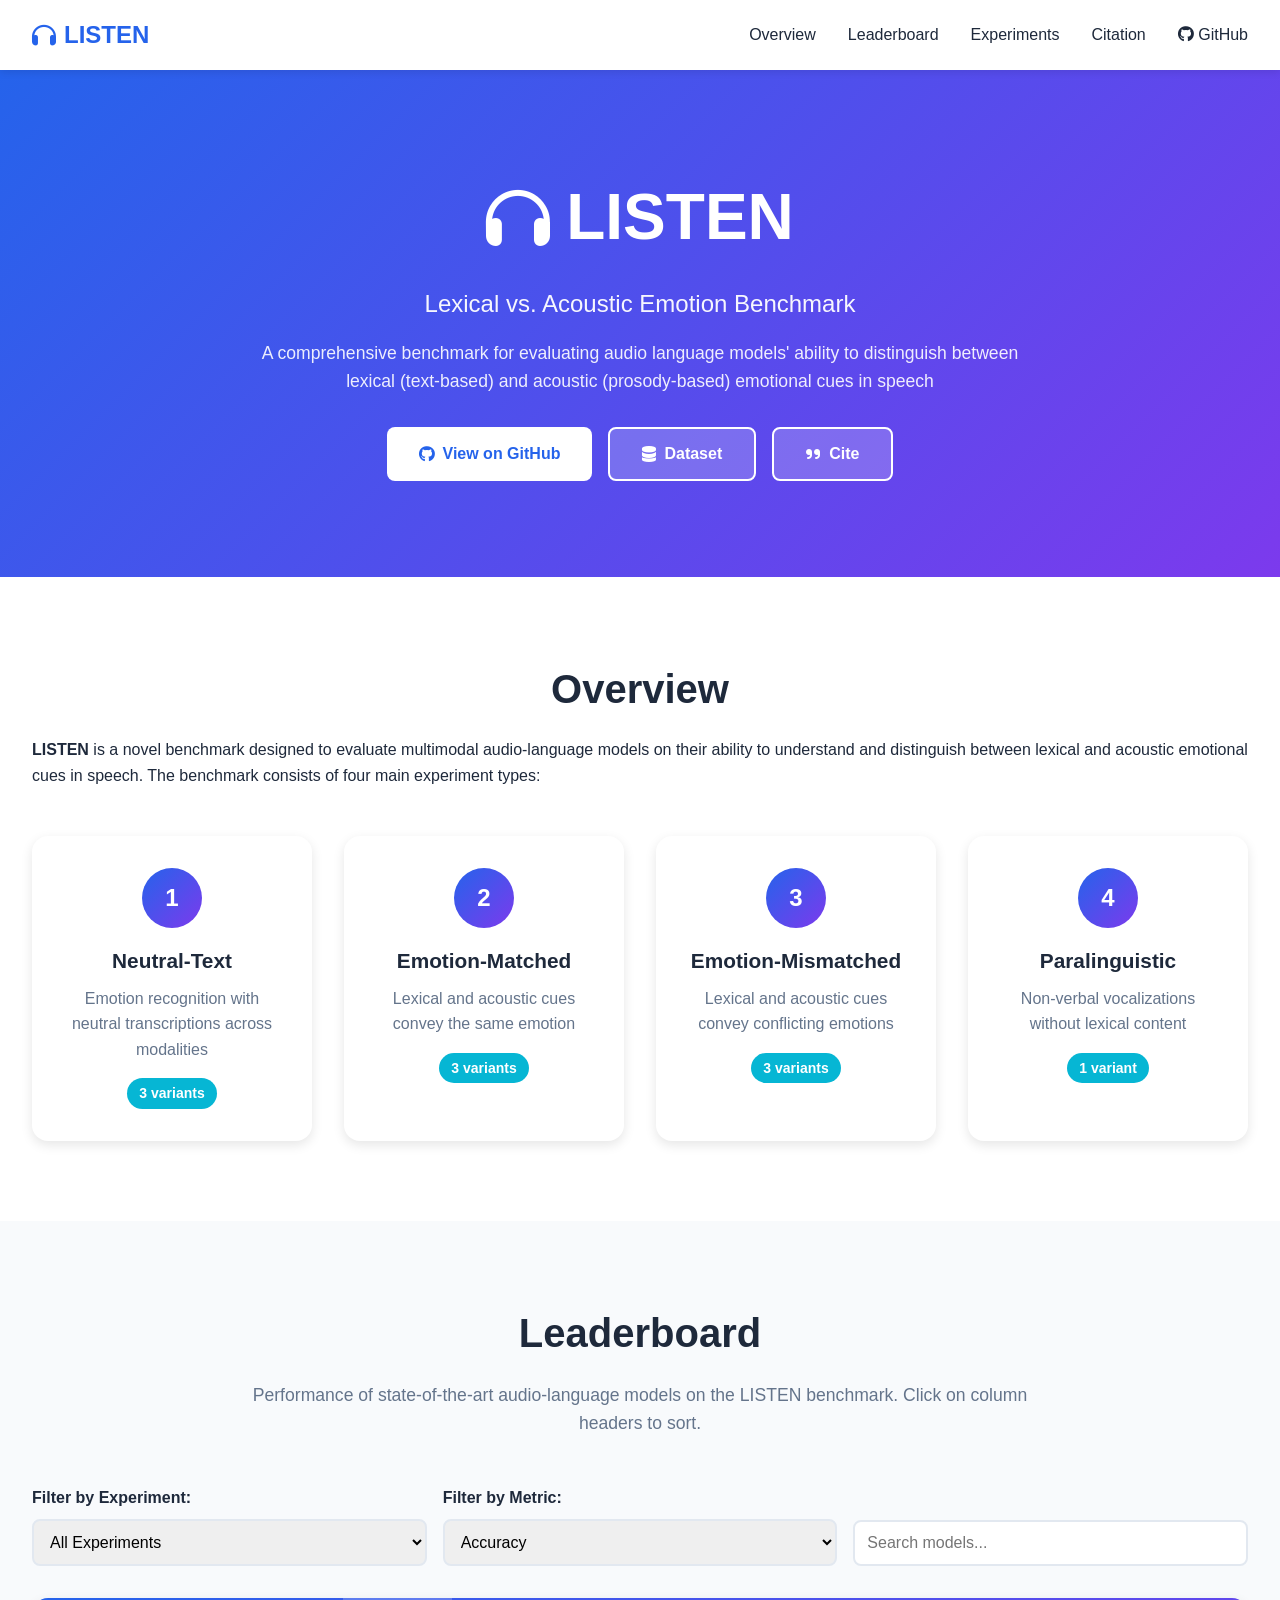
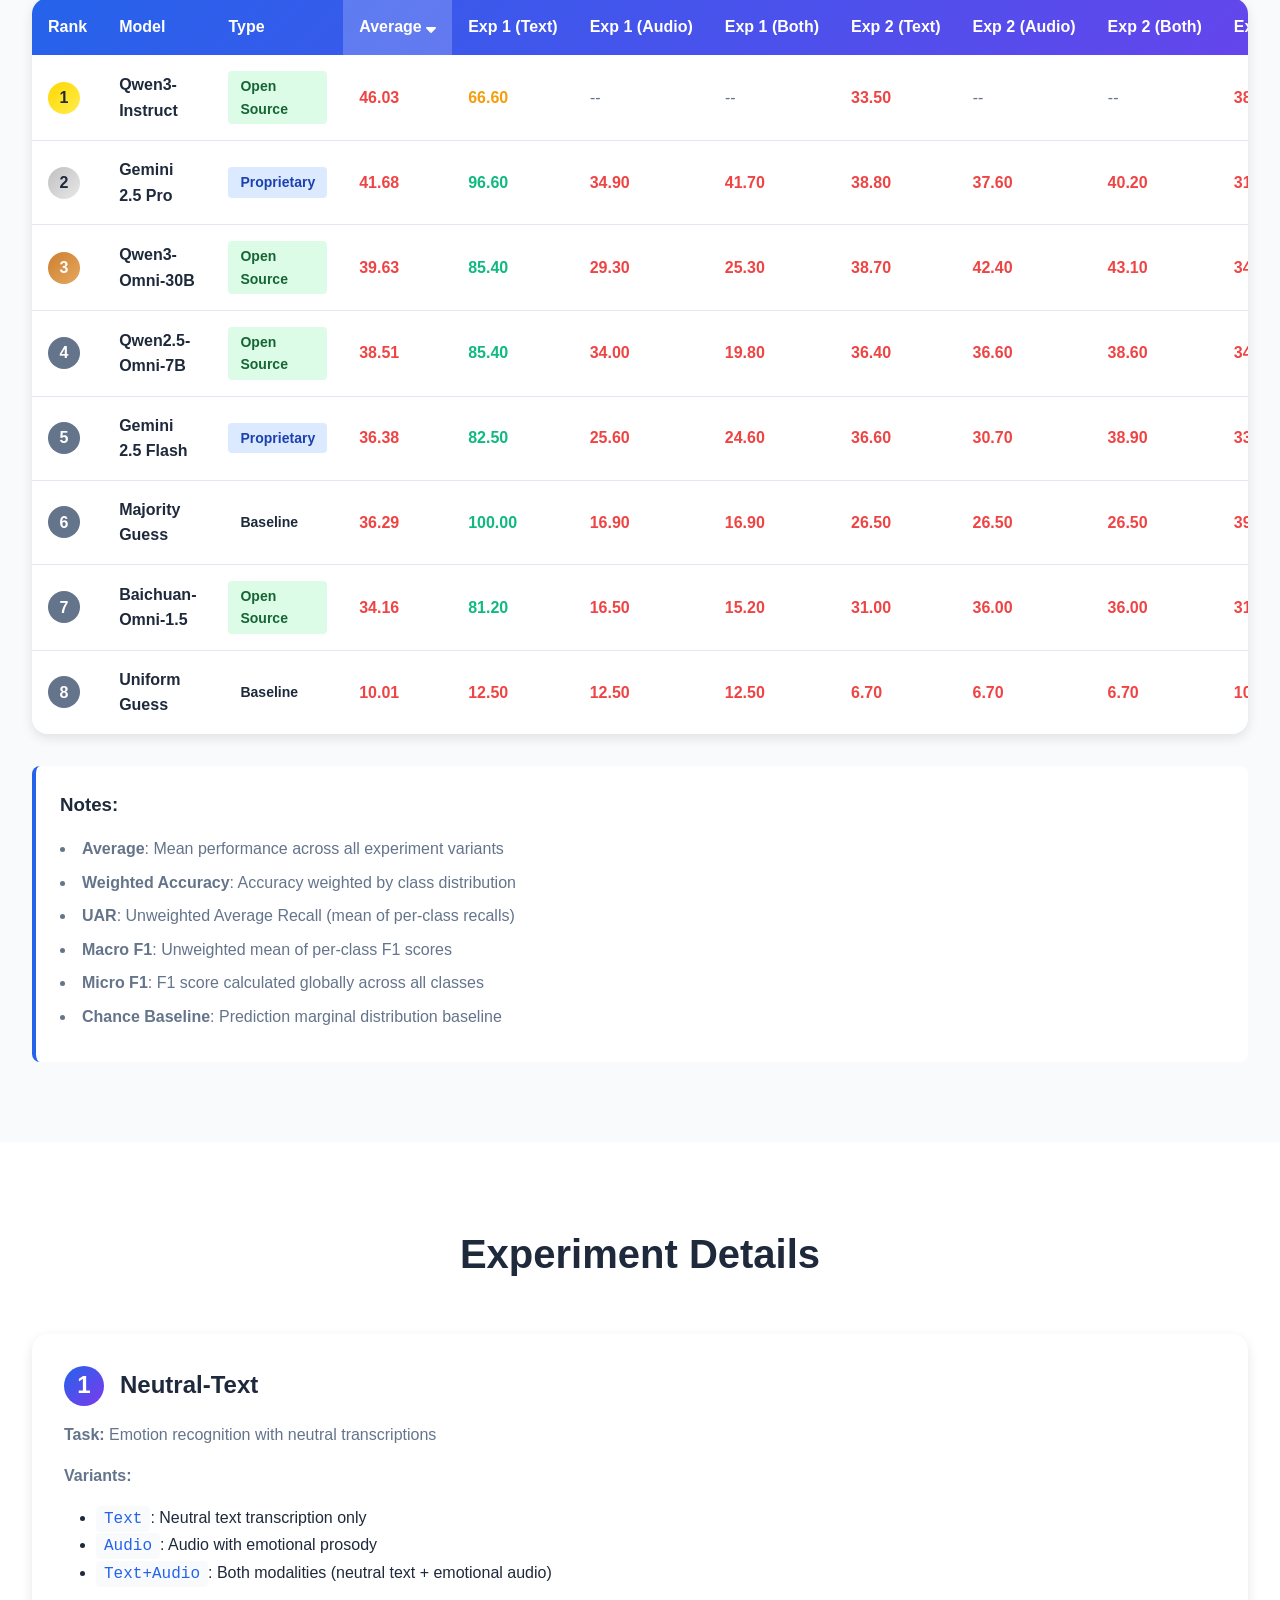
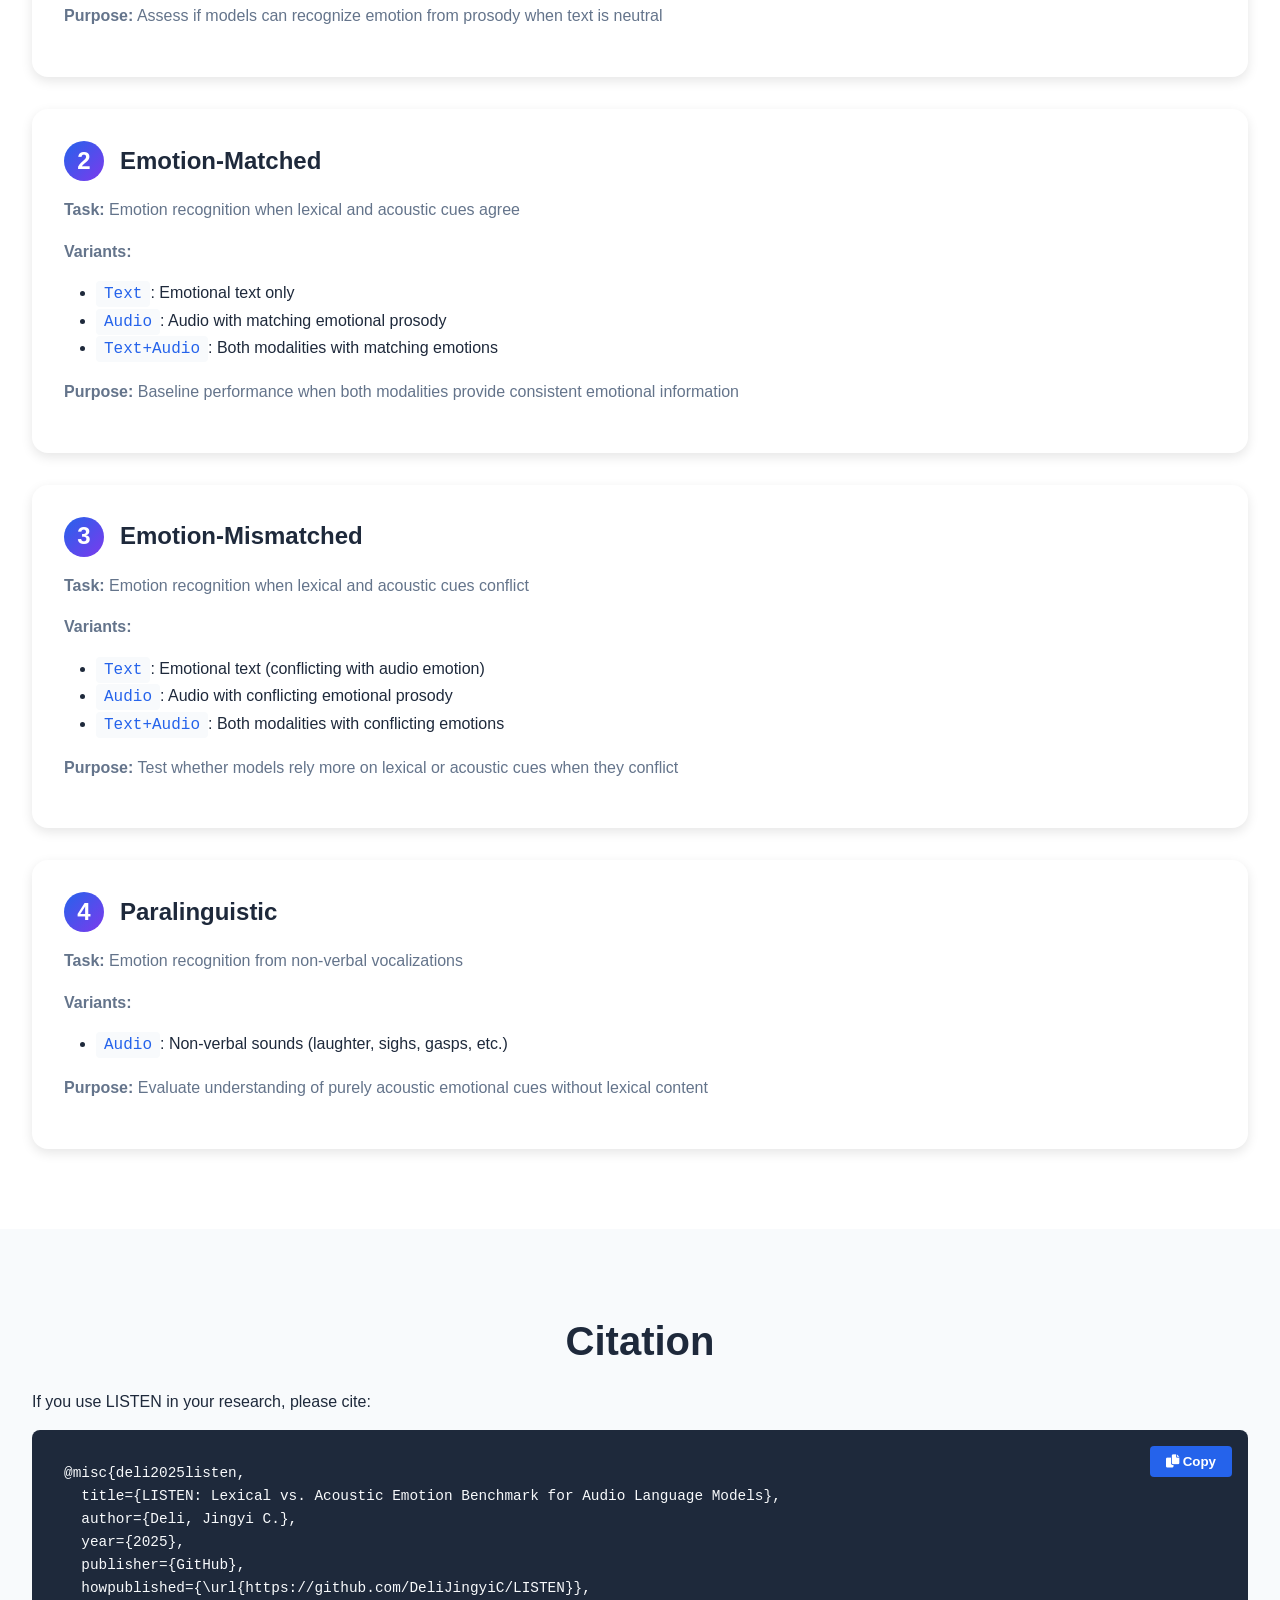
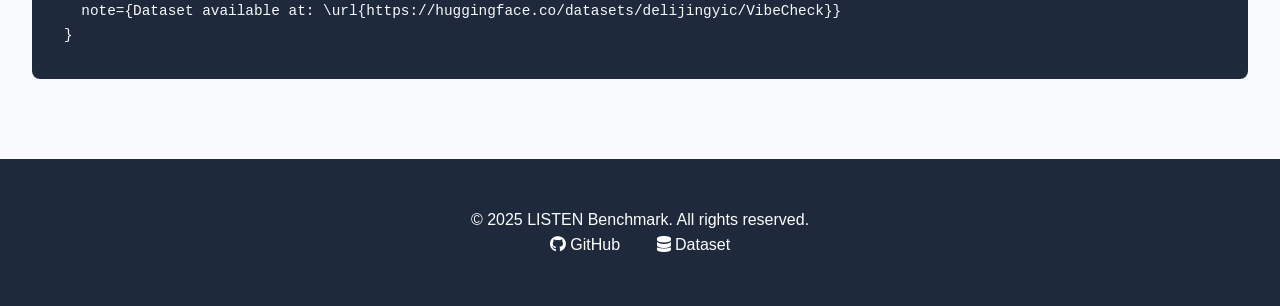
==== docs/index.html @ c9c8efd9 "Add GitHub Pages website with interactive leaderboard - Create professional website with sortable le" ====
<!DOCTYPE html>
<html lang="en">

<head>
    <meta charset="UTF-8">
    <meta name="viewport" content="width=device-width, initial-scale=1.0">
    <title>LISTEN: Lexical vs. Acoustic Emotion Benchmark</title>
    <link rel="stylesheet" href="styles.css">
    <link rel="stylesheet" href="https://cdnjs.cloudflare.com/ajax/libs/font-awesome/6.0.0/css/all.min.css">
</head>

<body>
    <nav class="navbar">
        <div class="container">
            <div class="nav-brand">
                <i class="fas fa-headphones"></i> LISTEN
            </div>
            <div class="nav-links">
                <a href="#overview">Overview</a>
                <a href="#leaderboard">Leaderboard</a>
                <a href="#experiments">Experiments</a>
                <a href="#citation">Citation</a>
                <a href="https://github.com/DeliJingyiC/LISTEN" target="_blank">
                    <i class="fab fa-github"></i> GitHub
                </a>
            </div>
        </div>
    </nav>

    <header class="hero">
        <div class="container">
            <h1><i class="fas fa-headphones"></i> LISTEN</h1>
            <p class="subtitle">Lexical vs. Acoustic Emotion Benchmark</p>
            <p class="description">
                A comprehensive benchmark for evaluating audio language models' ability to distinguish
                between lexical (text-based) and acoustic (prosody-based) emotional cues in speech
            </p>
            <div class="hero-buttons">
                <a href="https://github.com/DeliJingyiC/LISTEN" class="btn btn-primary" target="_blank">
                    <i class="fab fa-github"></i> View on GitHub
                </a>
                <a href="https://huggingface.co/datasets/delijingyic/VibeCheck" class="btn btn-secondary"
                    target="_blank">
                    <i class="fas fa-database"></i> Dataset
                </a>
                <a href="#citation" class="btn btn-secondary">
                    <i class="fas fa-quote-right"></i> Cite
                </a>
            </div>
        </div>
    </header>

    <section id="overview" class="section">
        <div class="container">
            <h2>Overview</h2>
            <div class="overview-content">
                <p>
                    <strong>LISTEN</strong> is a novel benchmark designed to evaluate multimodal audio-language models
                    on their ability to understand and distinguish between lexical and acoustic emotional cues in
                    speech.
                    The benchmark consists of four main experiment types:
                </p>
                <div class="experiment-cards">
                    <div class="card">
                        <div class="card-icon">1</div>
                        <h3>Neutral-Text</h3>
                        <p>Emotion recognition with neutral transcriptions across modalities</p>
                        <span class="badge">3 variants</span>
                    </div>
                    <div class="card">
                        <div class="card-icon">2</div>
                        <h3>Emotion-Matched</h3>
                        <p>Lexical and acoustic cues convey the same emotion</p>
                        <span class="badge">3 variants</span>
                    </div>
                    <div class="card">
                        <div class="card-icon">3</div>
                        <h3>Emotion-Mismatched</h3>
                        <p>Lexical and acoustic cues convey conflicting emotions</p>
                        <span class="badge">3 variants</span>
                    </div>
                    <div class="card">
                        <div class="card-icon">4</div>
                        <h3>Paralinguistic</h3>
                        <p>Non-verbal vocalizations without lexical content</p>
                        <span class="badge">1 variant</span>
                    </div>
                </div>
            </div>
        </div>
    </section>

    <section id="leaderboard" class="section section-gray">
        <div class="container">
            <h2>Leaderboard</h2>
            <p class="section-description">
                Performance of state-of-the-art audio-language models on the LISTEN benchmark.
                Click on column headers to sort.
            </p>

            <div class="leaderboard-controls">
                <div class="filter-group">
                    <label>Filter by Experiment:</label>
                    <select id="experimentFilter">
                        <option value="all">All Experiments</option>
                        <option value="exp1">Experiment 1 (Neutral-Text)</option>
                        <option value="exp2">Experiment 2 (Emotion-Matched)</option>
                        <option value="exp3">Experiment 3 (Emotion-Mismatched)</option>
                        <option value="exp4">Experiment 4 (Paralinguistic)</option>
                    </select>
                </div>
                <div class="filter-group">
                    <label>Filter by Metric:</label>
                    <select id="metricFilter">
                        <option value="accuracy">Accuracy</option>
                        <option value="weighted_accuracy">Weighted Accuracy</option>
                        <option value="uar">UAR</option>
                        <option value="macro_f1">Macro F1</option>
                        <option value="micro_f1">Micro F1</option>
                    </select>
                </div>
                <div class="search-group">
                    <input type="text" id="modelSearch" placeholder="Search models...">
                </div>
            </div>

            <div class="table-container">
                <table id="leaderboardTable" class="leaderboard-table">
                    <thead>
                        <tr>
                            <th data-sort="rank">Rank</th>
                            <th data-sort="model">Model</th>
                            <th data-sort="type">Type</th>
                            <th data-sort="avg" class="sortable active">Average <i class="fas fa-sort-down"></i></th>
                            <th data-sort="exp1_text">Exp 1 (Text)</th>
                            <th data-sort="exp1_audio">Exp 1 (Audio)</th>
                            <th data-sort="exp1_both">Exp 1 (Both)</th>
                            <th data-sort="exp2_text">Exp 2 (Text)</th>
                            <th data-sort="exp2_audio">Exp 2 (Audio)</th>
                            <th data-sort="exp2_both">Exp 2 (Both)</th>
                            <th data-sort="exp3_text">Exp 3 (Text)</th>
                            <th data-sort="exp3_audio">Exp 3 (Audio)</th>
                            <th data-sort="exp3_both">Exp 3 (Both)</th>
                            <th data-sort="exp4_audio">Exp 4 (Audio)</th>
                        </tr>
                    </thead>
                    <tbody id="leaderboardBody">
                        <!-- Data will be populated by JavaScript -->
                    </tbody>
                </table>
            </div>

            <div class="leaderboard-notes">
                <h3>Notes:</h3>
                <ul>
                    <li><strong>Average</strong>: Mean performance across all experiment variants</li>
                    <li><strong>Weighted Accuracy</strong>: Accuracy weighted by class distribution</li>
                    <li><strong>UAR</strong>: Unweighted Average Recall (mean of per-class recalls)</li>
                    <li><strong>Macro F1</strong>: Unweighted mean of per-class F1 scores</li>
                    <li><strong>Micro F1</strong>: F1 score calculated globally across all classes</li>
                    <li><strong>Chance Baseline</strong>: Prediction marginal distribution baseline</li>
                </ul>
            </div>
        </div>
    </section>

    <section id="experiments" class="section">
        <div class="container">
            <h2>Experiment Details</h2>
            <div class="experiment-details">
                <div class="detail-card">
                    <h3><span class="exp-number">1</span> Neutral-Text</h3>
                    <p><strong>Task:</strong> Emotion recognition with neutral transcriptions</p>
                    <p><strong>Variants:</strong></p>
                    <ul>
                        <li><code>Text</code>: Neutral text transcription only</li>
                        <li><code>Audio</code>: Audio with emotional prosody</li>
                        <li><code>Text+Audio</code>: Both modalities (neutral text + emotional audio)</li>
                    </ul>
                    <p><strong>Purpose:</strong> Assess if models can recognize emotion from prosody when text is
                        neutral</p>
                </div>

                <div class="detail-card">
                    <h3><span class="exp-number">2</span> Emotion-Matched</h3>
                    <p><strong>Task:</strong> Emotion recognition when lexical and acoustic cues agree</p>
                    <p><strong>Variants:</strong></p>
                    <ul>
                        <li><code>Text</code>: Emotional text only</li>
                        <li><code>Audio</code>: Audio with matching emotional prosody</li>
                        <li><code>Text+Audio</code>: Both modalities with matching emotions</li>
                    </ul>
                    <p><strong>Purpose:</strong> Baseline performance when both modalities provide consistent emotional
                        information</p>
                </div>

                <div class="detail-card">
                    <h3><span class="exp-number">3</span> Emotion-Mismatched</h3>
                    <p><strong>Task:</strong> Emotion recognition when lexical and acoustic cues conflict</p>
                    <p><strong>Variants:</strong></p>
                    <ul>
                        <li><code>Text</code>: Emotional text (conflicting with audio emotion)</li>
                        <li><code>Audio</code>: Audio with conflicting emotional prosody</li>
                        <li><code>Text+Audio</code>: Both modalities with conflicting emotions</li>
                    </ul>
                    <p><strong>Purpose:</strong> Test whether models rely more on lexical or acoustic cues when they
                        conflict</p>
                </div>

                <div class="detail-card">
                    <h3><span class="exp-number">4</span> Paralinguistic</h3>
                    <p><strong>Task:</strong> Emotion recognition from non-verbal vocalizations</p>
                    <p><strong>Variants:</strong></p>
                    <ul>
                        <li><code>Audio</code>: Non-verbal sounds (laughter, sighs, gasps, etc.)</li>
                    </ul>
                    <p><strong>Purpose:</strong> Evaluate understanding of purely acoustic emotional cues without
                        lexical content</p>
                </div>
            </div>
        </div>
    </section>

    <section id="citation" class="section section-gray">
        <div class="container">
            <h2>Citation</h2>
            <p>If you use LISTEN in your research, please cite:</p>
            <div class="citation-box">
                <pre><code>@misc{deli2025listen,
  title={LISTEN: Lexical vs. Acoustic Emotion Benchmark for Audio Language Models},
  author={Deli, Jingyi C.},
  year={2025},
  publisher={GitHub},
  howpublished={\url{https://github.com/DeliJingyiC/LISTEN}},
  note={Dataset available at: \url{https://huggingface.co/datasets/delijingyic/VibeCheck}}
}</code></pre>
                <button class="copy-btn" onclick="copyBibtex()">
                    <i class="fas fa-copy"></i> Copy
                </button>
            </div>
        </div>
    </section>

    <footer>
        <div class="container">
            <p>&copy; 2025 LISTEN Benchmark. All rights reserved.</p>
            <p>
                <a href="https://github.com/DeliJingyiC/LISTEN" target="_blank">
                    <i class="fab fa-github"></i> GitHub
                </a>
                <a href="https://huggingface.co/datasets/delijingyic/VibeCheck" target="_blank">
                    <i class="fas fa-database"></i> Dataset
                </a>
            </p>
        </div>
    </footer>

    <script src="script.js"></script>
</body>

</html>
---- docs/styles.css ----
/* Reset and Base Styles */
* {
    margin: 0;
    padding: 0;
    box-sizing: border-box;
}

:root {
    --primary-color: #2563eb;
    --secondary-color: #7c3aed;
    --accent-color: #06b6d4;
    --text-dark: #1e293b;
    --text-light: #64748b;
    --bg-light: #f8fafc;
    --bg-white: #ffffff;
    --border-color: #e2e8f0;
    --success-color: #10b981;
    --warning-color: #f59e0b;
    --danger-color: #ef4444;
}

body {
    font-family: -apple-system, BlinkMacSystemFont, 'Segoe UI', Roboto, 'Helvetica Neue', Arial, sans-serif;
    color: var(--text-dark);
    line-height: 1.6;
    overflow-x: hidden;
}

.container {
    max-width: 1400px;
    margin: 0 auto;
    padding: 0 2rem;
}

/* Navigation */
.navbar {
    background: var(--bg-white);
    box-shadow: 0 2px 8px rgba(0, 0, 0, 0.1);
    position: sticky;
    top: 0;
    z-index: 1000;
    padding: 1rem 0;
}

.navbar .container {
    display: flex;
    justify-content: space-between;
    align-items: center;
}

.nav-brand {
    font-size: 1.5rem;
    font-weight: 700;
    color: var(--primary-color);
    display: flex;
    align-items: center;
    gap: 0.5rem;
}

.nav-links {
    display: flex;
    gap: 2rem;
    align-items: center;
}

.nav-links a {
    color: var(--text-dark);
    text-decoration: none;
    font-weight: 500;
    transition: color 0.3s;
}

.nav-links a:hover {
    color: var(--primary-color);
}

/* Hero Section */
.hero {
    background: linear-gradient(135deg, var(--primary-color), var(--secondary-color));
    color: white;
    padding: 6rem 0;
    text-align: center;
}

.hero h1 {
    font-size: 4rem;
    margin-bottom: 1rem;
    display: flex;
    align-items: center;
    justify-content: center;
    gap: 1rem;
}

.subtitle {
    font-size: 1.5rem;
    margin-bottom: 1rem;
    opacity: 0.95;
}

.description {
    font-size: 1.1rem;
    max-width: 800px;
    margin: 0 auto 2rem;
    opacity: 0.9;
}

.hero-buttons {
    display: flex;
    gap: 1rem;
    justify-content: center;
    flex-wrap: wrap;
}

.btn {
    padding: 0.75rem 2rem;
    border-radius: 0.5rem;
    text-decoration: none;
    font-weight: 600;
    transition: all 0.3s;
    display: inline-flex;
    align-items: center;
    gap: 0.5rem;
}

.btn-primary {
    background: white;
    color: var(--primary-color);
}

.btn-primary:hover {
    transform: translateY(-2px);
    box-shadow: 0 4px 12px rgba(0, 0, 0, 0.2);
}

.btn-secondary {
    background: rgba(255, 255, 255, 0.2);
    color: white;
    border: 2px solid white;
}

.btn-secondary:hover {
    background: white;
    color: var(--primary-color);
}

/* Sections */
.section {
    padding: 5rem 0;
}

.section-gray {
    background: var(--bg-light);
}

.section h2 {
    font-size: 2.5rem;
    margin-bottom: 1rem;
    text-align: center;
    color: var(--text-dark);
}

.section-description {
    text-align: center;
    color: var(--text-light);
    font-size: 1.1rem;
    margin-bottom: 3rem;
    max-width: 800px;
    margin-left: auto;
    margin-right: auto;
}

/* Cards */
.experiment-cards {
    display: grid;
    grid-template-columns: repeat(auto-fit, minmax(280px, 1fr));
    gap: 2rem;
    margin-top: 3rem;
}

.card {
    background: white;
    padding: 2rem;
    border-radius: 1rem;
    box-shadow: 0 4px 12px rgba(0, 0, 0, 0.1);
    transition: transform 0.3s, box-shadow 0.3s;
    text-align: center;
}

.card:hover {
    transform: translateY(-5px);
    box-shadow: 0 8px 24px rgba(0, 0, 0, 0.15);
}

.card-icon {
    width: 60px;
    height: 60px;
    background: linear-gradient(135deg, var(--primary-color), var(--secondary-color));
    color: white;
    border-radius: 50%;
    display: flex;
    align-items: center;
    justify-content: center;
    font-size: 1.5rem;
    font-weight: 700;
    margin: 0 auto 1rem;
}

.card h3 {
    font-size: 1.3rem;
    margin-bottom: 0.5rem;
    color: var(--text-dark);
}

.card p {
    color: var(--text-light);
    margin-bottom: 1rem;
}

.badge {
    display: inline-block;
    padding: 0.25rem 0.75rem;
    background: var(--accent-color);
    color: white;
    border-radius: 1rem;
    font-size: 0.875rem;
    font-weight: 600;
}

/* Leaderboard */
.leaderboard-controls {
    display: flex;
    gap: 1rem;
    margin-bottom: 2rem;
    flex-wrap: wrap;
    align-items: flex-end;
}

.filter-group,
.search-group {
    flex: 1;
    min-width: 200px;
}

.filter-group label {
    display: block;
    margin-bottom: 0.5rem;
    font-weight: 600;
    color: var(--text-dark);
}

.filter-group select,
.search-group input {
    width: 100%;
    padding: 0.75rem;
    border: 2px solid var(--border-color);
    border-radius: 0.5rem;
    font-size: 1rem;
    transition: border-color 0.3s;
}

.filter-group select:focus,
.search-group input:focus {
    outline: none;
    border-color: var(--primary-color);
}

.table-container {
    overflow-x: auto;
    background: white;
    border-radius: 1rem;
    box-shadow: 0 4px 12px rgba(0, 0, 0, 0.1);
}

.leaderboard-table {
    width: 100%;
    border-collapse: collapse;
    min-width: 1200px;
}

.leaderboard-table thead {
    background: linear-gradient(135deg, var(--primary-color), var(--secondary-color));
    color: white;
}

.leaderboard-table th {
    padding: 1rem;
    text-align: left;
    font-weight: 600;
    cursor: pointer;
    user-select: none;
    white-space: nowrap;
}

.leaderboard-table th.sortable:hover {
    background: rgba(255, 255, 255, 0.1);
}

.leaderboard-table th.active {
    background: rgba(255, 255, 255, 0.2);
}

.leaderboard-table td {
    padding: 1rem;
    border-bottom: 1px solid var(--border-color);
}

.leaderboard-table tbody tr:hover {
    background: var(--bg-light);
}

.leaderboard-table tbody tr:last-child td {
    border-bottom: none;
}

.rank-badge {
    display: inline-flex;
    align-items: center;
    justify-content: center;
    width: 32px;
    height: 32px;
    border-radius: 50%;
    font-weight: 700;
    color: white;
}

.rank-1 {
    background: linear-gradient(135deg, #ffd700, #ffed4e);
    color: var(--text-dark);
}

.rank-2 {
    background: linear-gradient(135deg, #c0c0c0, #e8e8e8);
    color: var(--text-dark);
}

.rank-3 {
    background: linear-gradient(135deg, #cd7f32, #e6a85c);
    color: white;
}

.rank-other {
    background: var(--text-light);
}

.model-name {
    font-weight: 600;
    color: var(--text-dark);
}

.model-type {
    display: inline-block;
    padding: 0.25rem 0.75rem;
    border-radius: 0.25rem;
    font-size: 0.875rem;
    font-weight: 600;
}

.type-proprietary {
    background: #dbeafe;
    color: #1e40af;
}

.type-opensource {
    background: #dcfce7;
    color: #166534;
}

.score {
    font-weight: 600;
}

.score-high {
    color: var(--success-color);
}

.score-medium {
    color: var(--warning-color);
}

.score-low {
    color: var(--danger-color);
}

.score-na {
    color: var(--text-light);
    font-style: italic;
}

.leaderboard-notes {
    margin-top: 2rem;
    padding: 1.5rem;
    background: white;
    border-radius: 0.5rem;
    border-left: 4px solid var(--primary-color);
}

.leaderboard-notes h3 {
    margin-bottom: 1rem;
    color: var(--text-dark);
}

.leaderboard-notes ul {
    list-style-position: inside;
    color: var(--text-light);
}

.leaderboard-notes li {
    margin-bottom: 0.5rem;
}

/* Experiment Details */
.experiment-details {
    display: grid;
    gap: 2rem;
    margin-top: 3rem;
}

.detail-card {
    background: white;
    padding: 2rem;
    border-radius: 1rem;
    box-shadow: 0 4px 12px rgba(0, 0, 0, 0.1);
}

.detail-card h3 {
    font-size: 1.5rem;
    margin-bottom: 1rem;
    color: var(--text-dark);
    display: flex;
    align-items: center;
    gap: 1rem;
}

.exp-number {
    display: inline-flex;
    align-items: center;
    justify-content: center;
    width: 40px;
    height: 40px;
    background: linear-gradient(135deg, var(--primary-color), var(--secondary-color));
    color: white;
    border-radius: 50%;
    font-weight: 700;
}

.detail-card p {
    margin-bottom: 1rem;
    color: var(--text-light);
}

.detail-card ul {
    margin-left: 2rem;
    margin-bottom: 1rem;
}

.detail-card code {
    background: var(--bg-light);
    padding: 0.25rem 0.5rem;
    border-radius: 0.25rem;
    font-family: 'Courier New', monospace;
    color: var(--primary-color);
}

/* Citation */
.citation-box {
    position: relative;
    background: var(--text-dark);
    color: #f8fafc;
    padding: 2rem;
    border-radius: 0.5rem;
    margin-top: 1rem;
}

.citation-box pre {
    overflow-x: auto;
    margin: 0;
}

.citation-box code {
    font-family: 'Courier New', monospace;
    font-size: 0.9rem;
    line-height: 1.6;
}

.copy-btn {
    position: absolute;
    top: 1rem;
    right: 1rem;
    padding: 0.5rem 1rem;
    background: var(--primary-color);
    color: white;
    border: none;
    border-radius: 0.25rem;
    cursor: pointer;
    font-weight: 600;
    transition: background 0.3s;
}

.copy-btn:hover {
    background: var(--secondary-color);
}

/* Footer */
footer {
    background: var(--text-dark);
    color: white;
    padding: 3rem 0;
    text-align: center;
}

footer a {
    color: white;
    text-decoration: none;
    margin: 0 1rem;
    transition: opacity 0.3s;
}

footer a:hover {
    opacity: 0.8;
}

/* Responsive Design */
@media (max-width: 768px) {
    .hero h1 {
        font-size: 2.5rem;
    }

    .subtitle {
        font-size: 1.2rem;
    }

    .nav-links {
        flex-wrap: wrap;
        gap: 1rem;
    }

    .leaderboard-controls {
        flex-direction: column;
    }

    .experiment-cards {
        grid-template-columns: 1fr;
    }
}

/* Loading Animation */
.loading {
    text-align: center;
    padding: 3rem;
    color: var(--text-light);
}

.loading::after {
    content: '...';
    animation: dots 1.5s steps(4, end) infinite;
}

@keyframes dots {

    0%,
    20% {
        content: '.';
    }

    40% {
        content: '..';
    }

    60%,
    100% {
        content: '...';
    }
}
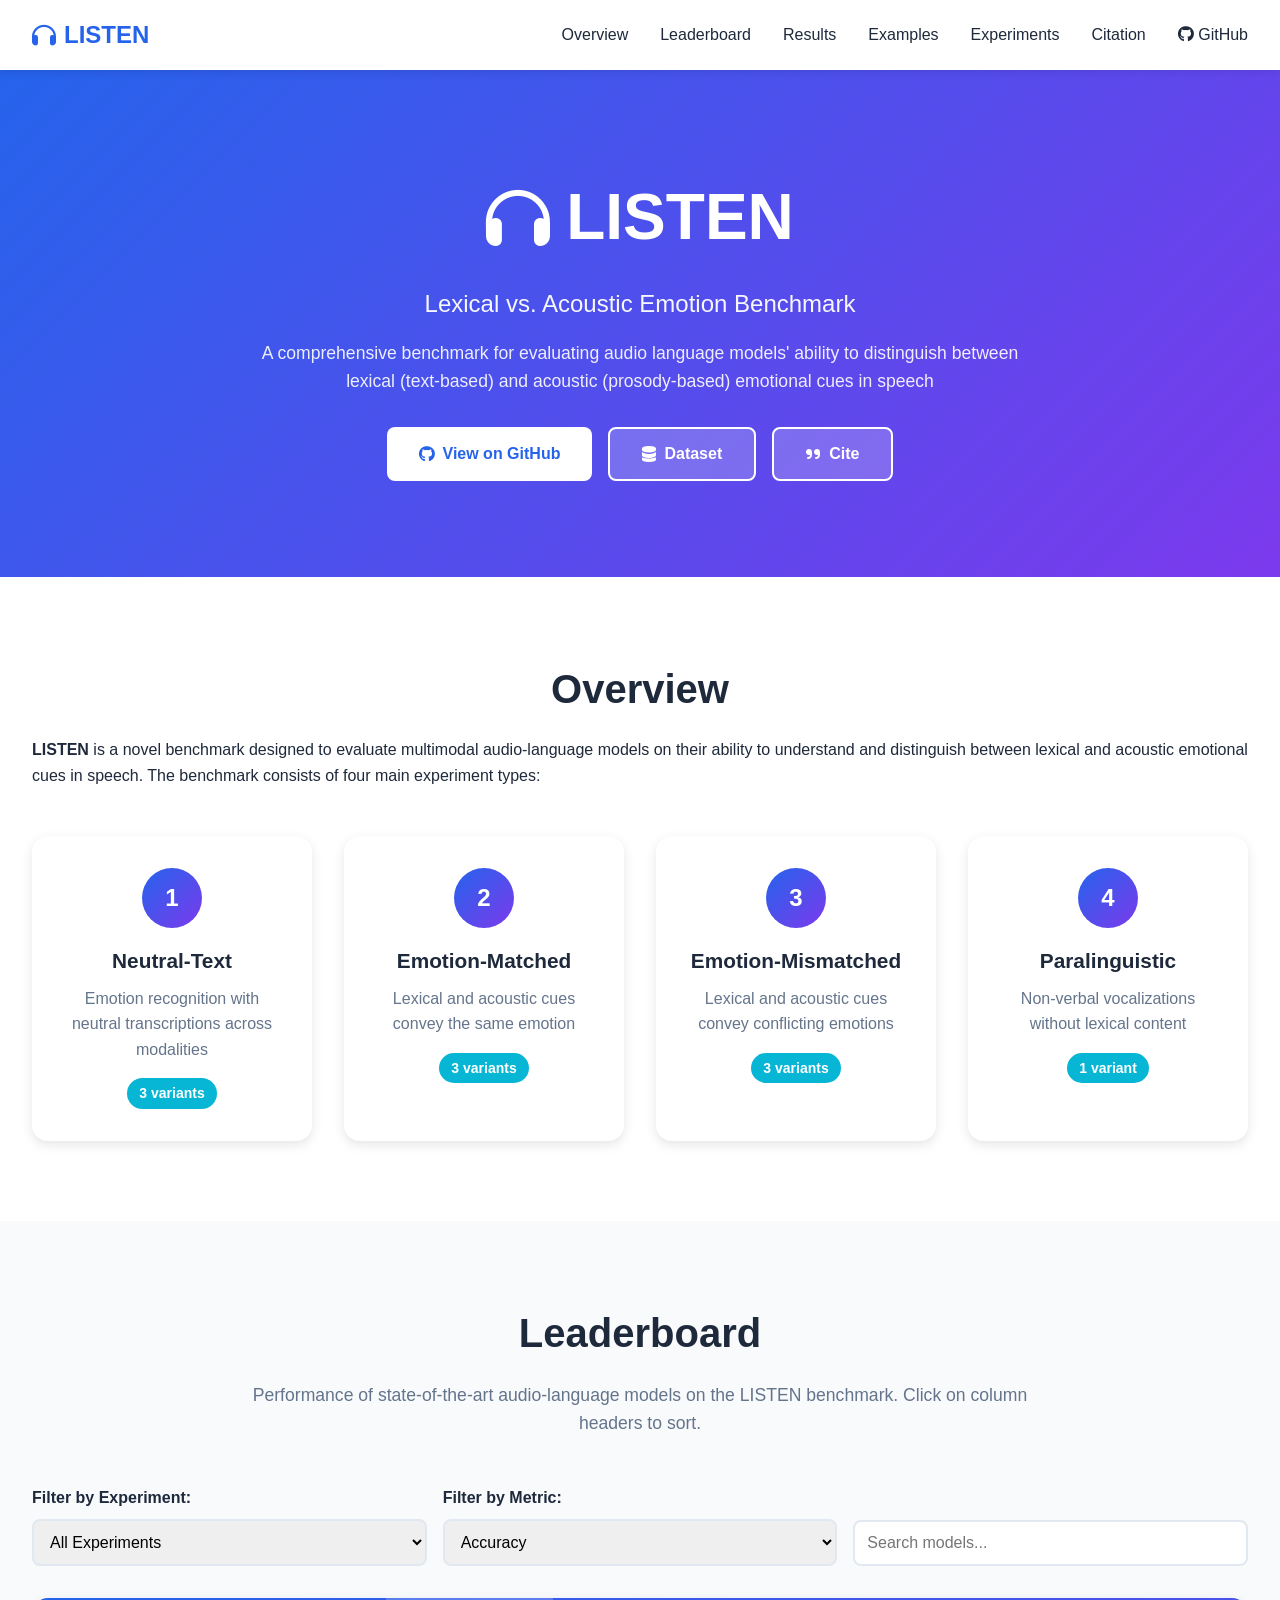
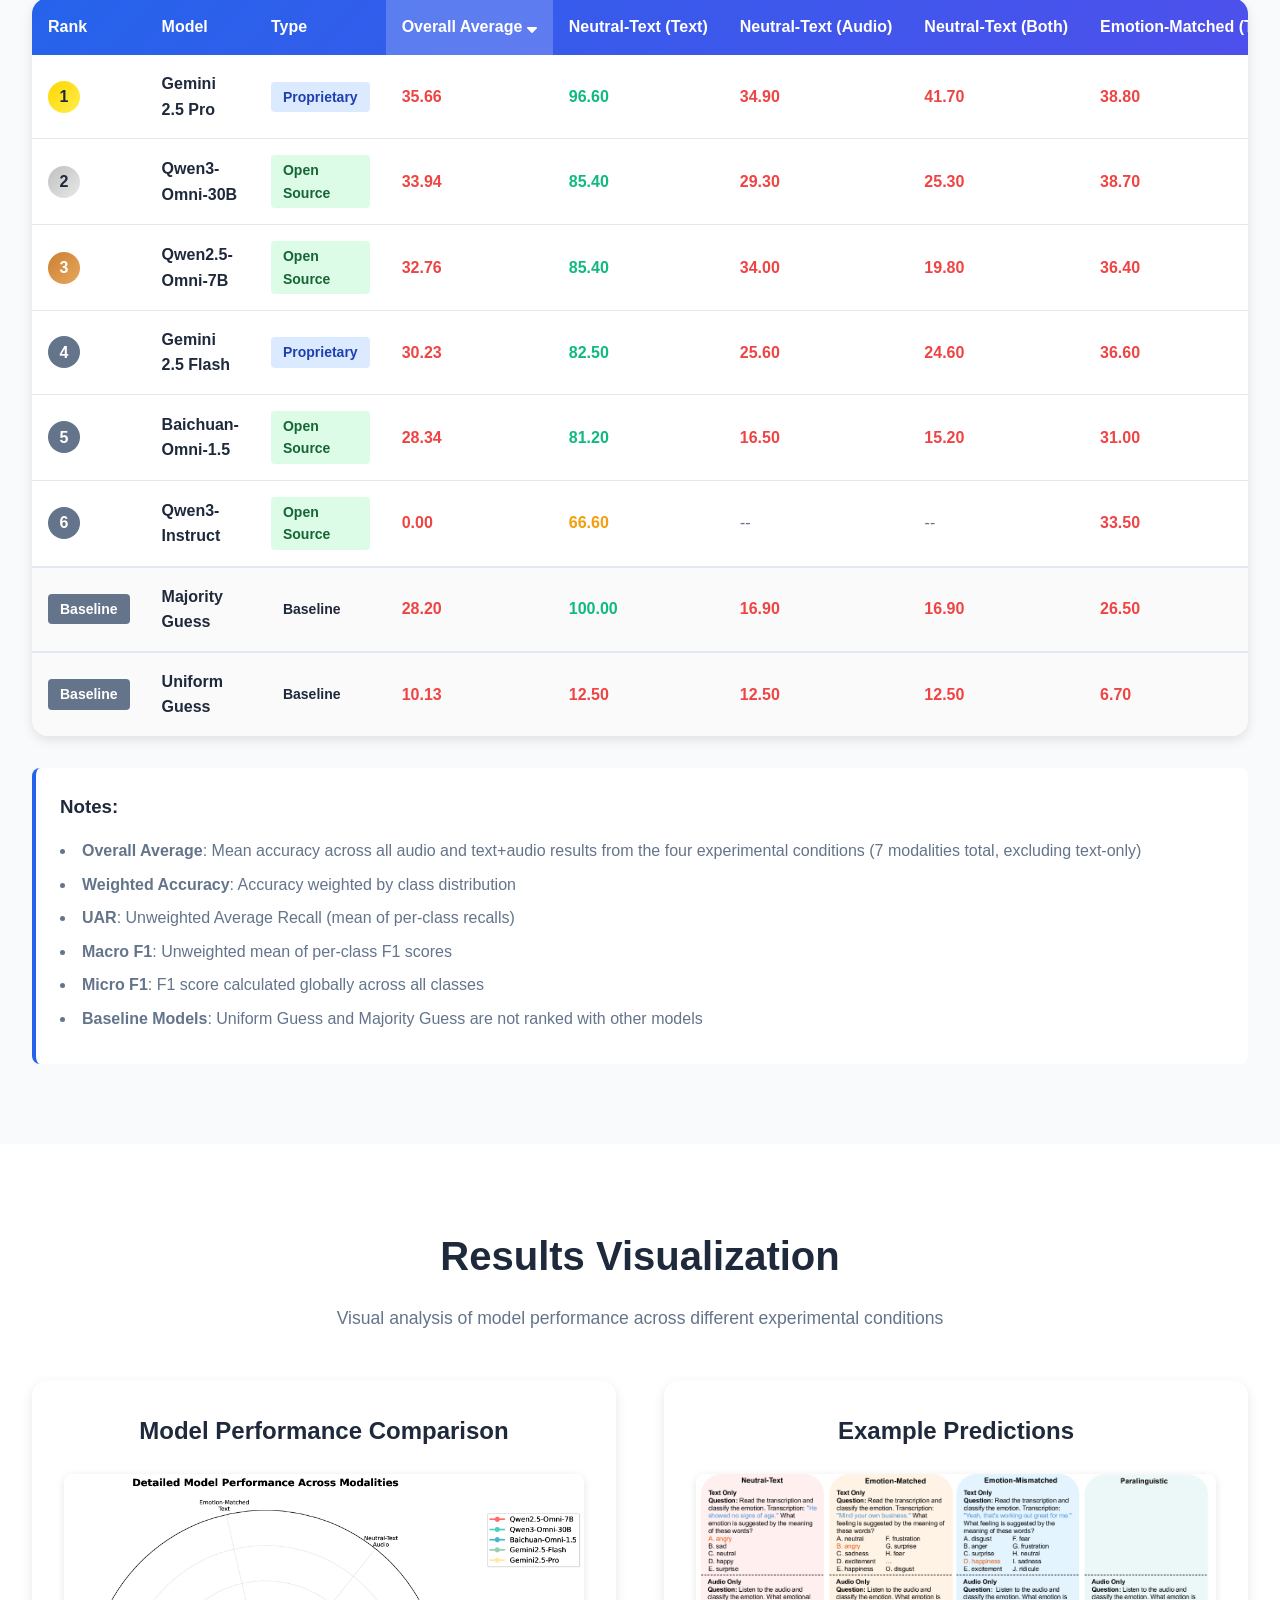
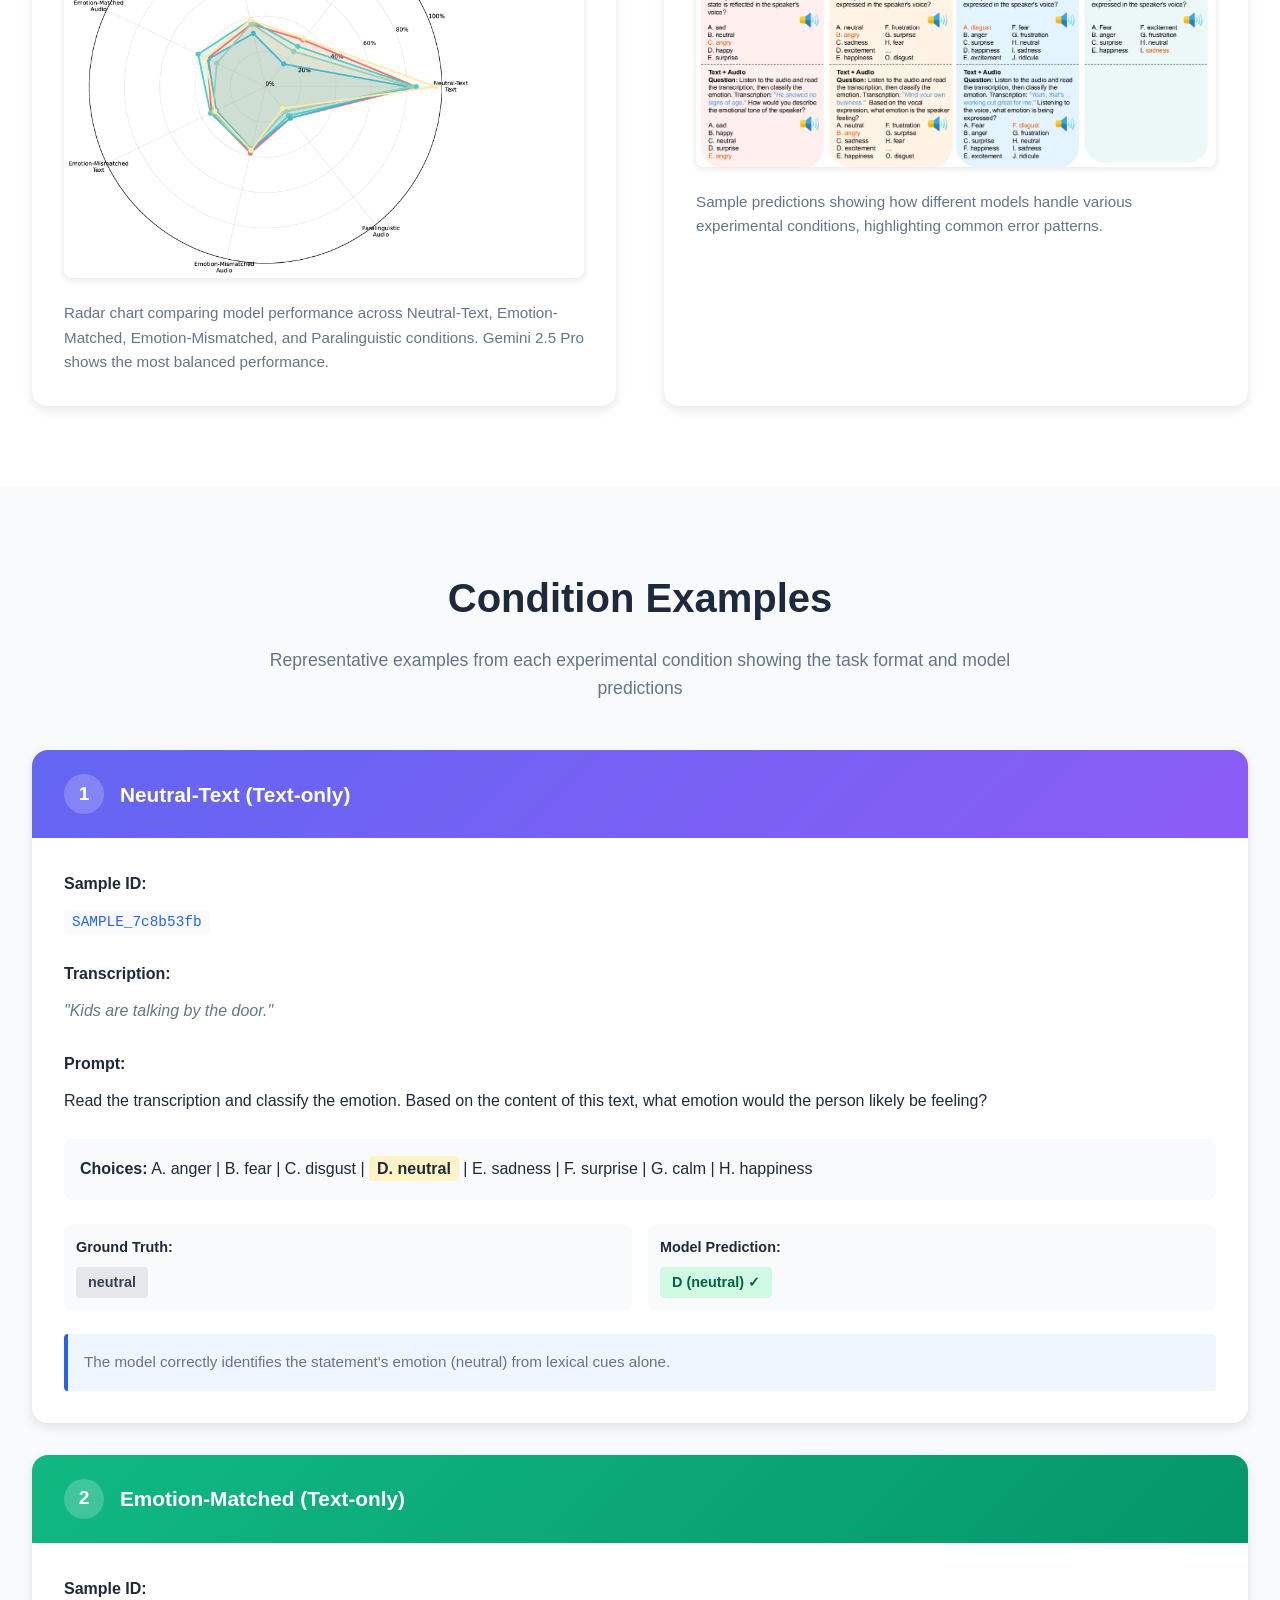
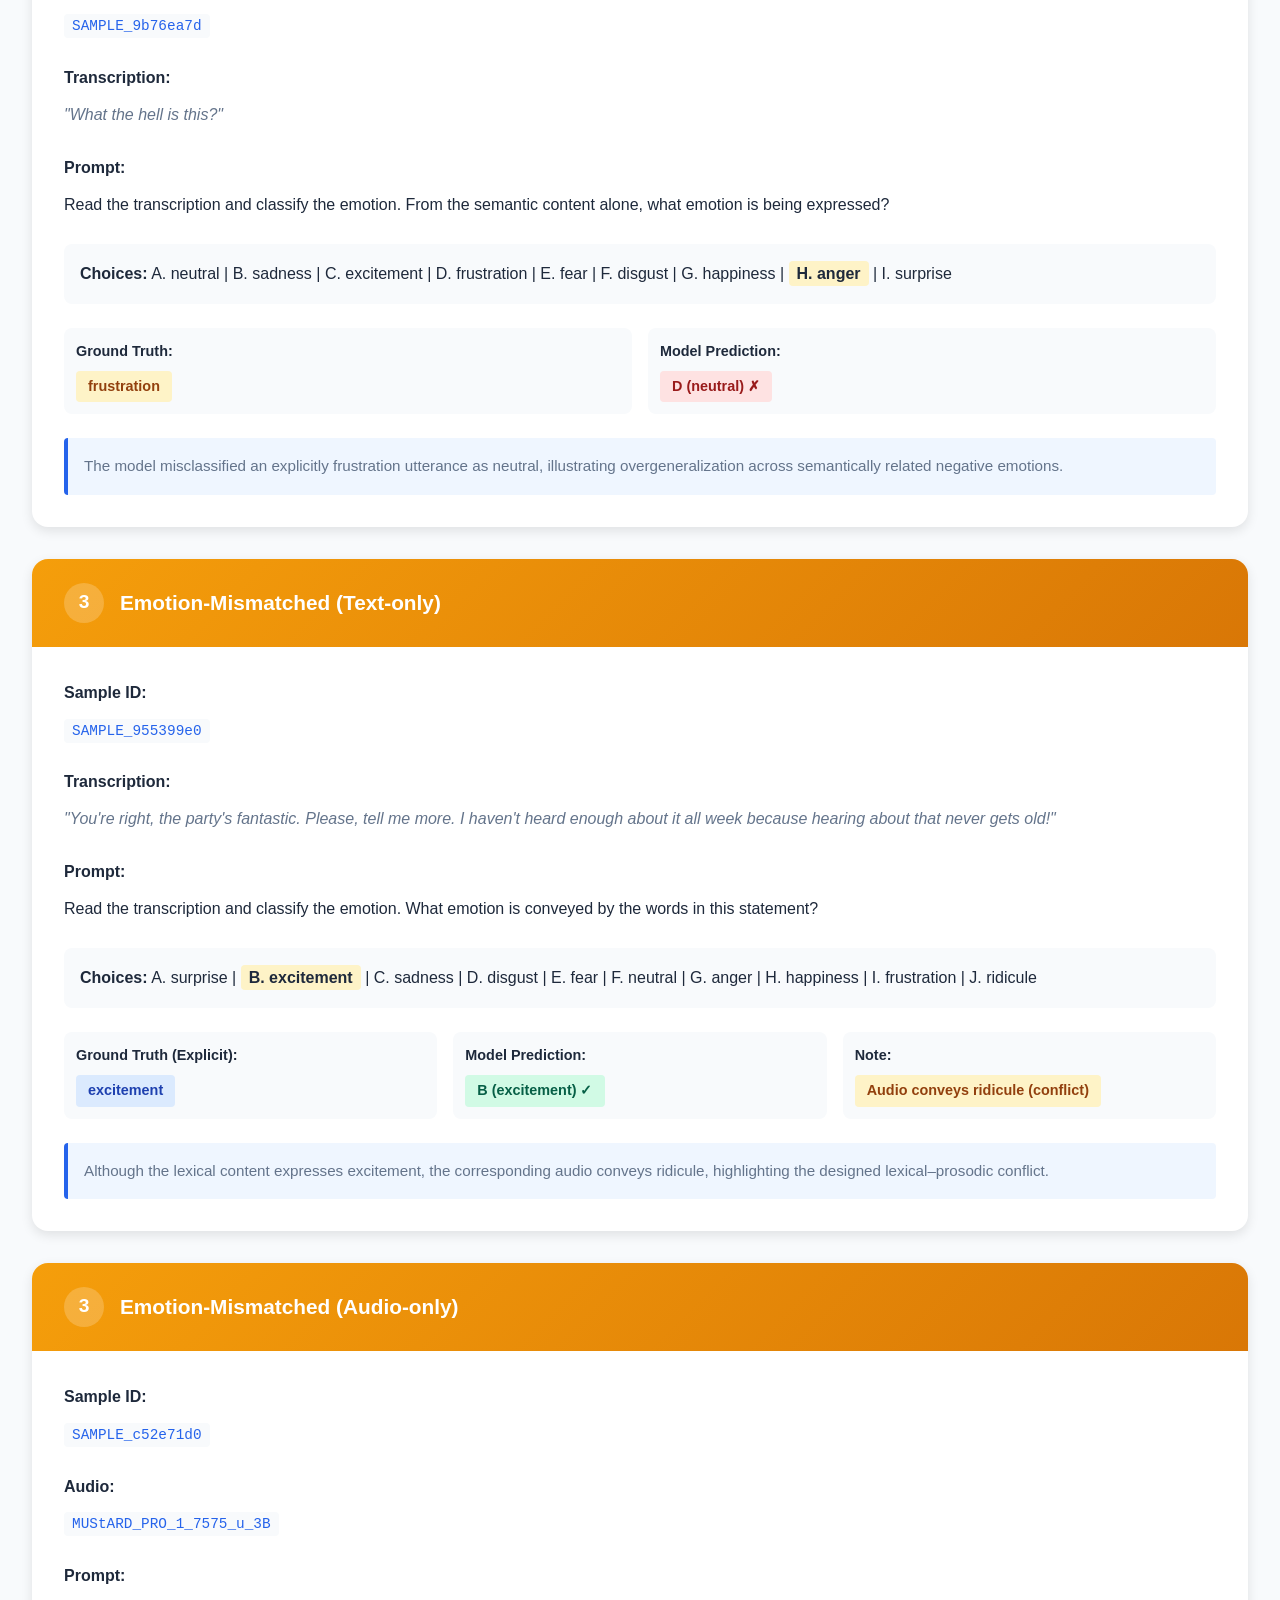
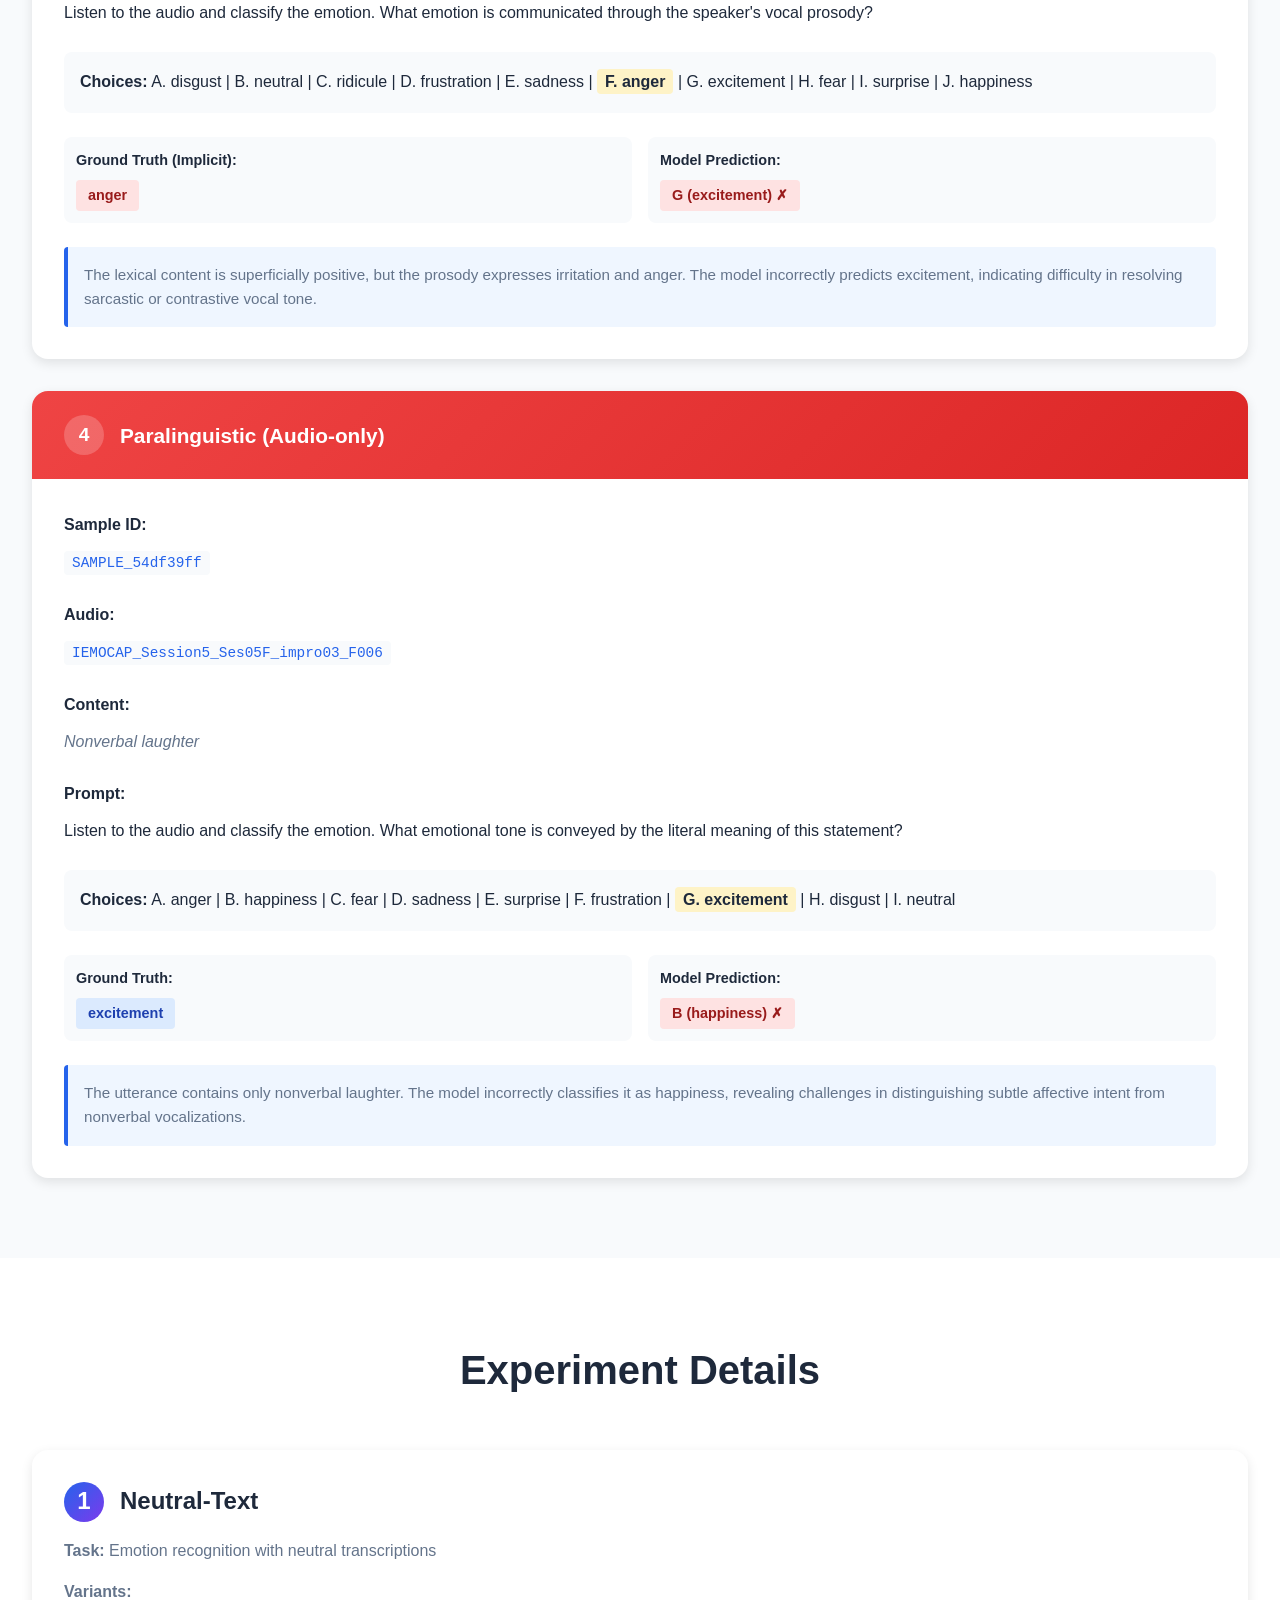
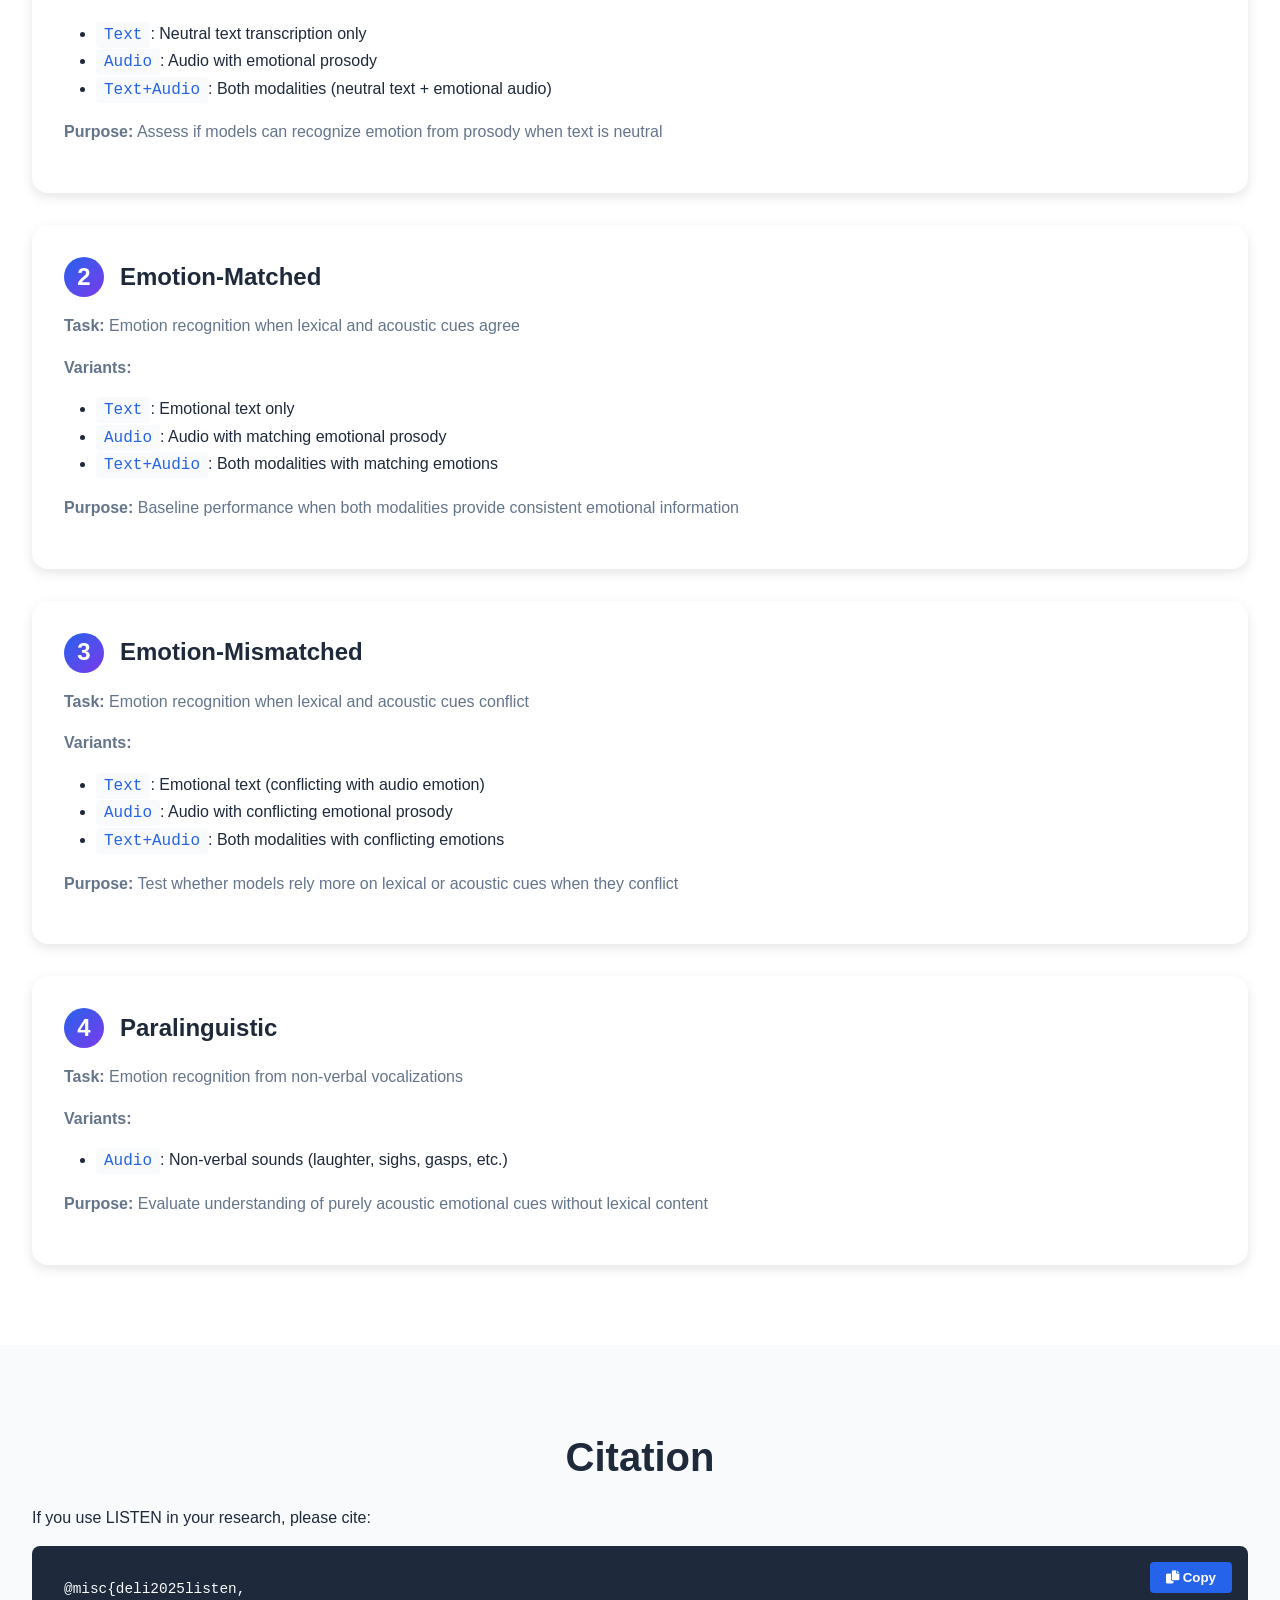
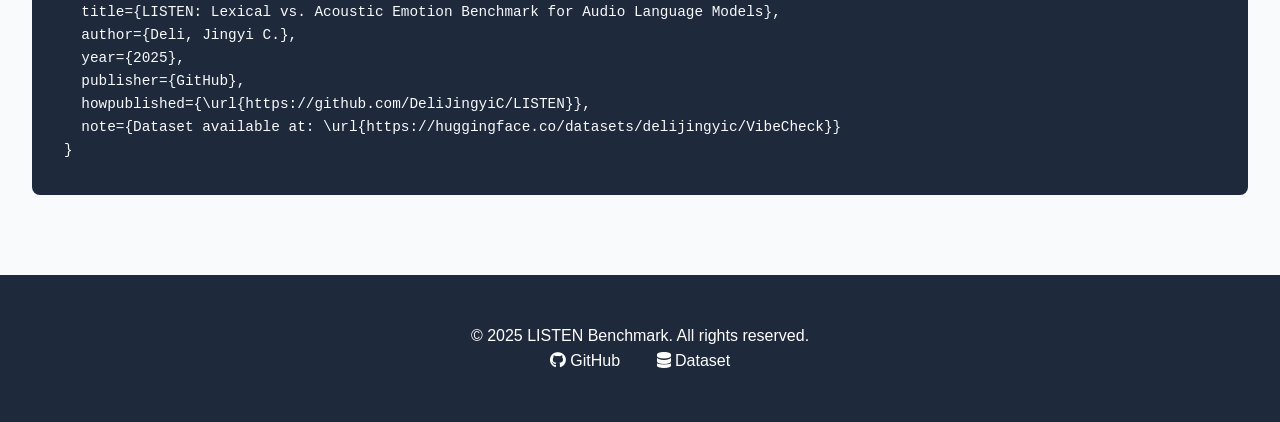
==== commit b3a6dc84: "Add visualizations and examples section to website - Add model performance radar chart and example p" ====
--- a/docs/index.html
+++ b/docs/index.html
@@ -18,6 +18,8 @@
             <div class="nav-links">
                 <a href="#overview">Overview</a>
                 <a href="#leaderboard">Leaderboard</a>
+                <a href="#visualizations">Results</a>
+                <a href="#examples">Examples</a>
                 <a href="#experiments">Experiments</a>
                 <a href="#citation">Citation</a>
                 <a href="https://github.com/DeliJingyiC/LISTEN" target="_blank">
@@ -131,17 +133,17 @@
                             <th data-sort="rank">Rank</th>
                             <th data-sort="model">Model</th>
                             <th data-sort="type">Type</th>
-                            <th data-sort="avg" class="sortable active">Average <i class="fas fa-sort-down"></i></th>
-                            <th data-sort="exp1_text">Exp 1 (Text)</th>
-                            <th data-sort="exp1_audio">Exp 1 (Audio)</th>
-                            <th data-sort="exp1_both">Exp 1 (Both)</th>
-                            <th data-sort="exp2_text">Exp 2 (Text)</th>
-                            <th data-sort="exp2_audio">Exp 2 (Audio)</th>
-                            <th data-sort="exp2_both">Exp 2 (Both)</th>
-                            <th data-sort="exp3_text">Exp 3 (Text)</th>
-                            <th data-sort="exp3_audio">Exp 3 (Audio)</th>
-                            <th data-sort="exp3_both">Exp 3 (Both)</th>
-                            <th data-sort="exp4_audio">Exp 4 (Audio)</th>
+                            <th data-sort="avg" class="sortable active">Overall Average <i class="fas fa-sort-down"></i></th>
+                            <th data-sort="exp1_text">Neutral-Text (Text)</th>
+                            <th data-sort="exp1_audio">Neutral-Text (Audio)</th>
+                            <th data-sort="exp1_both">Neutral-Text (Both)</th>
+                            <th data-sort="exp2_text">Emotion-Matched (Text)</th>
+                            <th data-sort="exp2_audio">Emotion-Matched (Audio)</th>
+                            <th data-sort="exp2_both">Emotion-Matched (Both)</th>
+                            <th data-sort="exp3_text">Emotion-Mismatched (Text)</th>
+                            <th data-sort="exp3_audio">Emotion-Mismatched (Audio)</th>
+                            <th data-sort="exp3_both">Emotion-Mismatched (Both)</th>
+                            <th data-sort="exp4_audio">Paralinguistic (Audio)</th>
                         </tr>
                     </thead>
                     <tbody id="leaderboardBody">
@@ -153,13 +155,245 @@
             <div class="leaderboard-notes">
                 <h3>Notes:</h3>
                 <ul>
-                    <li><strong>Average</strong>: Mean performance across all experiment variants</li>
+                    <li><strong>Overall Average</strong>: Mean accuracy across all audio and text+audio results from the four experimental conditions (7 modalities total, excluding text-only)</li>
                     <li><strong>Weighted Accuracy</strong>: Accuracy weighted by class distribution</li>
                     <li><strong>UAR</strong>: Unweighted Average Recall (mean of per-class recalls)</li>
                     <li><strong>Macro F1</strong>: Unweighted mean of per-class F1 scores</li>
                     <li><strong>Micro F1</strong>: F1 score calculated globally across all classes</li>
-                    <li><strong>Chance Baseline</strong>: Prediction marginal distribution baseline</li>
+                    <li><strong>Baseline Models</strong>: Uniform Guess and Majority Guess are not ranked with other models</li>
                 </ul>
+            </div>
+        </div>
+    </section>
+
+    <section id="visualizations" class="section">
+        <div class="container">
+            <h2>Results Visualization</h2>
+            <p class="section-description">
+                Visual analysis of model performance across different experimental conditions
+            </p>
+
+            <div class="visualization-grid">
+                <div class="viz-card">
+                    <h3>Model Performance Comparison</h3>
+                    <img src="model_performance_radar.png"
+                        alt="Radar chart showing model performance across different conditions" class="viz-image">
+                    <p class="viz-caption">Radar chart comparing model performance across Neutral-Text, Emotion-Matched,
+                        Emotion-Mismatched, and Paralinguistic conditions. Gemini 2.5 Pro shows the most balanced
+                        performance.</p>
+                </div>
+
+                <div class="viz-card">
+                    <h3>Example Predictions</h3>
+                    <img src="LISTEN_example-2.png" alt="Example predictions from different models" class="viz-image">
+                    <p class="viz-caption">Sample predictions showing how different models handle various experimental
+                        conditions, highlighting common error patterns.</p>
+                </div>
+            </div>
+        </div>
+    </section>
+
+    <section id="examples" class="section section-gray">
+        <div class="container">
+            <h2>Condition Examples</h2>
+            <p class="section-description">
+                Representative examples from each experimental condition showing the task format and model predictions
+            </p>
+
+            <div class="examples-container">
+                <!-- Neutral-Text Examples -->
+                <div class="example-card">
+                    <div class="example-header neutral-text">
+                        <span class="example-icon">1</span>
+                        <h3>Neutral-Text (Text-only)</h3>
+                    </div>
+                    <div class="example-content">
+                        <div class="example-field">
+                            <strong>Sample ID:</strong> <code>SAMPLE_7c8b53fb</code>
+                        </div>
+                        <div class="example-field">
+                            <strong>Transcription:</strong> <em>"Kids are talking by the door."</em>
+                        </div>
+                        <div class="example-field">
+                            <strong>Prompt:</strong> Read the transcription and classify the emotion. Based on the
+                            content of this text, what emotion would the person likely be feeling?
+                        </div>
+                        <div class="example-choices">
+                            <strong>Choices:</strong> A. anger | B. fear | C. disgust | <span
+                                class="highlight-answer">D. neutral</span> | E. sadness | F. surprise | G. calm | H.
+                            happiness
+                        </div>
+                        <div class="example-results">
+                            <div class="result-item">
+                                <strong>Ground Truth:</strong> <span class="badge-neutral">neutral</span>
+                            </div>
+                            <div class="result-item">
+                                <strong>Model Prediction:</strong> <span class="badge-correct">D (neutral) ✓</span>
+                            </div>
+                        </div>
+                        <div class="example-note">
+                            The model correctly identifies the statement's emotion (neutral) from lexical cues alone.
+                        </div>
+                    </div>
+                </div>
+
+                <!-- Emotion-Matched Example -->
+                <div class="example-card">
+                    <div class="example-header emotion-matched">
+                        <span class="example-icon">2</span>
+                        <h3>Emotion-Matched (Text-only)</h3>
+                    </div>
+                    <div class="example-content">
+                        <div class="example-field">
+                            <strong>Sample ID:</strong> <code>SAMPLE_9b76ea7d</code>
+                        </div>
+                        <div class="example-field">
+                            <strong>Transcription:</strong> <em>"What the hell is this?"</em>
+                        </div>
+                        <div class="example-field">
+                            <strong>Prompt:</strong> Read the transcription and classify the emotion. From the semantic
+                            content alone, what emotion is being expressed?
+                        </div>
+                        <div class="example-choices">
+                            <strong>Choices:</strong> A. neutral | B. sadness | C. excitement | D. frustration | E. fear
+                            | F. disgust | G. happiness | <span class="highlight-answer">H. anger</span> | I. surprise
+                        </div>
+                        <div class="example-results">
+                            <div class="result-item">
+                                <strong>Ground Truth:</strong> <span class="badge-frustration">frustration</span>
+                            </div>
+                            <div class="result-item">
+                                <strong>Model Prediction:</strong> <span class="badge-incorrect">D (neutral) ✗</span>
+                            </div>
+                        </div>
+                        <div class="example-note">
+                            The model misclassified an explicitly frustration utterance as neutral, illustrating
+                            overgeneralization across semantically related negative emotions.
+                        </div>
+                    </div>
+                </div>
+
+                <!-- Emotion-Mismatched Text Example -->
+                <div class="example-card">
+                    <div class="example-header emotion-mismatched">
+                        <span class="example-icon">3</span>
+                        <h3>Emotion-Mismatched (Text-only)</h3>
+                    </div>
+                    <div class="example-content">
+                        <div class="example-field">
+                            <strong>Sample ID:</strong> <code>SAMPLE_955399e0</code>
+                        </div>
+                        <div class="example-field">
+                            <strong>Transcription:</strong> <em>"You're right, the party's fantastic. Please, tell me
+                                more. I haven't heard enough about it all week because hearing about that never gets
+                                old!"</em>
+                        </div>
+                        <div class="example-field">
+                            <strong>Prompt:</strong> Read the transcription and classify the emotion. What emotion is
+                            conveyed by the words in this statement?
+                        </div>
+                        <div class="example-choices">
+                            <strong>Choices:</strong> A. surprise | <span class="highlight-answer">B. excitement</span>
+                            | C. sadness | D. disgust | E. fear | F. neutral | G. anger | H. happiness | I. frustration
+                            | J. ridicule
+                        </div>
+                        <div class="example-results">
+                            <div class="result-item">
+                                <strong>Ground Truth (Explicit):</strong> <span
+                                    class="badge-excitement">excitement</span>
+                            </div>
+                            <div class="result-item">
+                                <strong>Model Prediction:</strong> <span class="badge-correct">B (excitement) ✓</span>
+                            </div>
+                            <div class="result-item">
+                                <strong>Note:</strong> <span class="badge-warning">Audio conveys ridicule
+                                    (conflict)</span>
+                            </div>
+                        </div>
+                        <div class="example-note">
+                            Although the lexical content expresses excitement, the corresponding audio conveys ridicule,
+                            highlighting the designed lexical–prosodic conflict.
+                        </div>
+                    </div>
+                </div>
+
+                <!-- Emotion-Mismatched Audio Example -->
+                <div class="example-card">
+                    <div class="example-header emotion-mismatched">
+                        <span class="example-icon">3</span>
+                        <h3>Emotion-Mismatched (Audio-only)</h3>
+                    </div>
+                    <div class="example-content">
+                        <div class="example-field">
+                            <strong>Sample ID:</strong> <code>SAMPLE_c52e71d0</code>
+                        </div>
+                        <div class="example-field">
+                            <strong>Audio:</strong> <code>MUStARD_PRO_1_7575_u_3B</code>
+                        </div>
+                        <div class="example-field">
+                            <strong>Prompt:</strong> Listen to the audio and classify the emotion. What emotion is
+                            communicated through the speaker's vocal prosody?
+                        </div>
+                        <div class="example-choices">
+                            <strong>Choices:</strong> A. disgust | B. neutral | C. ridicule | D. frustration | E.
+                            sadness | <span class="highlight-answer">F. anger</span> | G. excitement | H. fear | I.
+                            surprise | J. happiness
+                        </div>
+                        <div class="example-results">
+                            <div class="result-item">
+                                <strong>Ground Truth (Implicit):</strong> <span class="badge-anger">anger</span>
+                            </div>
+                            <div class="result-item">
+                                <strong>Model Prediction:</strong> <span class="badge-incorrect">G (excitement) ✗</span>
+                            </div>
+                        </div>
+                        <div class="example-note">
+                            The lexical content is superficially positive, but the prosody expresses irritation and
+                            anger. The model incorrectly predicts excitement, indicating difficulty in resolving
+                            sarcastic or contrastive vocal tone.
+                        </div>
+                    </div>
+                </div>
+
+                <!-- Paralinguistic Example -->
+                <div class="example-card">
+                    <div class="example-header paralinguistic">
+                        <span class="example-icon">4</span>
+                        <h3>Paralinguistic (Audio-only)</h3>
+                    </div>
+                    <div class="example-content">
+                        <div class="example-field">
+                            <strong>Sample ID:</strong> <code>SAMPLE_54df39ff</code>
+                        </div>
+                        <div class="example-field">
+                            <strong>Audio:</strong> <code>IEMOCAP_Session5_Ses05F_impro03_F006</code>
+                        </div>
+                        <div class="example-field">
+                            <strong>Content:</strong> <em>Nonverbal laughter</em>
+                        </div>
+                        <div class="example-field">
+                            <strong>Prompt:</strong> Listen to the audio and classify the emotion. What emotional tone
+                            is conveyed by the literal meaning of this statement?
+                        </div>
+                        <div class="example-choices">
+                            <strong>Choices:</strong> A. anger | B. happiness | C. fear | D. sadness | E. surprise | F.
+                            frustration | <span class="highlight-answer">G. excitement</span> | H. disgust | I. neutral
+                        </div>
+                        <div class="example-results">
+                            <div class="result-item">
+                                <strong>Ground Truth:</strong> <span class="badge-excitement">excitement</span>
+                            </div>
+                            <div class="result-item">
+                                <strong>Model Prediction:</strong> <span class="badge-incorrect">B (happiness) ✗</span>
+                            </div>
+                        </div>
+                        <div class="example-note">
+                            The utterance contains only nonverbal laughter. The model incorrectly classifies it as
+                            happiness, revealing challenges in distinguishing subtle affective intent from nonverbal
+                            vocalizations.
+                        </div>
+                    </div>
+                </div>
             </div>
         </div>
     </section>
--- a/docs/styles.css
+++ b/docs/styles.css
@@ -312,6 +312,21 @@
     border-bottom: none;
 }
 
+.baseline-row {
+    background: #fafafa;
+    border-top: 2px solid var(--border-color);
+}
+
+.baseline-label {
+    display: inline-block;
+    padding: 0.25rem 0.75rem;
+    background: var(--text-light);
+    color: white;
+    border-radius: 0.25rem;
+    font-size: 0.875rem;
+    font-weight: 600;
+}
+
 .rank-badge {
     display: inline-flex;
     align-items: center;
@@ -406,6 +421,227 @@
 
 .leaderboard-notes li {
     margin-bottom: 0.5rem;
+}
+
+/* Visualizations */
+.visualization-grid {
+    display: grid;
+    grid-template-columns: repeat(auto-fit, minmax(500px, 1fr));
+    gap: 3rem;
+    margin-top: 3rem;
+}
+
+.viz-card {
+    background: white;
+    padding: 2rem;
+    border-radius: 1rem;
+    box-shadow: 0 4px 12px rgba(0, 0, 0, 0.1);
+    text-align: center;
+}
+
+.viz-card h3 {
+    font-size: 1.5rem;
+    margin-bottom: 1.5rem;
+    color: var(--text-dark);
+}
+
+.viz-image {
+    width: 100%;
+    height: auto;
+    border-radius: 0.5rem;
+    margin-bottom: 1rem;
+    box-shadow: 0 2px 8px rgba(0, 0, 0, 0.1);
+}
+
+.viz-caption {
+    color: var(--text-light);
+    font-size: 0.95rem;
+    line-height: 1.6;
+    text-align: left;
+}
+
+/* Examples */
+.examples-container {
+    display: grid;
+    gap: 2rem;
+    margin-top: 3rem;
+}
+
+.example-card {
+    background: white;
+    border-radius: 1rem;
+    box-shadow: 0 4px 12px rgba(0, 0, 0, 0.1);
+    overflow: hidden;
+    transition: transform 0.3s, box-shadow 0.3s;
+}
+
+.example-card:hover {
+    transform: translateY(-3px);
+    box-shadow: 0 8px 24px rgba(0, 0, 0, 0.15);
+}
+
+.example-header {
+    padding: 1.5rem 2rem;
+    color: white;
+    display: flex;
+    align-items: center;
+    gap: 1rem;
+}
+
+.example-header.neutral-text {
+    background: linear-gradient(135deg, #6366f1, #8b5cf6);
+}
+
+.example-header.emotion-matched {
+    background: linear-gradient(135deg, #10b981, #059669);
+}
+
+.example-header.emotion-mismatched {
+    background: linear-gradient(135deg, #f59e0b, #d97706);
+}
+
+.example-header.paralinguistic {
+    background: linear-gradient(135deg, #ef4444, #dc2626);
+}
+
+.example-icon {
+    display: inline-flex;
+    align-items: center;
+    justify-content: center;
+    width: 40px;
+    height: 40px;
+    background: rgba(255, 255, 255, 0.2);
+    border-radius: 50%;
+    font-weight: 700;
+    font-size: 1.2rem;
+}
+
+.example-header h3 {
+    margin: 0;
+    font-size: 1.3rem;
+}
+
+.example-content {
+    padding: 2rem;
+}
+
+.example-field {
+    margin-bottom: 1.5rem;
+    line-height: 1.8;
+}
+
+.example-field strong {
+    color: var(--text-dark);
+    display: block;
+    margin-bottom: 0.5rem;
+}
+
+.example-field em {
+    color: var(--text-light);
+    font-style: italic;
+}
+
+.example-field code {
+    background: var(--bg-light);
+    padding: 0.25rem 0.5rem;
+    border-radius: 0.25rem;
+    font-family: 'Courier New', monospace;
+    color: var(--primary-color);
+    font-size: 0.9rem;
+}
+
+.example-choices {
+    background: var(--bg-light);
+    padding: 1rem;
+    border-radius: 0.5rem;
+    margin-bottom: 1.5rem;
+    line-height: 1.8;
+}
+
+.highlight-answer {
+    background: #fef3c7;
+    padding: 0.25rem 0.5rem;
+    border-radius: 0.25rem;
+    font-weight: 600;
+}
+
+.example-results {
+    display: grid;
+    grid-template-columns: repeat(auto-fit, minmax(200px, 1fr));
+    gap: 1rem;
+    margin-bottom: 1.5rem;
+}
+
+.result-item {
+    padding: 0.75rem;
+    background: var(--bg-light);
+    border-radius: 0.5rem;
+}
+
+.result-item strong {
+    display: block;
+    margin-bottom: 0.5rem;
+    color: var(--text-dark);
+    font-size: 0.9rem;
+}
+
+.badge-neutral,
+.badge-frustration,
+.badge-excitement,
+.badge-anger,
+.badge-correct,
+.badge-incorrect,
+.badge-warning {
+    display: inline-block;
+    padding: 0.25rem 0.75rem;
+    border-radius: 0.25rem;
+    font-weight: 600;
+    font-size: 0.9rem;
+}
+
+.badge-neutral {
+    background: #e5e7eb;
+    color: #374151;
+}
+
+.badge-frustration {
+    background: #fef3c7;
+    color: #92400e;
+}
+
+.badge-excitement {
+    background: #dbeafe;
+    color: #1e40af;
+}
+
+.badge-anger {
+    background: #fee2e2;
+    color: #991b1b;
+}
+
+.badge-correct {
+    background: #d1fae5;
+    color: #065f46;
+}
+
+.badge-incorrect {
+    background: #fee2e2;
+    color: #991b1b;
+}
+
+.badge-warning {
+    background: #fef3c7;
+    color: #92400e;
+}
+
+.example-note {
+    padding: 1rem;
+    background: #eff6ff;
+    border-left: 4px solid var(--primary-color);
+    border-radius: 0.25rem;
+    color: var(--text-light);
+    font-size: 0.95rem;
+    line-height: 1.6;
 }
 
 /* Experiment Details */
@@ -570,4 +806,4 @@
     100% {
         content: '...';
     }
-}+}
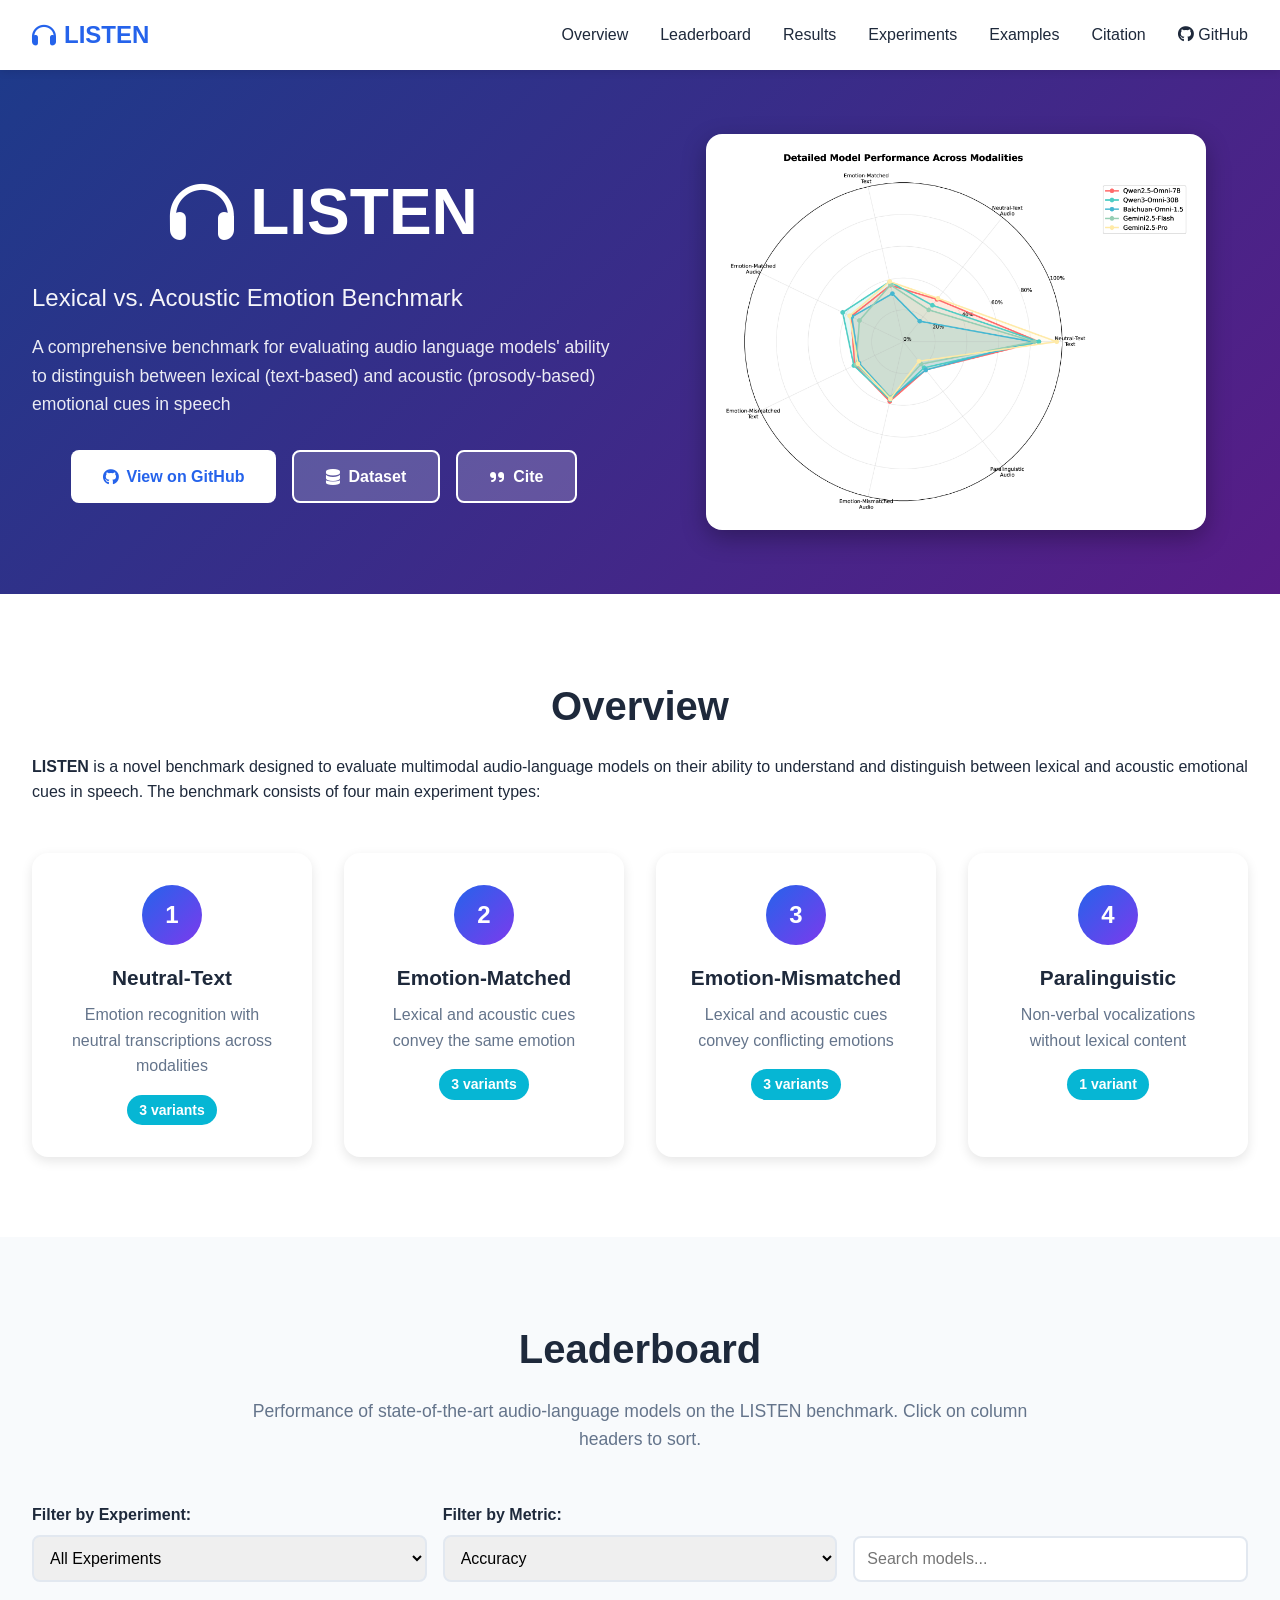
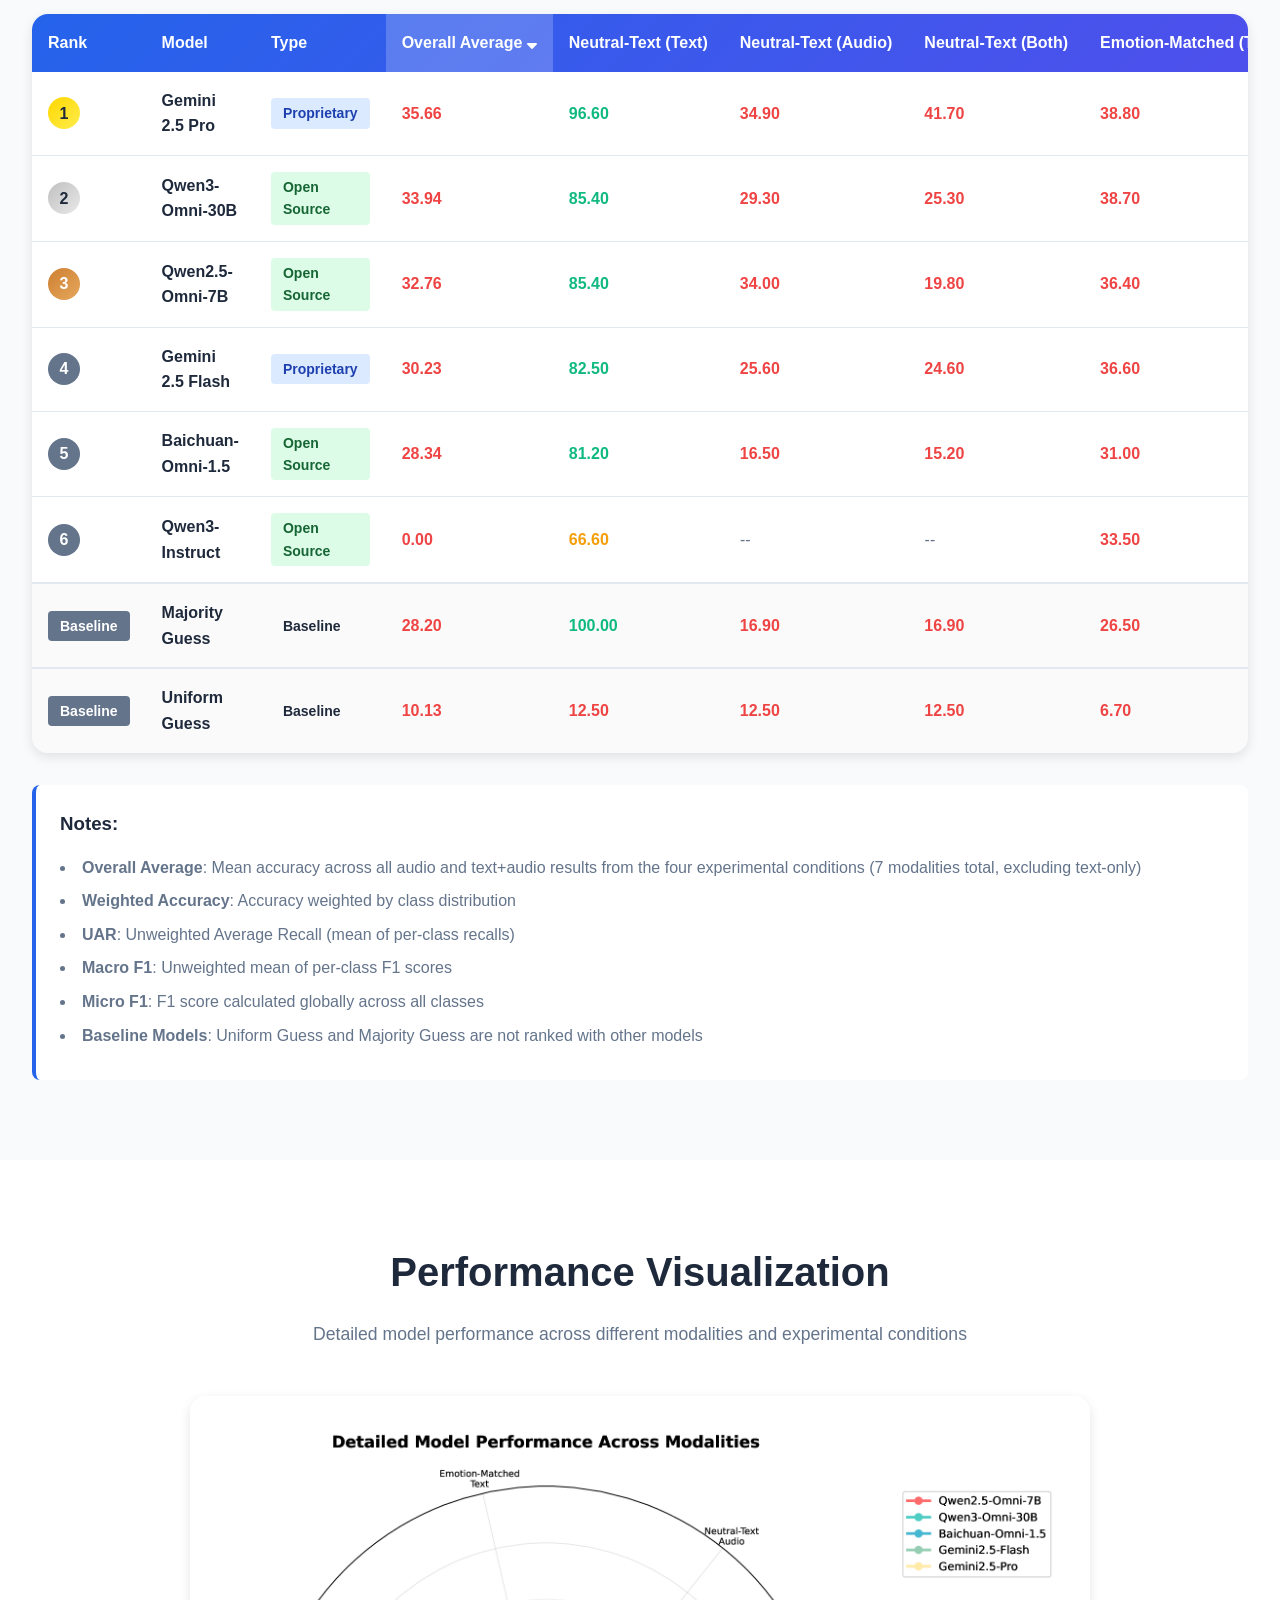
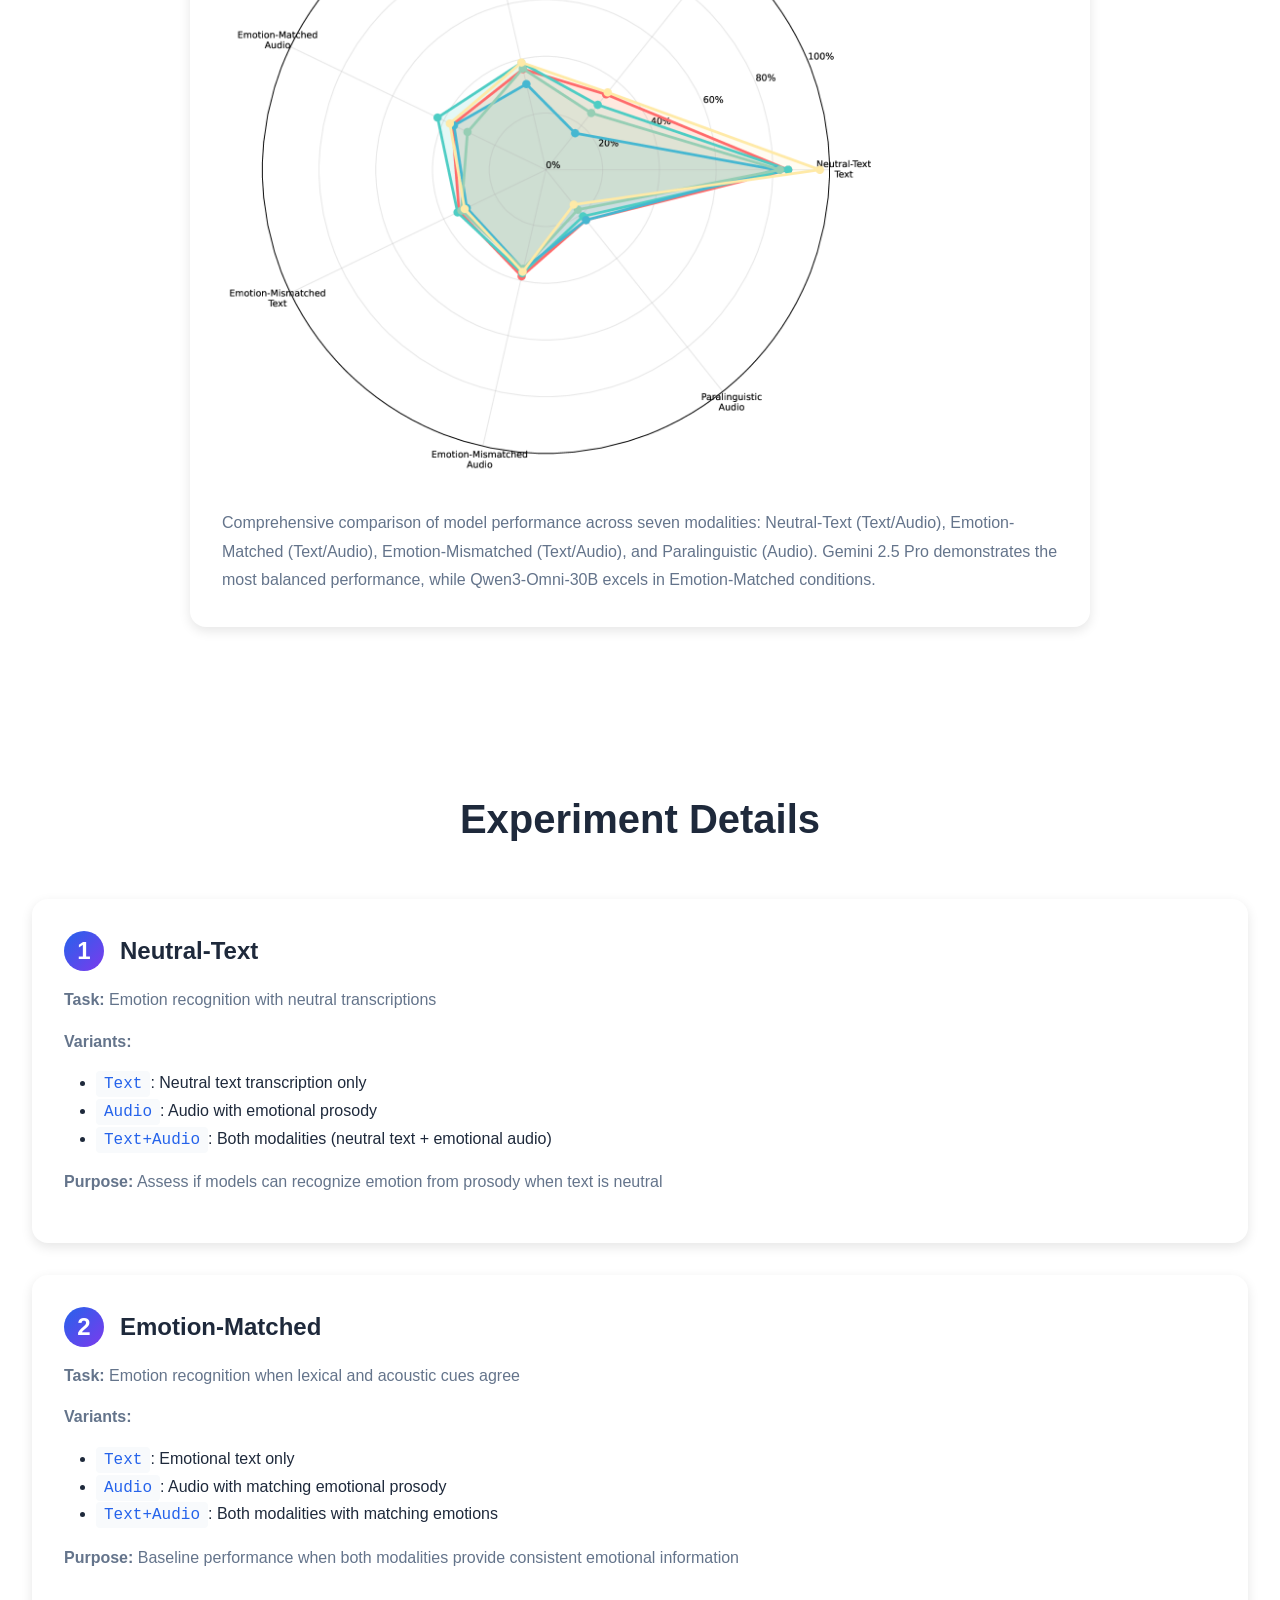
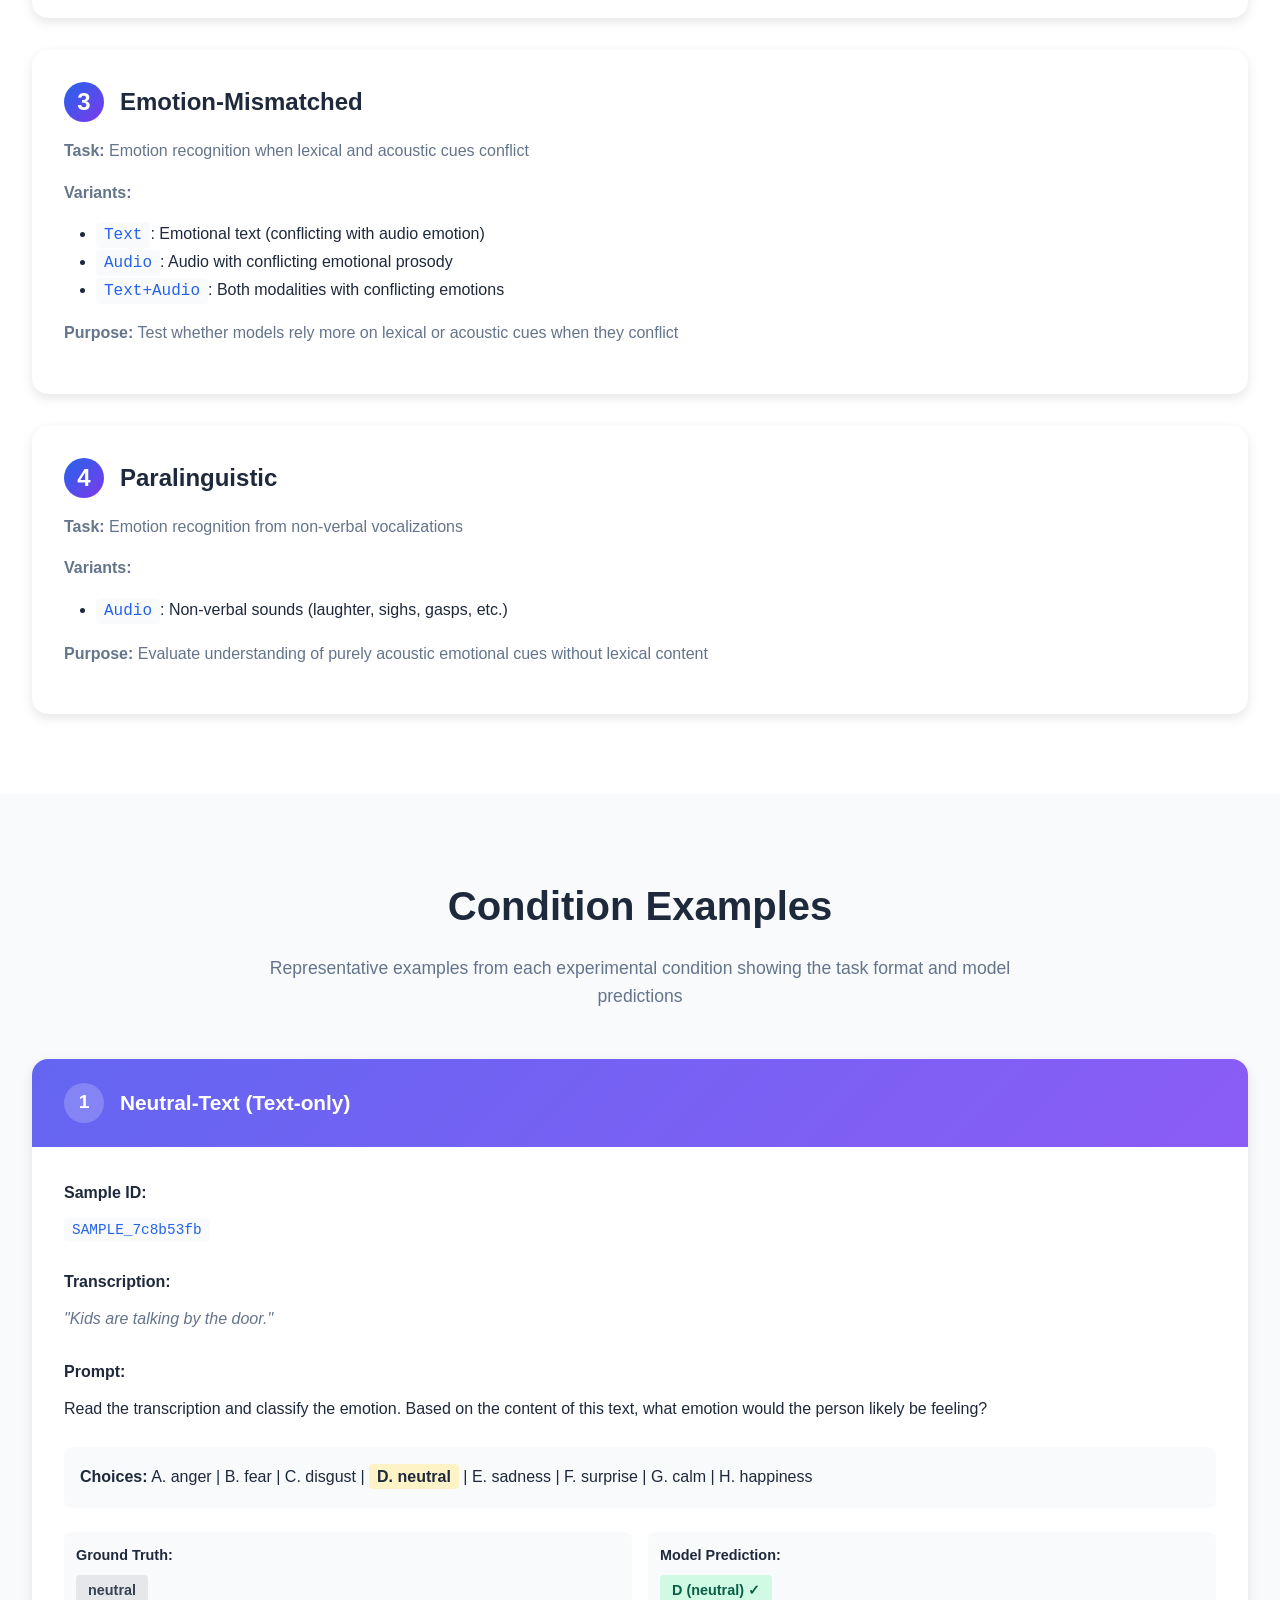
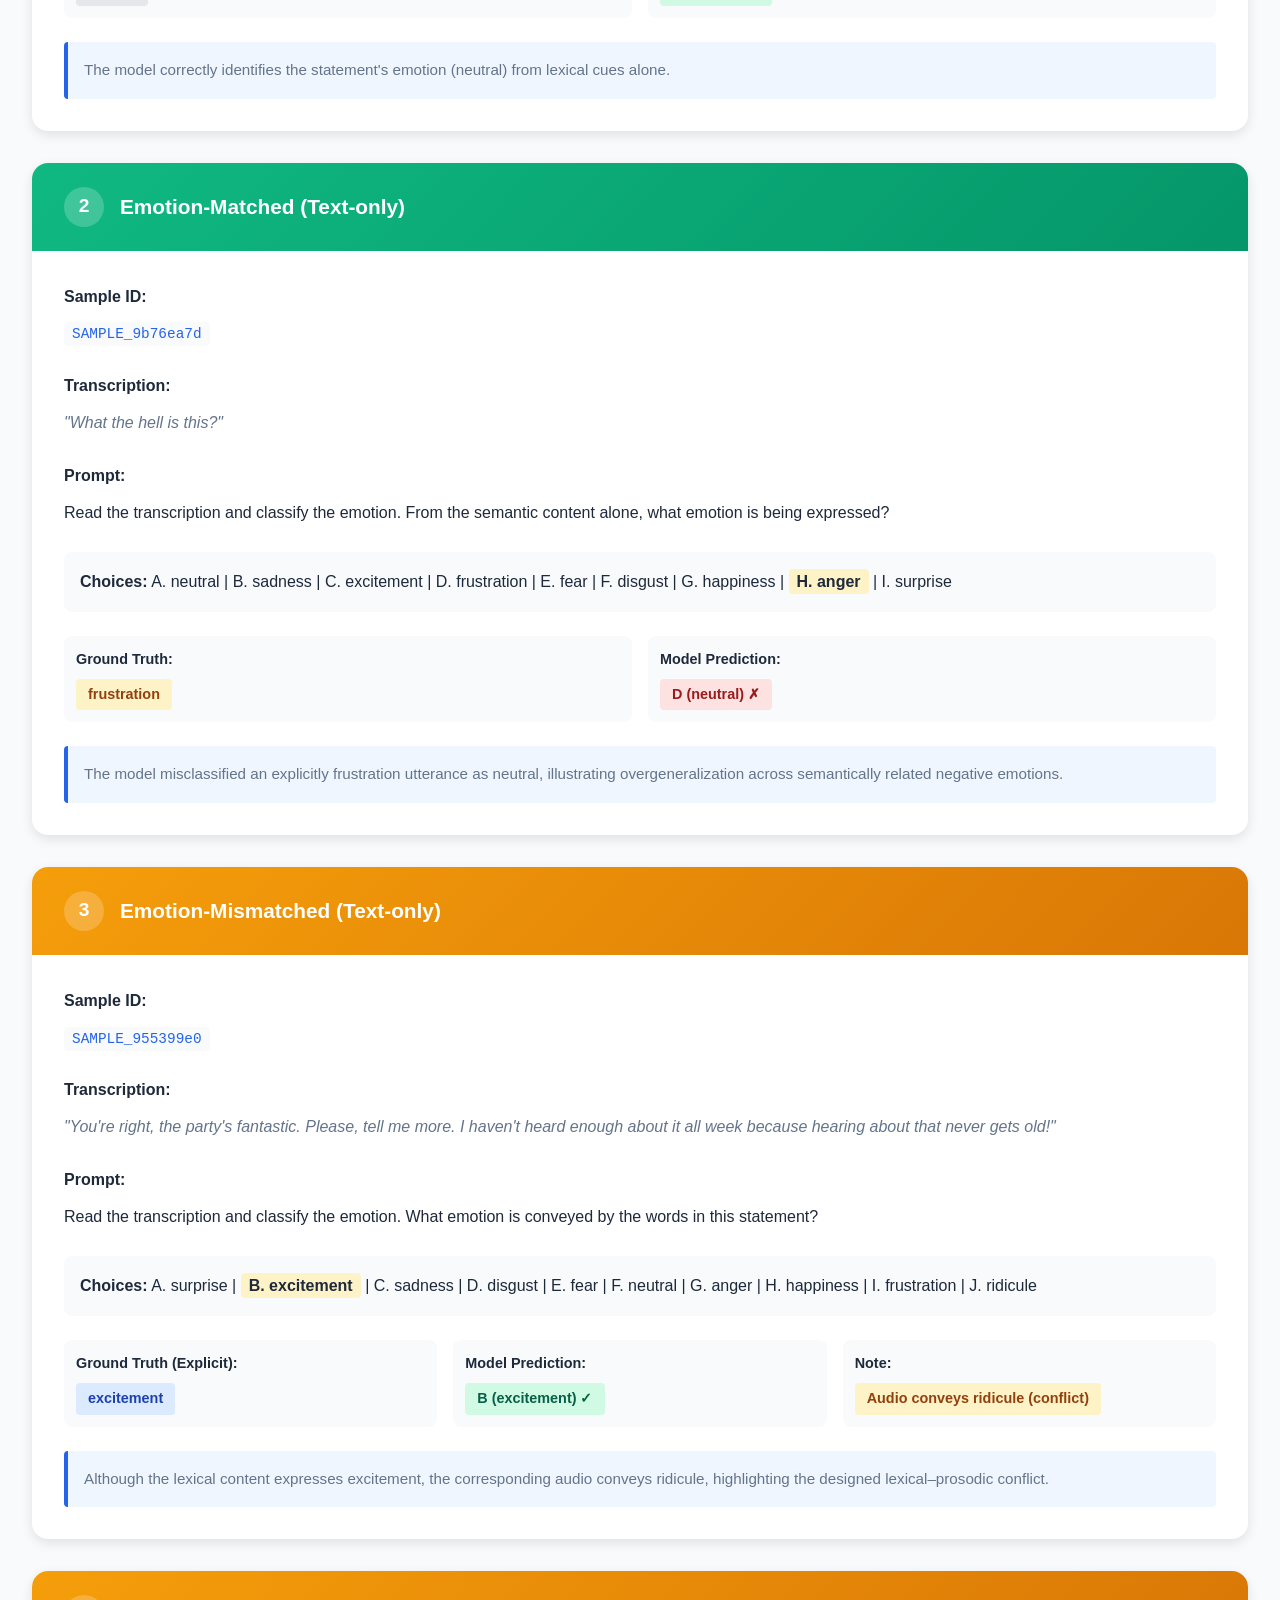
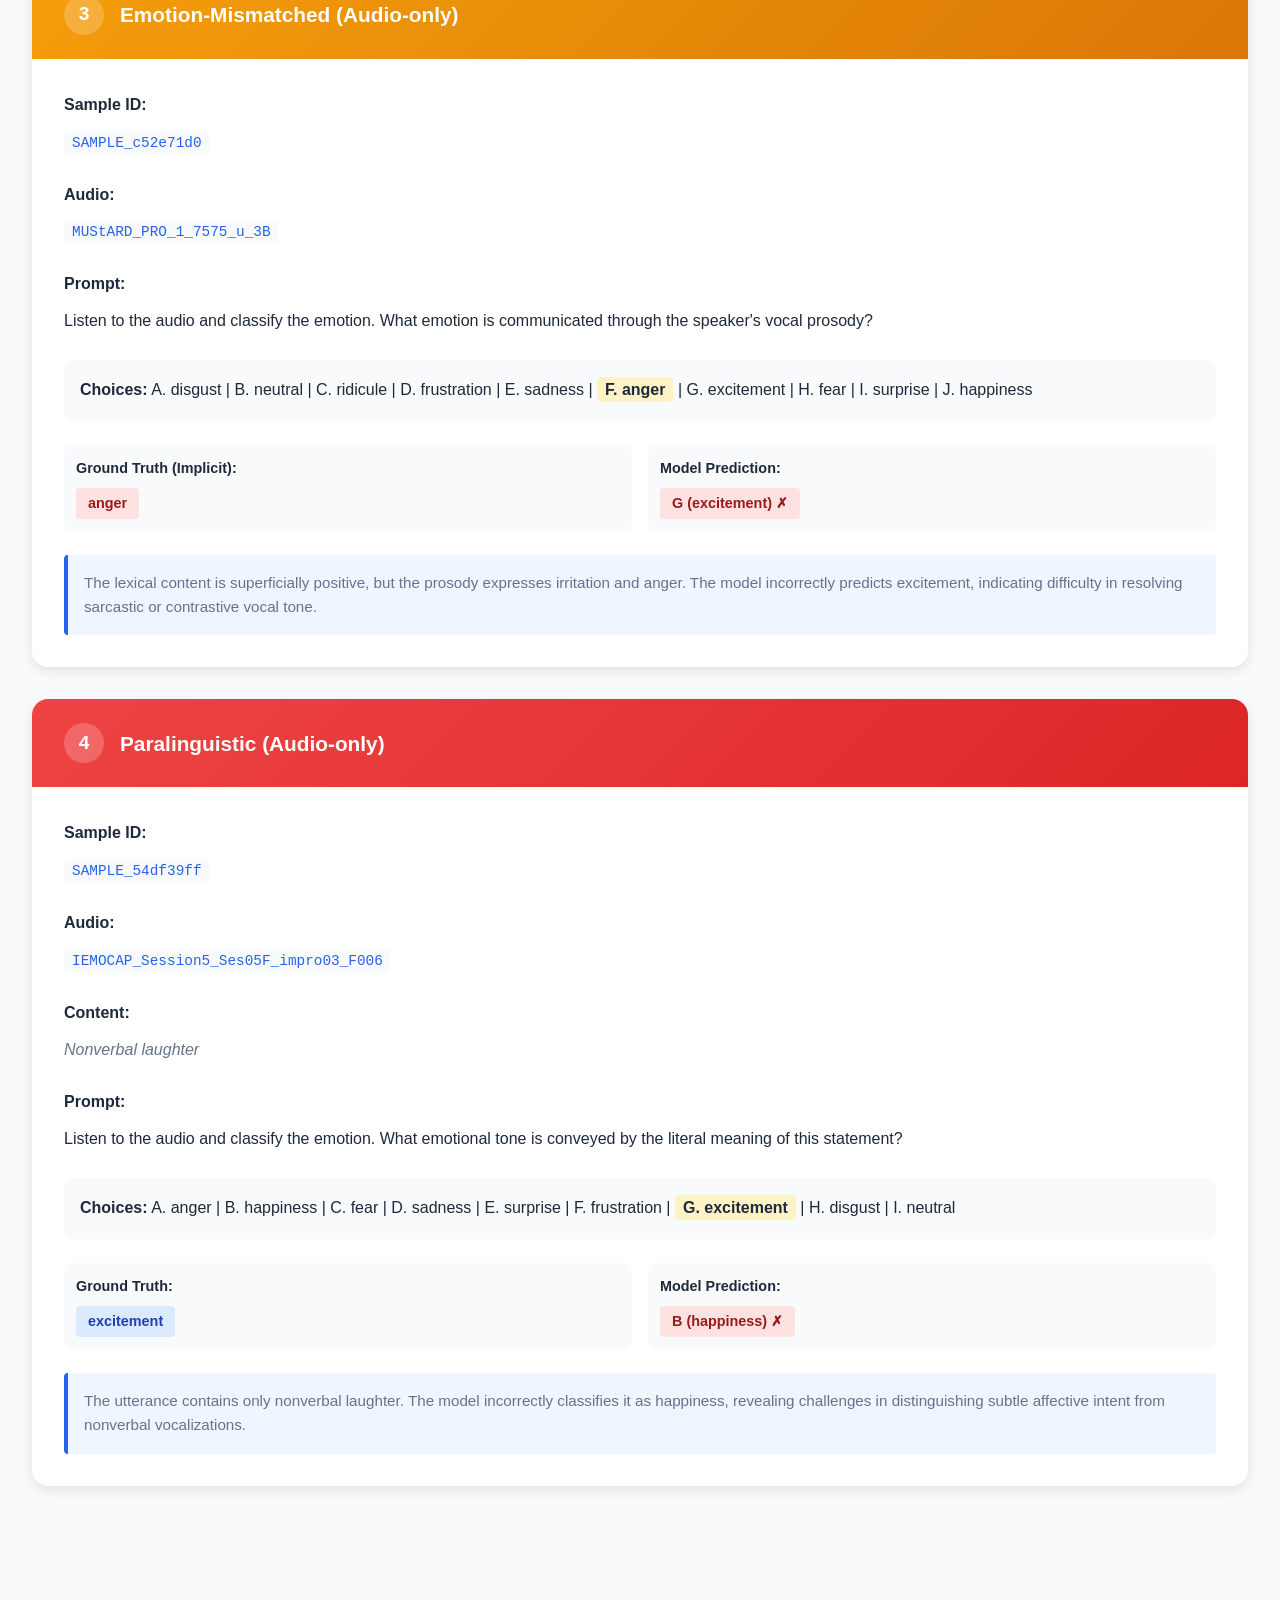
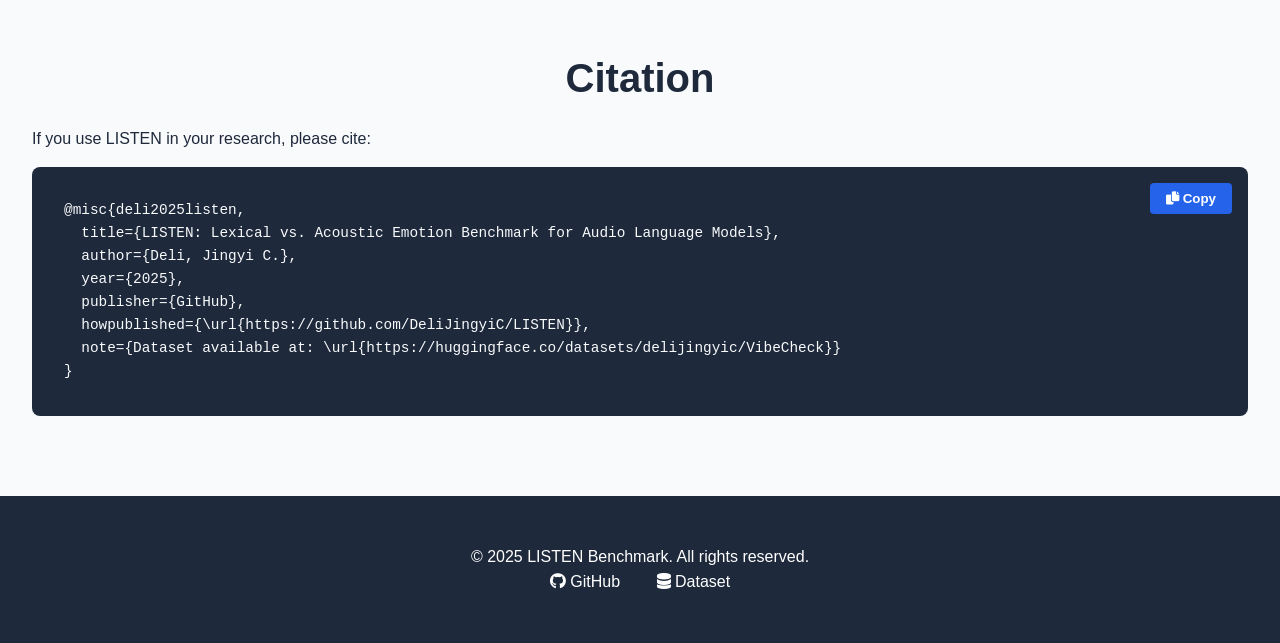
==== commit 1b75dfa9: "Redesign website with new hero section and reorganized layout - Add radar chart to hero section show" ====
--- a/docs/index.html
+++ b/docs/index.html
@@ -19,8 +19,8 @@
                 <a href="#overview">Overview</a>
                 <a href="#leaderboard">Leaderboard</a>
                 <a href="#visualizations">Results</a>
+                <a href="#experiments">Experiments</a>
                 <a href="#examples">Examples</a>
-                <a href="#experiments">Experiments</a>
                 <a href="#citation">Citation</a>
                 <a href="https://github.com/DeliJingyiC/LISTEN" target="_blank">
                     <i class="fab fa-github"></i> GitHub
@@ -30,24 +30,29 @@
     </nav>
 
     <header class="hero">
-        <div class="container">
-            <h1><i class="fas fa-headphones"></i> LISTEN</h1>
-            <p class="subtitle">Lexical vs. Acoustic Emotion Benchmark</p>
-            <p class="description">
-                A comprehensive benchmark for evaluating audio language models' ability to distinguish
-                between lexical (text-based) and acoustic (prosody-based) emotional cues in speech
-            </p>
-            <div class="hero-buttons">
-                <a href="https://github.com/DeliJingyiC/LISTEN" class="btn btn-primary" target="_blank">
-                    <i class="fab fa-github"></i> View on GitHub
-                </a>
-                <a href="https://huggingface.co/datasets/delijingyic/VibeCheck" class="btn btn-secondary"
-                    target="_blank">
-                    <i class="fas fa-database"></i> Dataset
-                </a>
-                <a href="#citation" class="btn btn-secondary">
-                    <i class="fas fa-quote-right"></i> Cite
-                </a>
+        <div class="container hero-container">
+            <div class="hero-content">
+                <h1><i class="fas fa-headphones"></i> LISTEN</h1>
+                <p class="subtitle">Lexical vs. Acoustic Emotion Benchmark</p>
+                <p class="description">
+                    A comprehensive benchmark for evaluating audio language models' ability to distinguish
+                    between lexical (text-based) and acoustic (prosody-based) emotional cues in speech
+                </p>
+                <div class="hero-buttons">
+                    <a href="https://github.com/DeliJingyiC/LISTEN" class="btn btn-primary" target="_blank">
+                        <i class="fab fa-github"></i> View on GitHub
+                    </a>
+                    <a href="https://huggingface.co/datasets/delijingyic/VibeCheck" class="btn btn-secondary"
+                        target="_blank">
+                        <i class="fas fa-database"></i> Dataset
+                    </a>
+                    <a href="#citation" class="btn btn-secondary">
+                        <i class="fas fa-quote-right"></i> Cite
+                    </a>
+                </div>
+            </div>
+            <div class="hero-visual">
+                <img src="hero_radar.png" alt="Model Performance Across Modalities" class="hero-chart">
             </div>
         </div>
     </header>
@@ -133,7 +138,8 @@
                             <th data-sort="rank">Rank</th>
                             <th data-sort="model">Model</th>
                             <th data-sort="type">Type</th>
-                            <th data-sort="avg" class="sortable active">Overall Average <i class="fas fa-sort-down"></i></th>
+                            <th data-sort="avg" class="sortable active">Overall Average <i class="fas fa-sort-down"></i>
+                            </th>
                             <th data-sort="exp1_text">Neutral-Text (Text)</th>
                             <th data-sort="exp1_audio">Neutral-Text (Audio)</th>
                             <th data-sort="exp1_both">Neutral-Text (Both)</th>
@@ -155,12 +161,14 @@
             <div class="leaderboard-notes">
                 <h3>Notes:</h3>
                 <ul>
-                    <li><strong>Overall Average</strong>: Mean accuracy across all audio and text+audio results from the four experimental conditions (7 modalities total, excluding text-only)</li>
+                    <li><strong>Overall Average</strong>: Mean accuracy across all audio and text+audio results from the
+                        four experimental conditions (7 modalities total, excluding text-only)</li>
                     <li><strong>Weighted Accuracy</strong>: Accuracy weighted by class distribution</li>
                     <li><strong>UAR</strong>: Unweighted Average Recall (mean of per-class recalls)</li>
                     <li><strong>Macro F1</strong>: Unweighted mean of per-class F1 scores</li>
                     <li><strong>Micro F1</strong>: F1 score calculated globally across all classes</li>
-                    <li><strong>Baseline Models</strong>: Uniform Guess and Majority Guess are not ranked with other models</li>
+                    <li><strong>Baseline Models</strong>: Uniform Guess and Majority Guess are not ranked with other
+                        models</li>
                 </ul>
             </div>
         </div>
@@ -168,235 +176,22 @@
 
     <section id="visualizations" class="section">
         <div class="container">
-            <h2>Results Visualization</h2>
+            <h2>Performance Visualization</h2>
             <p class="section-description">
-                Visual analysis of model performance across different experimental conditions
+                Detailed model performance across different modalities and experimental conditions
             </p>
 
-            <div class="visualization-grid">
-                <div class="viz-card">
-                    <h3>Model Performance Comparison</h3>
-                    <img src="model_performance_radar.png"
-                        alt="Radar chart showing model performance across different conditions" class="viz-image">
-                    <p class="viz-caption">Radar chart comparing model performance across Neutral-Text, Emotion-Matched,
-                        Emotion-Mismatched, and Paralinguistic conditions. Gemini 2.5 Pro shows the most balanced
-                        performance.</p>
-                </div>
-
-                <div class="viz-card">
-                    <h3>Example Predictions</h3>
-                    <img src="LISTEN_example-2.png" alt="Example predictions from different models" class="viz-image">
-                    <p class="viz-caption">Sample predictions showing how different models handle various experimental
-                        conditions, highlighting common error patterns.</p>
-                </div>
-            </div>
-        </div>
-    </section>
-
-    <section id="examples" class="section section-gray">
-        <div class="container">
-            <h2>Condition Examples</h2>
-            <p class="section-description">
-                Representative examples from each experimental condition showing the task format and model predictions
-            </p>
-
-            <div class="examples-container">
-                <!-- Neutral-Text Examples -->
-                <div class="example-card">
-                    <div class="example-header neutral-text">
-                        <span class="example-icon">1</span>
-                        <h3>Neutral-Text (Text-only)</h3>
-                    </div>
-                    <div class="example-content">
-                        <div class="example-field">
-                            <strong>Sample ID:</strong> <code>SAMPLE_7c8b53fb</code>
-                        </div>
-                        <div class="example-field">
-                            <strong>Transcription:</strong> <em>"Kids are talking by the door."</em>
-                        </div>
-                        <div class="example-field">
-                            <strong>Prompt:</strong> Read the transcription and classify the emotion. Based on the
-                            content of this text, what emotion would the person likely be feeling?
-                        </div>
-                        <div class="example-choices">
-                            <strong>Choices:</strong> A. anger | B. fear | C. disgust | <span
-                                class="highlight-answer">D. neutral</span> | E. sadness | F. surprise | G. calm | H.
-                            happiness
-                        </div>
-                        <div class="example-results">
-                            <div class="result-item">
-                                <strong>Ground Truth:</strong> <span class="badge-neutral">neutral</span>
-                            </div>
-                            <div class="result-item">
-                                <strong>Model Prediction:</strong> <span class="badge-correct">D (neutral) ✓</span>
-                            </div>
-                        </div>
-                        <div class="example-note">
-                            The model correctly identifies the statement's emotion (neutral) from lexical cues alone.
-                        </div>
-                    </div>
-                </div>
-
-                <!-- Emotion-Matched Example -->
-                <div class="example-card">
-                    <div class="example-header emotion-matched">
-                        <span class="example-icon">2</span>
-                        <h3>Emotion-Matched (Text-only)</h3>
-                    </div>
-                    <div class="example-content">
-                        <div class="example-field">
-                            <strong>Sample ID:</strong> <code>SAMPLE_9b76ea7d</code>
-                        </div>
-                        <div class="example-field">
-                            <strong>Transcription:</strong> <em>"What the hell is this?"</em>
-                        </div>
-                        <div class="example-field">
-                            <strong>Prompt:</strong> Read the transcription and classify the emotion. From the semantic
-                            content alone, what emotion is being expressed?
-                        </div>
-                        <div class="example-choices">
-                            <strong>Choices:</strong> A. neutral | B. sadness | C. excitement | D. frustration | E. fear
-                            | F. disgust | G. happiness | <span class="highlight-answer">H. anger</span> | I. surprise
-                        </div>
-                        <div class="example-results">
-                            <div class="result-item">
-                                <strong>Ground Truth:</strong> <span class="badge-frustration">frustration</span>
-                            </div>
-                            <div class="result-item">
-                                <strong>Model Prediction:</strong> <span class="badge-incorrect">D (neutral) ✗</span>
-                            </div>
-                        </div>
-                        <div class="example-note">
-                            The model misclassified an explicitly frustration utterance as neutral, illustrating
-                            overgeneralization across semantically related negative emotions.
-                        </div>
-                    </div>
-                </div>
-
-                <!-- Emotion-Mismatched Text Example -->
-                <div class="example-card">
-                    <div class="example-header emotion-mismatched">
-                        <span class="example-icon">3</span>
-                        <h3>Emotion-Mismatched (Text-only)</h3>
-                    </div>
-                    <div class="example-content">
-                        <div class="example-field">
-                            <strong>Sample ID:</strong> <code>SAMPLE_955399e0</code>
-                        </div>
-                        <div class="example-field">
-                            <strong>Transcription:</strong> <em>"You're right, the party's fantastic. Please, tell me
-                                more. I haven't heard enough about it all week because hearing about that never gets
-                                old!"</em>
-                        </div>
-                        <div class="example-field">
-                            <strong>Prompt:</strong> Read the transcription and classify the emotion. What emotion is
-                            conveyed by the words in this statement?
-                        </div>
-                        <div class="example-choices">
-                            <strong>Choices:</strong> A. surprise | <span class="highlight-answer">B. excitement</span>
-                            | C. sadness | D. disgust | E. fear | F. neutral | G. anger | H. happiness | I. frustration
-                            | J. ridicule
-                        </div>
-                        <div class="example-results">
-                            <div class="result-item">
-                                <strong>Ground Truth (Explicit):</strong> <span
-                                    class="badge-excitement">excitement</span>
-                            </div>
-                            <div class="result-item">
-                                <strong>Model Prediction:</strong> <span class="badge-correct">B (excitement) ✓</span>
-                            </div>
-                            <div class="result-item">
-                                <strong>Note:</strong> <span class="badge-warning">Audio conveys ridicule
-                                    (conflict)</span>
-                            </div>
-                        </div>
-                        <div class="example-note">
-                            Although the lexical content expresses excitement, the corresponding audio conveys ridicule,
-                            highlighting the designed lexical–prosodic conflict.
-                        </div>
-                    </div>
-                </div>
-
-                <!-- Emotion-Mismatched Audio Example -->
-                <div class="example-card">
-                    <div class="example-header emotion-mismatched">
-                        <span class="example-icon">3</span>
-                        <h3>Emotion-Mismatched (Audio-only)</h3>
-                    </div>
-                    <div class="example-content">
-                        <div class="example-field">
-                            <strong>Sample ID:</strong> <code>SAMPLE_c52e71d0</code>
-                        </div>
-                        <div class="example-field">
-                            <strong>Audio:</strong> <code>MUStARD_PRO_1_7575_u_3B</code>
-                        </div>
-                        <div class="example-field">
-                            <strong>Prompt:</strong> Listen to the audio and classify the emotion. What emotion is
-                            communicated through the speaker's vocal prosody?
-                        </div>
-                        <div class="example-choices">
-                            <strong>Choices:</strong> A. disgust | B. neutral | C. ridicule | D. frustration | E.
-                            sadness | <span class="highlight-answer">F. anger</span> | G. excitement | H. fear | I.
-                            surprise | J. happiness
-                        </div>
-                        <div class="example-results">
-                            <div class="result-item">
-                                <strong>Ground Truth (Implicit):</strong> <span class="badge-anger">anger</span>
-                            </div>
-                            <div class="result-item">
-                                <strong>Model Prediction:</strong> <span class="badge-incorrect">G (excitement) ✗</span>
-                            </div>
-                        </div>
-                        <div class="example-note">
-                            The lexical content is superficially positive, but the prosody expresses irritation and
-                            anger. The model incorrectly predicts excitement, indicating difficulty in resolving
-                            sarcastic or contrastive vocal tone.
-                        </div>
-                    </div>
-                </div>
-
-                <!-- Paralinguistic Example -->
-                <div class="example-card">
-                    <div class="example-header paralinguistic">
-                        <span class="example-icon">4</span>
-                        <h3>Paralinguistic (Audio-only)</h3>
-                    </div>
-                    <div class="example-content">
-                        <div class="example-field">
-                            <strong>Sample ID:</strong> <code>SAMPLE_54df39ff</code>
-                        </div>
-                        <div class="example-field">
-                            <strong>Audio:</strong> <code>IEMOCAP_Session5_Ses05F_impro03_F006</code>
-                        </div>
-                        <div class="example-field">
-                            <strong>Content:</strong> <em>Nonverbal laughter</em>
-                        </div>
-                        <div class="example-field">
-                            <strong>Prompt:</strong> Listen to the audio and classify the emotion. What emotional tone
-                            is conveyed by the literal meaning of this statement?
-                        </div>
-                        <div class="example-choices">
-                            <strong>Choices:</strong> A. anger | B. happiness | C. fear | D. sadness | E. surprise | F.
-                            frustration | <span class="highlight-answer">G. excitement</span> | H. disgust | I. neutral
-                        </div>
-                        <div class="example-results">
-                            <div class="result-item">
-                                <strong>Ground Truth:</strong> <span class="badge-excitement">excitement</span>
-                            </div>
-                            <div class="result-item">
-                                <strong>Model Prediction:</strong> <span class="badge-incorrect">B (happiness) ✗</span>
-                            </div>
-                        </div>
-                        <div class="example-note">
-                            The utterance contains only nonverbal laughter. The model incorrectly classifies it as
-                            happiness, revealing challenges in distinguishing subtle affective intent from nonverbal
-                            vocalizations.
-                        </div>
-                    </div>
-                </div>
-            </div>
-        </div>
-    </section>
+            <div class="visualization-single">
+                <div class="viz-card-large">
+                    <img src="hero_radar.png"
+                        alt="Detailed radar chart showing model performance across all modalities" class="viz-image-large">
+                    <p class="viz-caption">Comprehensive comparison of model performance across seven modalities: Neutral-Text (Text/Audio), Emotion-Matched (Text/Audio), Emotion-Mismatched (Text/Audio), and Paralinguistic (Audio). Gemini 2.5 Pro demonstrates the most balanced performance, while Qwen3-Omni-30B excels in Emotion-Matched conditions.</p>
+                </div>
+            </div>
+        </div>
+    </section>
+
+    
 
     <section id="experiments" class="section">
         <div class="container">
@@ -450,6 +245,211 @@
                     </ul>
                     <p><strong>Purpose:</strong> Evaluate understanding of purely acoustic emotional cues without
                         lexical content</p>
+                </div>
+            </div>
+        </div>
+    </section>
+
+    <section id="examples" class="section section-gray">
+        <div class="container">
+            <h2>Condition Examples</h2>
+            <p class="section-description">
+                Representative examples from each experimental condition showing the task format and model predictions
+            </p>
+
+            <div class="examples-container">
+                <!-- Neutral-Text Examples -->
+                <div class="example-card">
+                    <div class="example-header neutral-text">
+                        <span class="example-icon">1</span>
+                        <h3>Neutral-Text (Text-only)</h3>
+                    </div>
+                    <div class="example-content">
+                        <div class="example-field">
+                            <strong>Sample ID:</strong> <code>SAMPLE_7c8b53fb</code>
+                        </div>
+                        <div class="example-field">
+                            <strong>Transcription:</strong> <em>"Kids are talking by the door."</em>
+                        </div>
+                        <div class="example-field">
+                            <strong>Prompt:</strong> Read the transcription and classify the emotion. Based on the
+                            content of this text, what emotion would the person likely be feeling?
+                        </div>
+                        <div class="example-choices">
+                            <strong>Choices:</strong> A. anger | B. fear | C. disgust | <span
+                                class="highlight-answer">D. neutral</span> | E. sadness | F. surprise | G. calm | H.
+                            happiness
+                        </div>
+                        <div class="example-results">
+                            <div class="result-item">
+                                <strong>Ground Truth:</strong> <span class="badge-neutral">neutral</span>
+                            </div>
+                            <div class="result-item">
+                                <strong>Model Prediction:</strong> <span class="badge-correct">D (neutral) ✓</span>
+                            </div>
+                        </div>
+                        <div class="example-note">
+                            The model correctly identifies the statement's emotion (neutral) from lexical cues alone.
+                        </div>
+                    </div>
+                </div>
+
+                <!-- Emotion-Matched Example -->
+                <div class="example-card">
+                    <div class="example-header emotion-matched">
+                        <span class="example-icon">2</span>
+                        <h3>Emotion-Matched (Text-only)</h3>
+                    </div>
+                    <div class="example-content">
+                        <div class="example-field">
+                            <strong>Sample ID:</strong> <code>SAMPLE_9b76ea7d</code>
+                        </div>
+                        <div class="example-field">
+                            <strong>Transcription:</strong> <em>"What the hell is this?"</em>
+                        </div>
+                        <div class="example-field">
+                            <strong>Prompt:</strong> Read the transcription and classify the emotion. From the semantic
+                            content alone, what emotion is being expressed?
+                        </div>
+                        <div class="example-choices">
+                            <strong>Choices:</strong> A. neutral | B. sadness | C. excitement | D. frustration | E. fear
+                            | F. disgust | G. happiness | <span class="highlight-answer">H. anger</span> | I. surprise
+                        </div>
+                        <div class="example-results">
+                            <div class="result-item">
+                                <strong>Ground Truth:</strong> <span class="badge-frustration">frustration</span>
+                            </div>
+                            <div class="result-item">
+                                <strong>Model Prediction:</strong> <span class="badge-incorrect">D (neutral) ✗</span>
+                            </div>
+                        </div>
+                        <div class="example-note">
+                            The model misclassified an explicitly frustration utterance as neutral, illustrating
+                            overgeneralization across semantically related negative emotions.
+                        </div>
+                    </div>
+                </div>
+
+                <!-- Emotion-Mismatched Text Example -->
+                <div class="example-card">
+                    <div class="example-header emotion-mismatched">
+                        <span class="example-icon">3</span>
+                        <h3>Emotion-Mismatched (Text-only)</h3>
+                    </div>
+                    <div class="example-content">
+                        <div class="example-field">
+                            <strong>Sample ID:</strong> <code>SAMPLE_955399e0</code>
+                        </div>
+                        <div class="example-field">
+                            <strong>Transcription:</strong> <em>"You're right, the party's fantastic. Please, tell me
+                                more. I haven't heard enough about it all week because hearing about that never gets
+                                old!"</em>
+                        </div>
+                        <div class="example-field">
+                            <strong>Prompt:</strong> Read the transcription and classify the emotion. What emotion is
+                            conveyed by the words in this statement?
+                        </div>
+                        <div class="example-choices">
+                            <strong>Choices:</strong> A. surprise | <span class="highlight-answer">B. excitement</span>
+                            | C. sadness | D. disgust | E. fear | F. neutral | G. anger | H. happiness | I. frustration
+                            | J. ridicule
+                        </div>
+                        <div class="example-results">
+                            <div class="result-item">
+                                <strong>Ground Truth (Explicit):</strong> <span
+                                    class="badge-excitement">excitement</span>
+                            </div>
+                            <div class="result-item">
+                                <strong>Model Prediction:</strong> <span class="badge-correct">B (excitement) ✓</span>
+                            </div>
+                            <div class="result-item">
+                                <strong>Note:</strong> <span class="badge-warning">Audio conveys ridicule
+                                    (conflict)</span>
+                            </div>
+                        </div>
+                        <div class="example-note">
+                            Although the lexical content expresses excitement, the corresponding audio conveys ridicule,
+                            highlighting the designed lexical–prosodic conflict.
+                        </div>
+                    </div>
+                </div>
+
+                <!-- Emotion-Mismatched Audio Example -->
+                <div class="example-card">
+                    <div class="example-header emotion-mismatched">
+                        <span class="example-icon">3</span>
+                        <h3>Emotion-Mismatched (Audio-only)</h3>
+                    </div>
+                    <div class="example-content">
+                        <div class="example-field">
+                            <strong>Sample ID:</strong> <code>SAMPLE_c52e71d0</code>
+                        </div>
+                        <div class="example-field">
+                            <strong>Audio:</strong> <code>MUStARD_PRO_1_7575_u_3B</code>
+                        </div>
+                        <div class="example-field">
+                            <strong>Prompt:</strong> Listen to the audio and classify the emotion. What emotion is
+                            communicated through the speaker's vocal prosody?
+                        </div>
+                        <div class="example-choices">
+                            <strong>Choices:</strong> A. disgust | B. neutral | C. ridicule | D. frustration | E.
+                            sadness | <span class="highlight-answer">F. anger</span> | G. excitement | H. fear | I.
+                            surprise | J. happiness
+                        </div>
+                        <div class="example-results">
+                            <div class="result-item">
+                                <strong>Ground Truth (Implicit):</strong> <span class="badge-anger">anger</span>
+                            </div>
+                            <div class="result-item">
+                                <strong>Model Prediction:</strong> <span class="badge-incorrect">G (excitement) ✗</span>
+                            </div>
+                        </div>
+                        <div class="example-note">
+                            The lexical content is superficially positive, but the prosody expresses irritation and
+                            anger. The model incorrectly predicts excitement, indicating difficulty in resolving
+                            sarcastic or contrastive vocal tone.
+                        </div>
+                    </div>
+                </div>
+
+                <!-- Paralinguistic Example -->
+                <div class="example-card">
+                    <div class="example-header paralinguistic">
+                        <span class="example-icon">4</span>
+                        <h3>Paralinguistic (Audio-only)</h3>
+                    </div>
+                    <div class="example-content">
+                        <div class="example-field">
+                            <strong>Sample ID:</strong> <code>SAMPLE_54df39ff</code>
+                        </div>
+                        <div class="example-field">
+                            <strong>Audio:</strong> <code>IEMOCAP_Session5_Ses05F_impro03_F006</code>
+                        </div>
+                        <div class="example-field">
+                            <strong>Content:</strong> <em>Nonverbal laughter</em>
+                        </div>
+                        <div class="example-field">
+                            <strong>Prompt:</strong> Listen to the audio and classify the emotion. What emotional tone
+                            is conveyed by the literal meaning of this statement?
+                        </div>
+                        <div class="example-choices">
+                            <strong>Choices:</strong> A. anger | B. happiness | C. fear | D. sadness | E. surprise | F.
+                            frustration | <span class="highlight-answer">G. excitement</span> | H. disgust | I. neutral
+                        </div>
+                        <div class="example-results">
+                            <div class="result-item">
+                                <strong>Ground Truth:</strong> <span class="badge-excitement">excitement</span>
+                            </div>
+                            <div class="result-item">
+                                <strong>Model Prediction:</strong> <span class="badge-incorrect">B (happiness) ✗</span>
+                            </div>
+                        </div>
+                        <div class="example-note">
+                            The utterance contains only nonverbal laughter. The model incorrectly classifies it as
+                            happiness, revealing challenges in distinguishing subtle affective intent from nonverbal
+                            vocalizations.
+                        </div>
+                    </div>
                 </div>
             </div>
         </div>
--- a/docs/styles.css
+++ b/docs/styles.css
@@ -76,10 +76,36 @@
 
 /* Hero Section */
 .hero {
-    background: linear-gradient(135deg, var(--primary-color), var(--secondary-color));
-    color: white;
-    padding: 6rem 0;
-    text-align: center;
+    background: linear-gradient(135deg, #1e3a8a, #581c87);
+    color: white;
+    padding: 4rem 0;
+}
+
+.hero-container {
+    display: grid;
+    grid-template-columns: 1fr 1fr;
+    gap: 3rem;
+    align-items: center;
+}
+
+.hero-content {
+    text-align: left;
+}
+
+.hero-visual {
+    display: flex;
+    justify-content: center;
+    align-items: center;
+}
+
+.hero-chart {
+    width: 100%;
+    max-width: 500px;
+    height: auto;
+    border-radius: 1rem;
+    box-shadow: 0 8px 24px rgba(0, 0, 0, 0.3);
+    background: white;
+    padding: 1rem;
 }
 
 .hero h1 {
@@ -424,39 +450,32 @@
 }
 
 /* Visualizations */
-.visualization-grid {
-    display: grid;
-    grid-template-columns: repeat(auto-fit, minmax(500px, 1fr));
-    gap: 3rem;
+.visualization-single {
+    display: flex;
+    justify-content: center;
     margin-top: 3rem;
 }
 
-.viz-card {
+.viz-card-large {
     background: white;
     padding: 2rem;
     border-radius: 1rem;
     box-shadow: 0 4px 12px rgba(0, 0, 0, 0.1);
     text-align: center;
-}
-
-.viz-card h3 {
-    font-size: 1.5rem;
-    margin-bottom: 1.5rem;
-    color: var(--text-dark);
-}
-
-.viz-image {
+    max-width: 900px;
+}
+
+.viz-image-large {
     width: 100%;
     height: auto;
     border-radius: 0.5rem;
-    margin-bottom: 1rem;
-    box-shadow: 0 2px 8px rgba(0, 0, 0, 0.1);
+    margin-bottom: 1.5rem;
 }
 
 .viz-caption {
     color: var(--text-light);
-    font-size: 0.95rem;
-    line-height: 1.6;
+    font-size: 1rem;
+    line-height: 1.8;
     text-align: left;
 }
 
@@ -757,12 +776,26 @@
 
 /* Responsive Design */
 @media (max-width: 768px) {
+    .hero-container {
+        grid-template-columns: 1fr;
+        gap: 2rem;
+    }
+
+    .hero-content {
+        text-align: center;
+    }
+
     .hero h1 {
         font-size: 2.5rem;
+        justify-content: center;
     }
 
     .subtitle {
         font-size: 1.2rem;
+    }
+
+    .hero-chart {
+        max-width: 100%;
     }
 
     .nav-links {
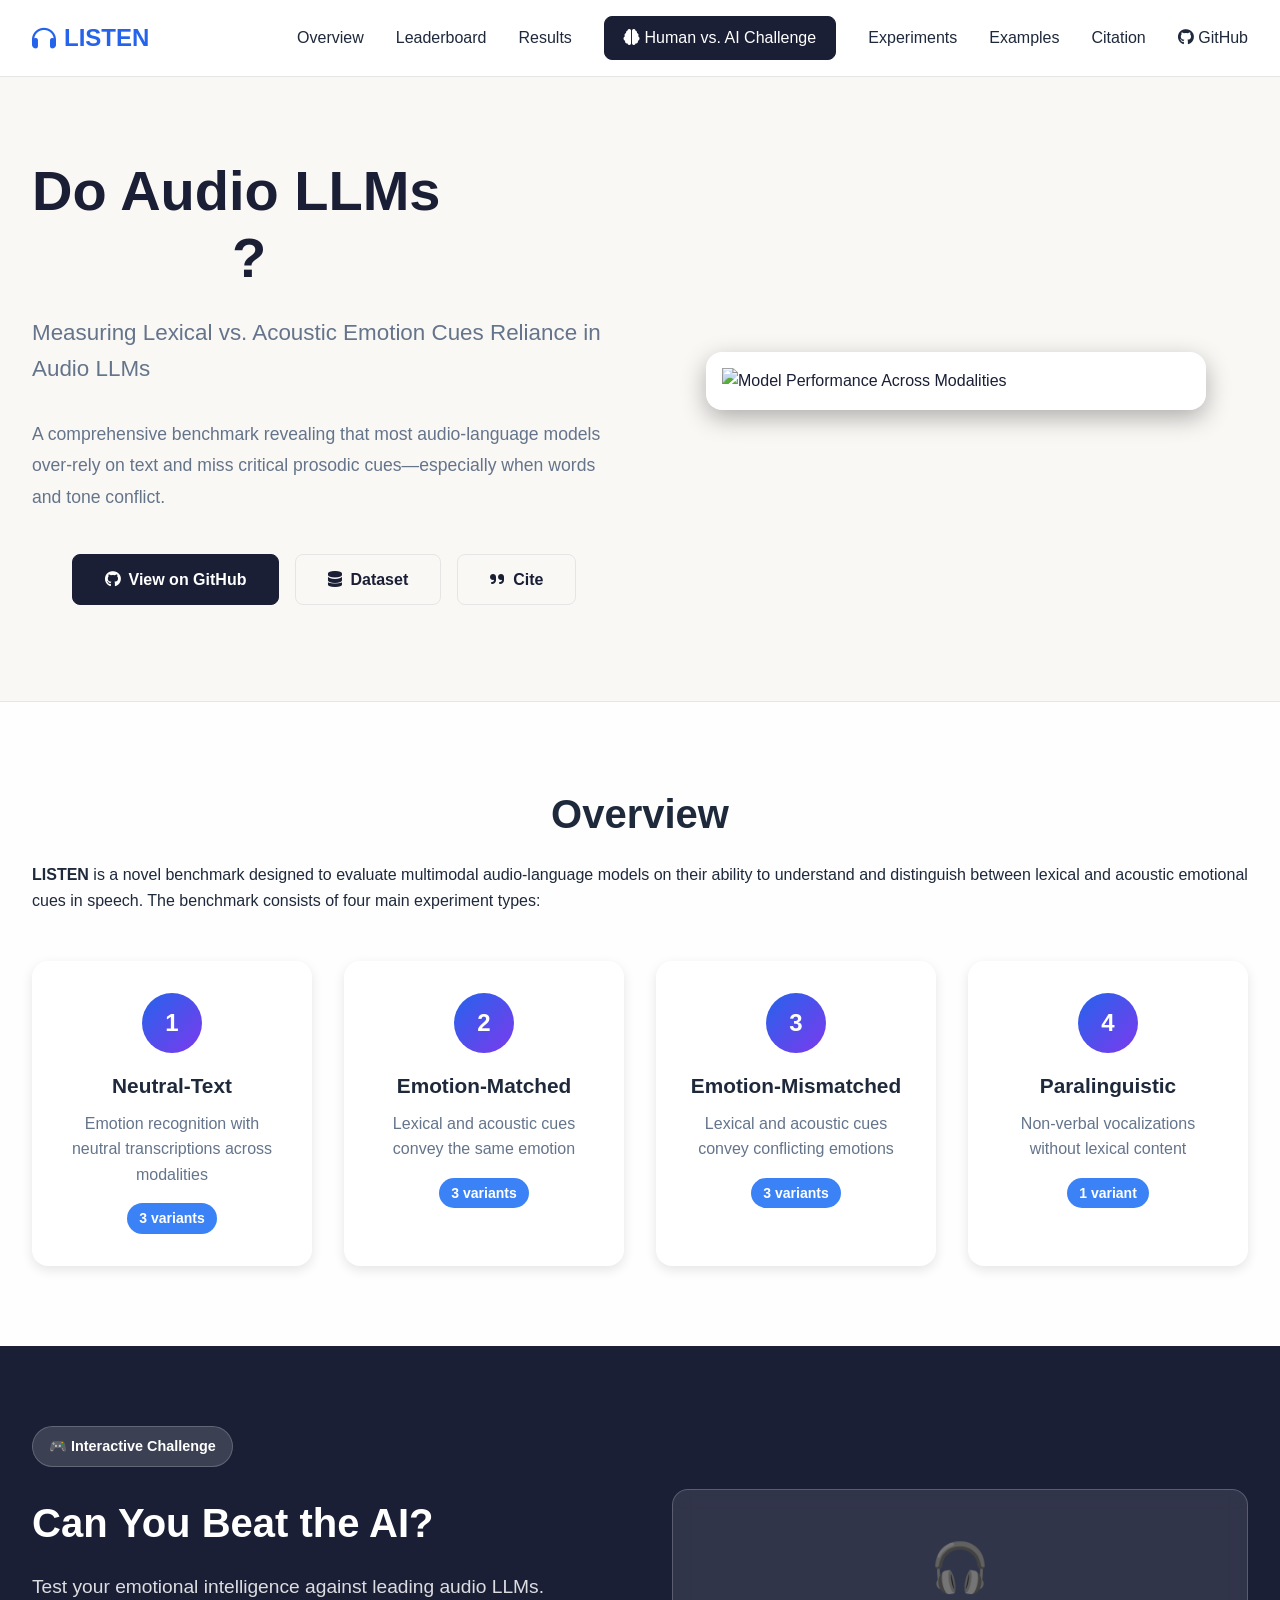
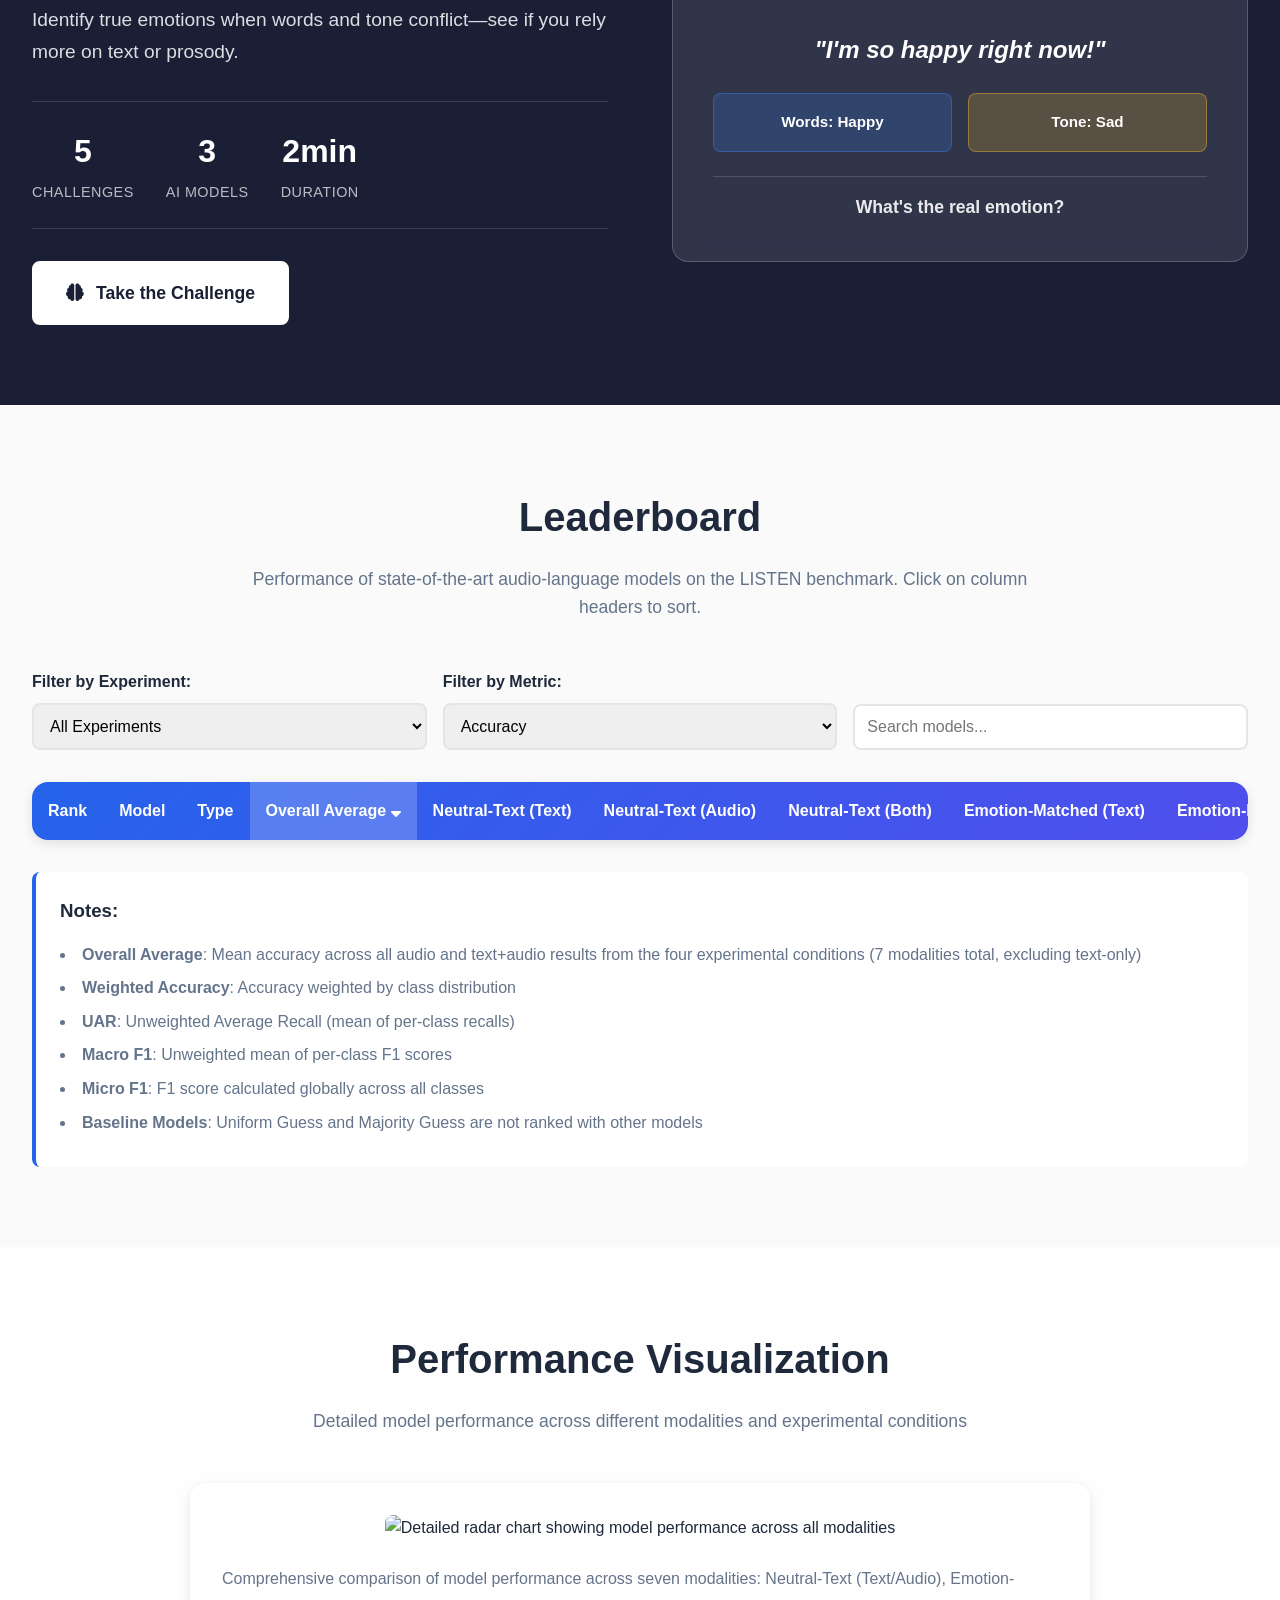
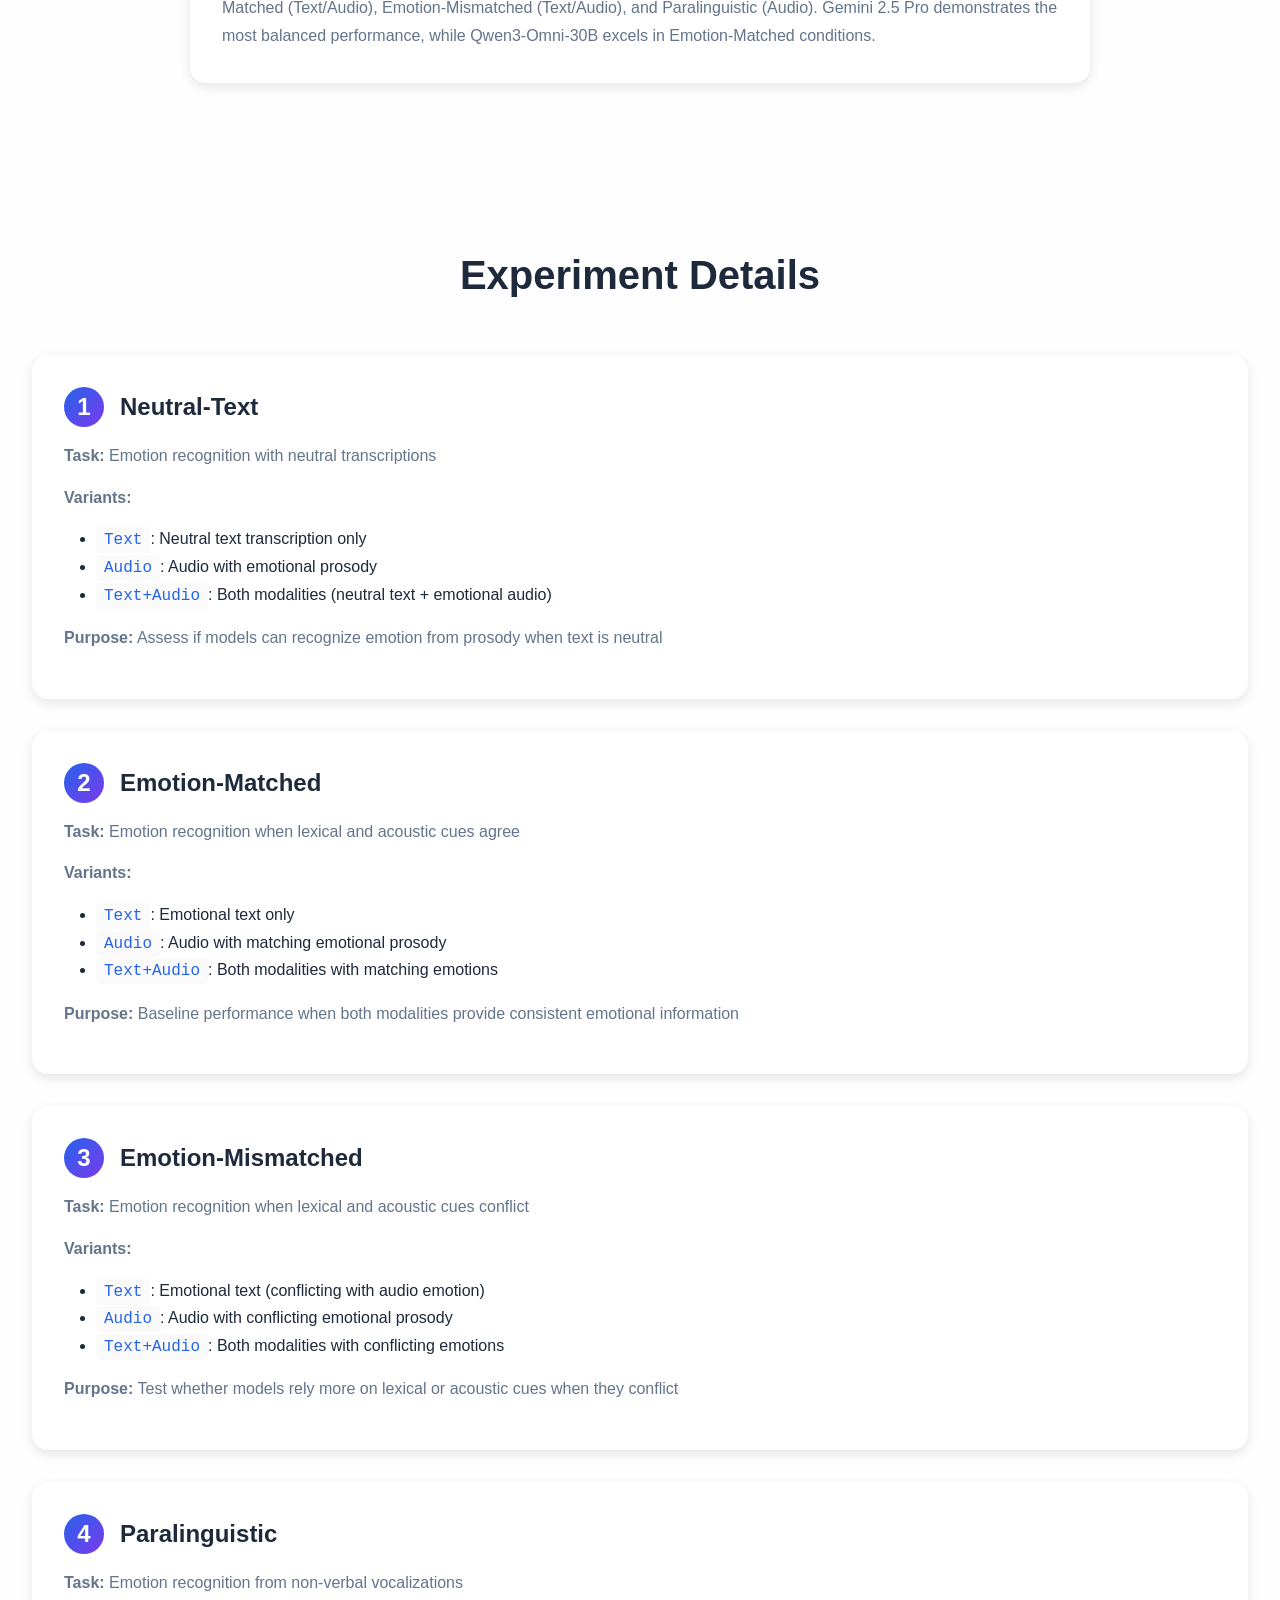
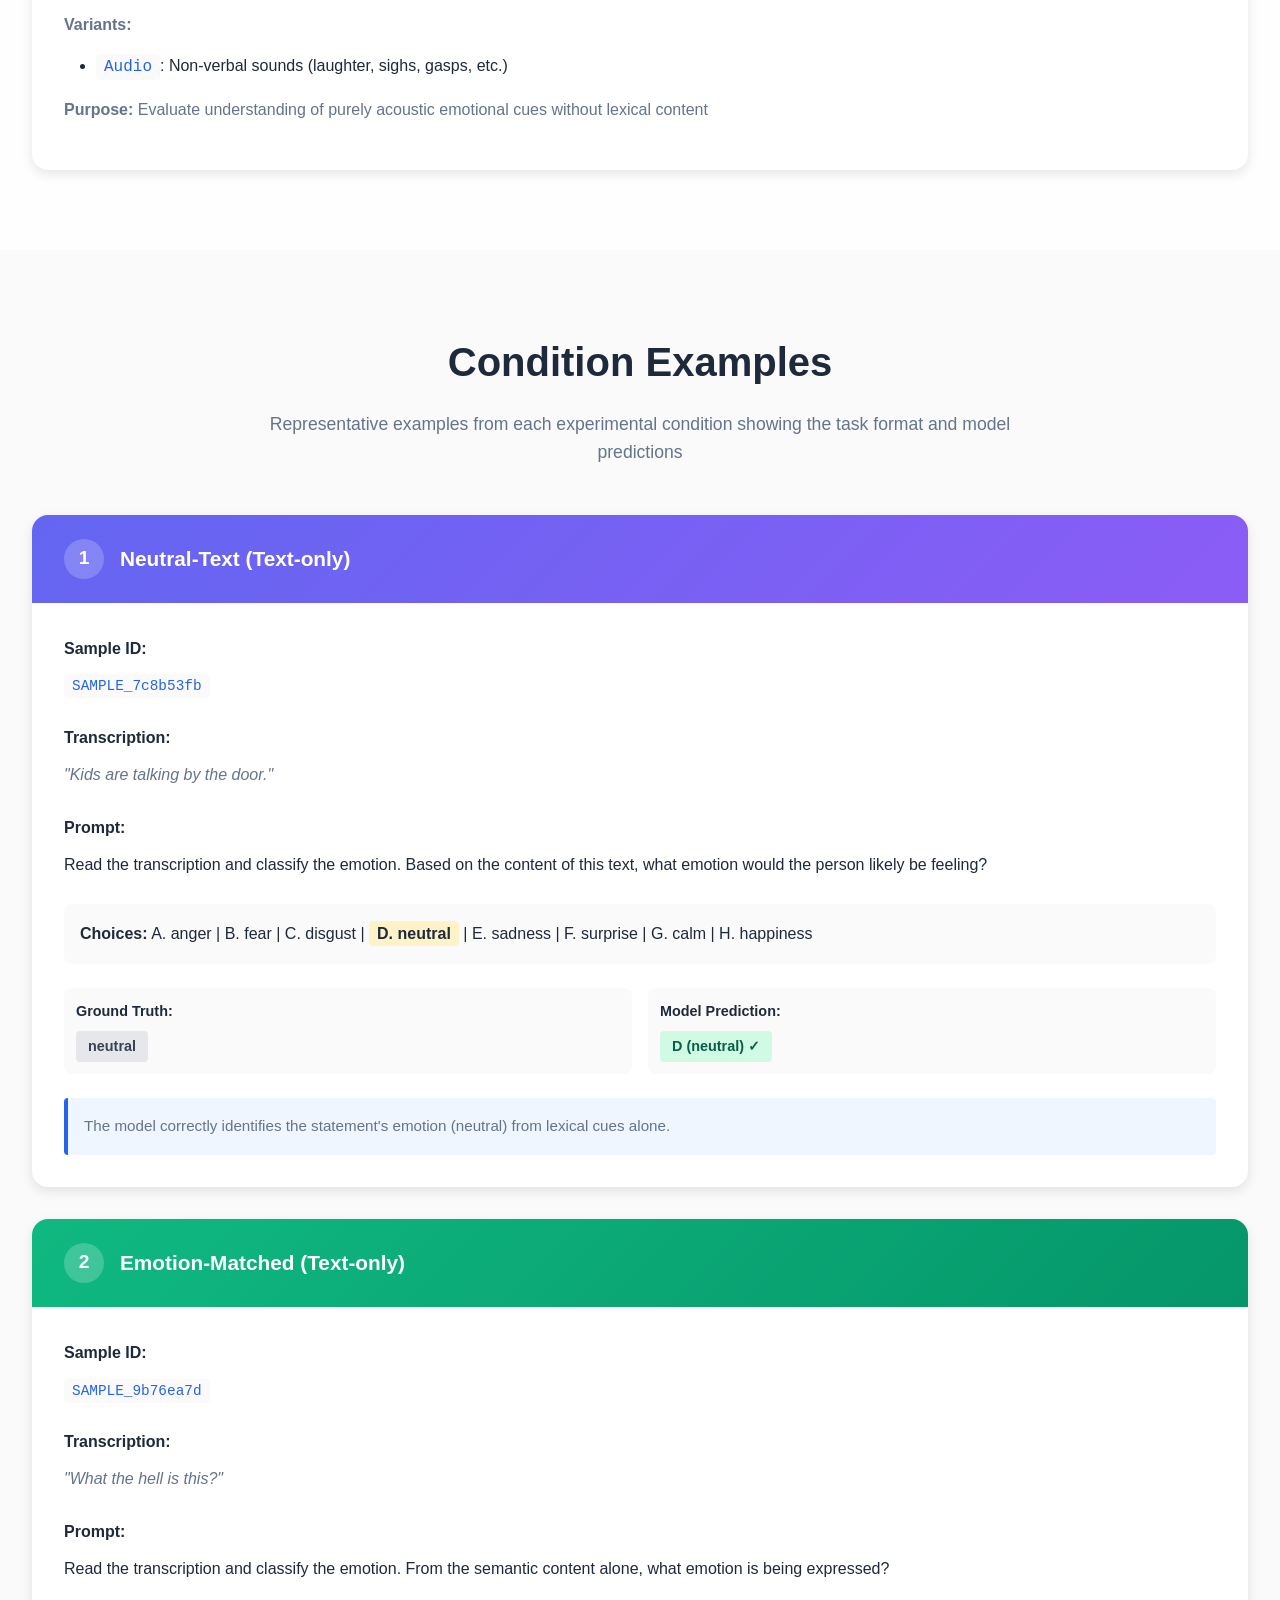
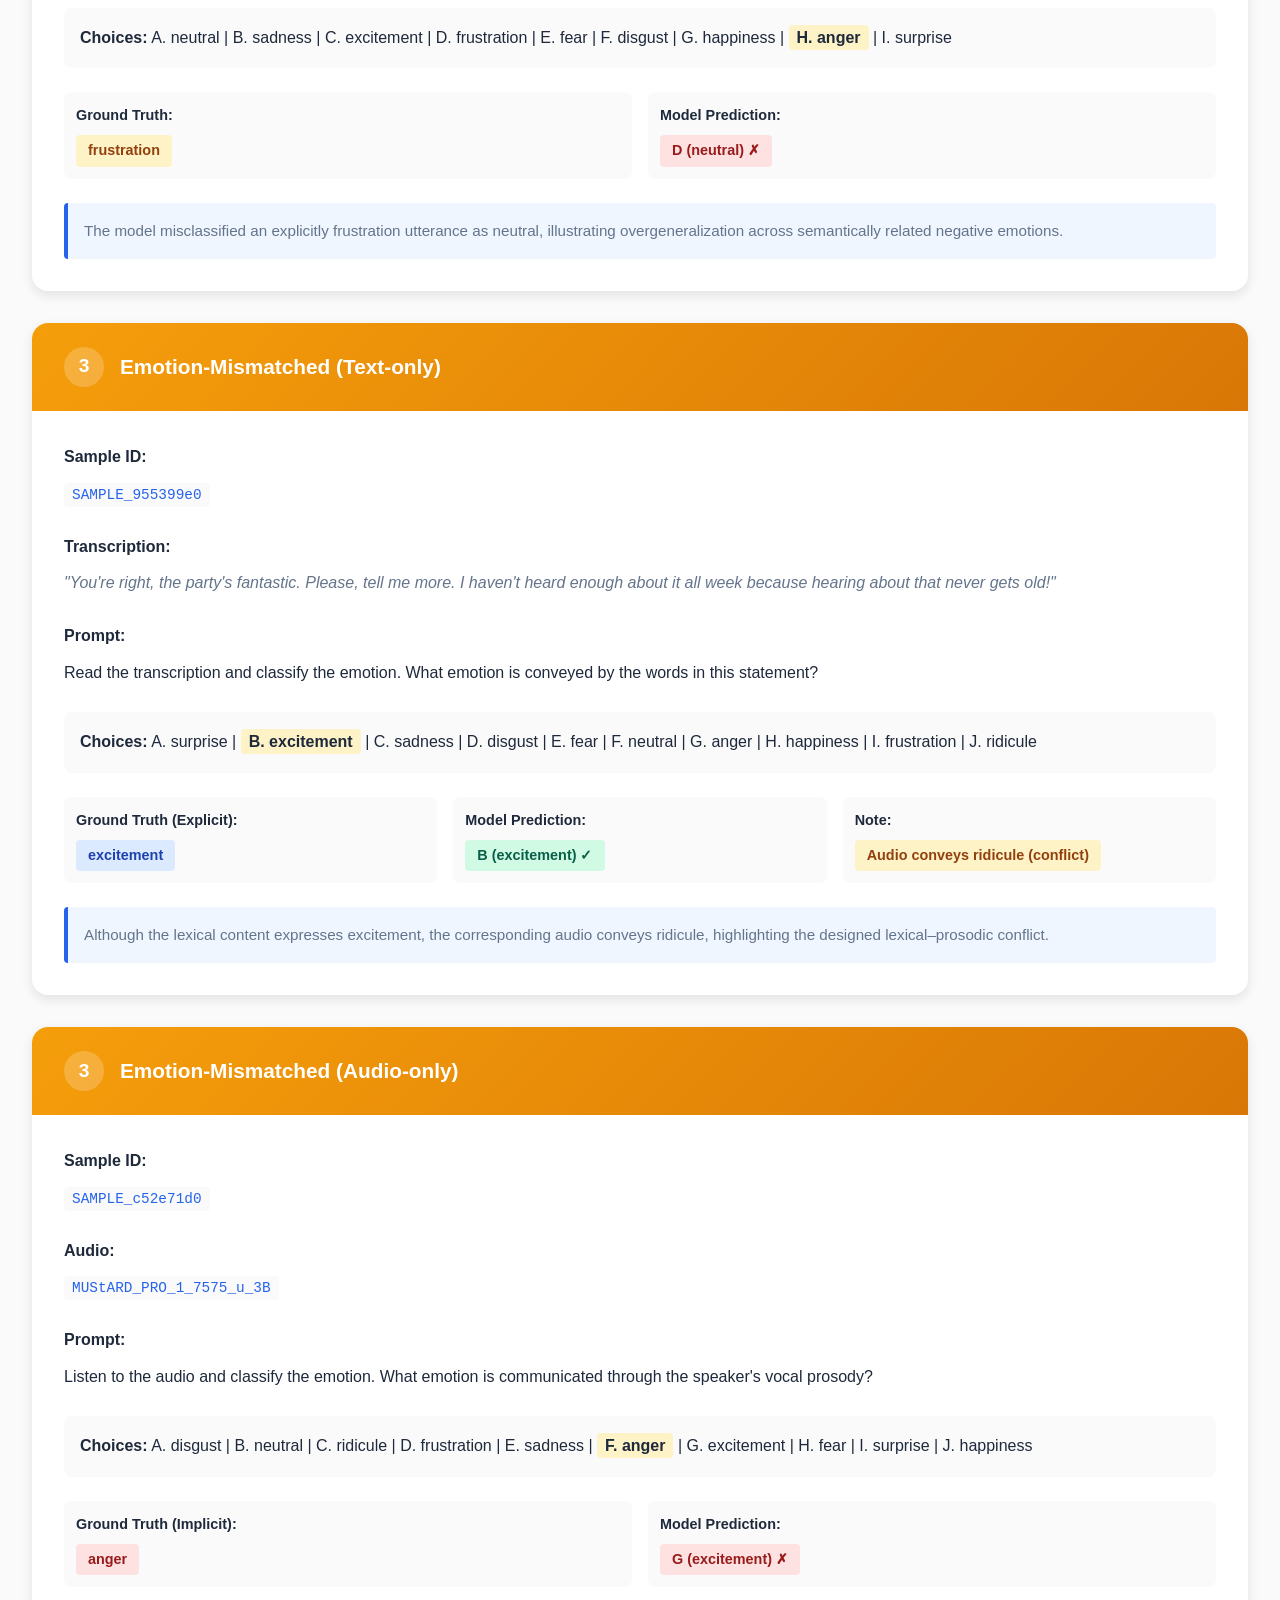
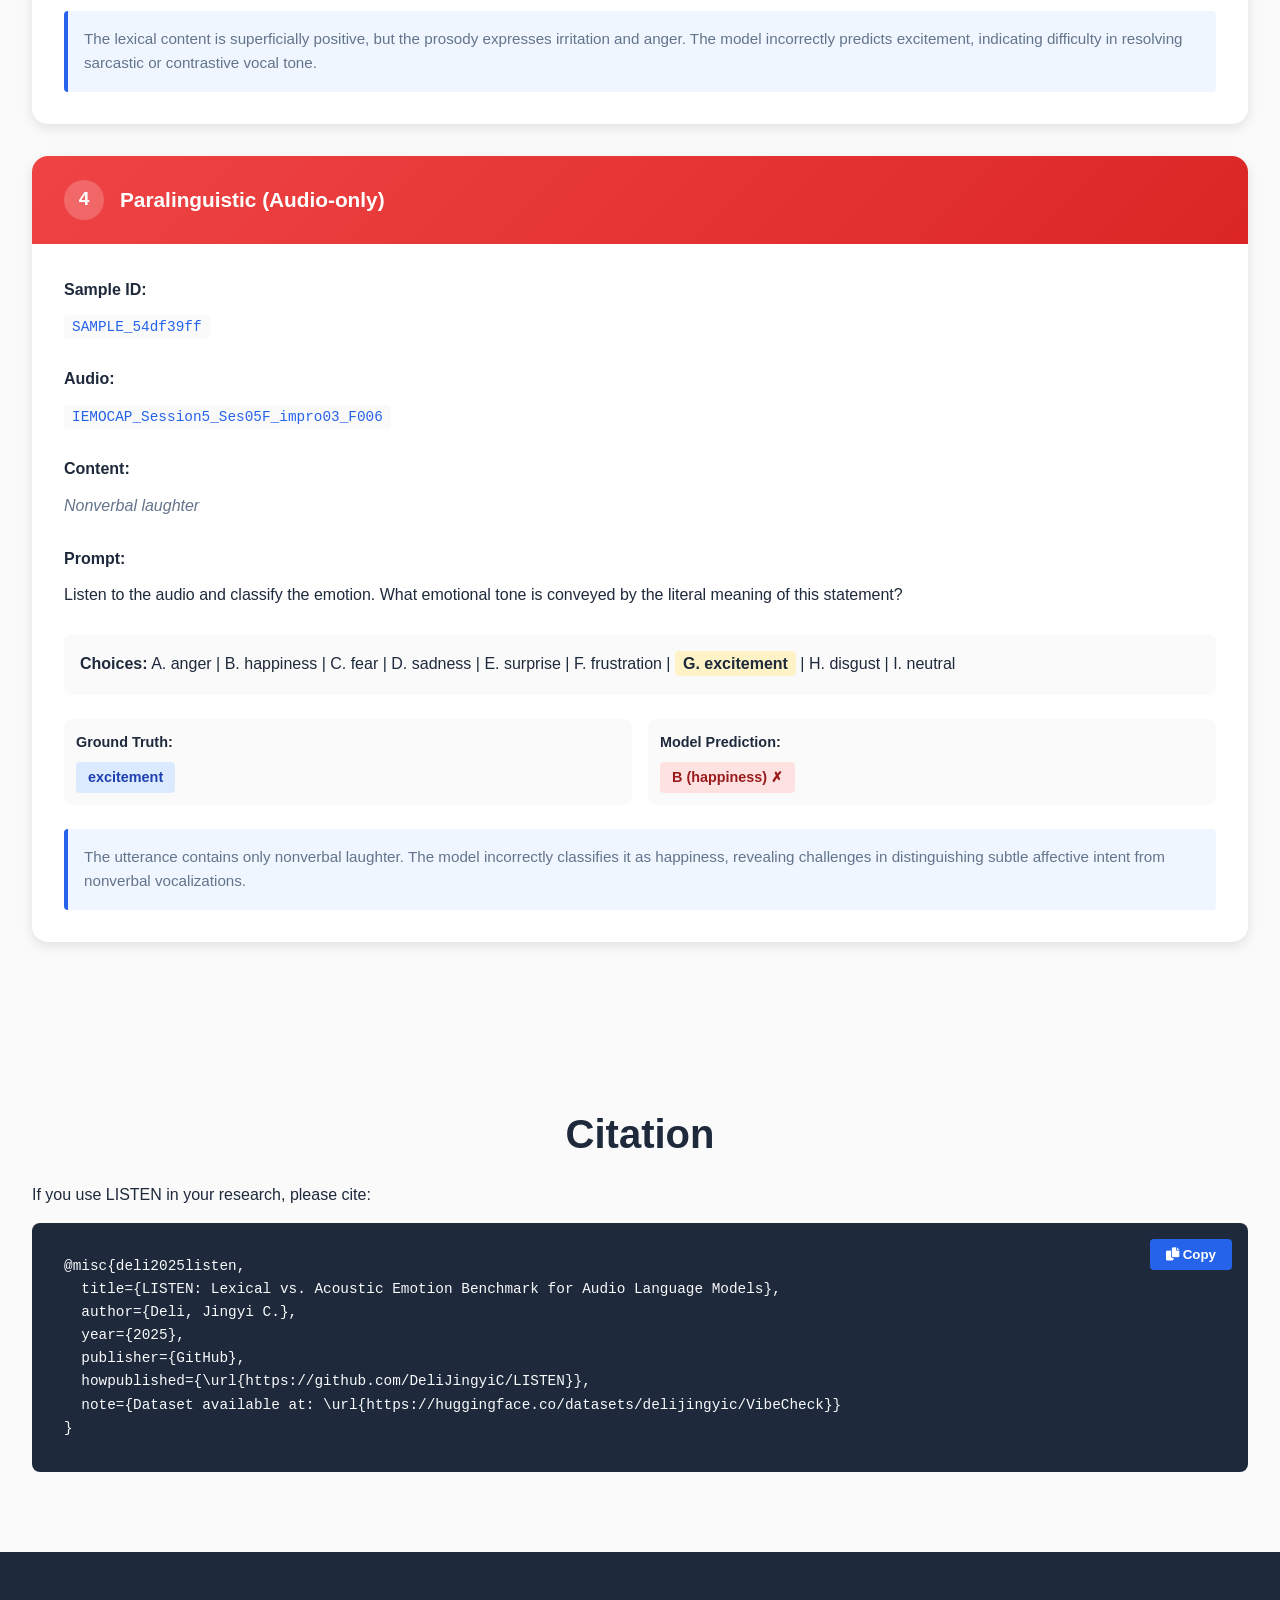
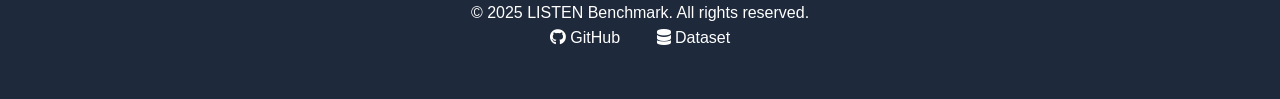
==== commit f5063010: "Redesign website with cleaner aesthetic and interactive game - Changed color scheme to warm neutrals" ====
--- a/docs/index.html
+++ b/docs/index.html
@@ -19,6 +19,9 @@
                 <a href="#overview">Overview</a>
                 <a href="#leaderboard">Leaderboard</a>
                 <a href="#visualizations">Results</a>
+                <a href="game.html" class="game-link">
+                    <i class="fas fa-brain"></i> Human vs. AI Challenge
+                </a>
                 <a href="#experiments">Experiments</a>
                 <a href="#examples">Examples</a>
                 <a href="#citation">Citation</a>
@@ -32,11 +35,12 @@
     <header class="hero">
         <div class="container hero-container">
             <div class="hero-content">
-                <h1><i class="fas fa-headphones"></i> LISTEN</h1>
-                <p class="subtitle">Lexical vs. Acoustic Emotion Benchmark</p>
+                <h1>Do Audio LLMs <span class="flip-words"><span class="flip-word">LISTEN</span><span
+                            class="flip-word">Transcribe</span></span>?</h1>
+                <p class="subtitle">Measuring Lexical vs. Acoustic Emotion Cues Reliance in Audio LLMs</p>
                 <p class="description">
-                    A comprehensive benchmark for evaluating audio language models' ability to distinguish
-                    between lexical (text-based) and acoustic (prosody-based) emotional cues in speech
+                    A comprehensive benchmark revealing that most audio-language models over-rely on text and miss
+                    critical prosodic cues—especially when words and tone conflict.
                 </p>
                 <div class="hero-buttons">
                     <a href="https://github.com/DeliJingyiC/LISTEN" class="btn btn-primary" target="_blank">
@@ -91,6 +95,47 @@
                         <h3>Paralinguistic</h3>
                         <p>Non-verbal vocalizations without lexical content</p>
                         <span class="badge">1 variant</span>
+                    </div>
+                </div>
+            </div>
+        </div>
+    </section>
+
+    <section id="game-featured" class="section-featured">
+        <div class="container">
+            <div class="featured-game">
+                <div class="featured-game-content">
+                    <div class="featured-tag">🎮 Interactive Challenge</div>
+                    <h2>Can You Beat the AI?</h2>
+                    <p>Test your emotional intelligence against leading audio LLMs. Identify true emotions when words
+                        and tone conflict—see if you rely more on text or prosody.</p>
+                    <div class="featured-stats">
+                        <div class="stat-item">
+                            <div class="stat-value">5</div>
+                            <div class="stat-label">Challenges</div>
+                        </div>
+                        <div class="stat-item">
+                            <div class="stat-value">3</div>
+                            <div class="stat-label">AI Models</div>
+                        </div>
+                        <div class="stat-item">
+                            <div class="stat-value">2min</div>
+                            <div class="stat-label">Duration</div>
+                        </div>
+                    </div>
+                    <a href="game.html" class="btn-game-featured">
+                        <i class="fas fa-brain"></i> Take the Challenge
+                    </a>
+                </div>
+                <div class="featured-game-visual">
+                    <div class="game-preview">
+                        <div class="preview-icon">🎧</div>
+                        <div class="preview-text">"I'm so happy right now!"</div>
+                        <div class="preview-cues">
+                            <div class="preview-cue lexical">Words: Happy</div>
+                            <div class="preview-cue acoustic">Tone: Sad</div>
+                        </div>
+                        <div class="preview-question">What's the real emotion?</div>
                     </div>
                 </div>
             </div>
@@ -183,15 +228,18 @@
 
             <div class="visualization-single">
                 <div class="viz-card-large">
-                    <img src="hero_radar.png"
-                        alt="Detailed radar chart showing model performance across all modalities" class="viz-image-large">
-                    <p class="viz-caption">Comprehensive comparison of model performance across seven modalities: Neutral-Text (Text/Audio), Emotion-Matched (Text/Audio), Emotion-Mismatched (Text/Audio), and Paralinguistic (Audio). Gemini 2.5 Pro demonstrates the most balanced performance, while Qwen3-Omni-30B excels in Emotion-Matched conditions.</p>
-                </div>
-            </div>
-        </div>
-    </section>
-
-    
+                    <img src="hero_radar.png" alt="Detailed radar chart showing model performance across all modalities"
+                        class="viz-image-large">
+                    <p class="viz-caption">Comprehensive comparison of model performance across seven modalities:
+                        Neutral-Text (Text/Audio), Emotion-Matched (Text/Audio), Emotion-Mismatched (Text/Audio), and
+                        Paralinguistic (Audio). Gemini 2.5 Pro demonstrates the most balanced performance, while
+                        Qwen3-Omni-30B excels in Emotion-Matched conditions.</p>
+                </div>
+            </div>
+        </div>
+    </section>
+
+
 
     <section id="experiments" class="section">
         <div class="container">
--- a/docs/styles.css
+++ b/docs/styles.css
@@ -8,15 +8,18 @@
 :root {
     --primary-color: #2563eb;
     --secondary-color: #7c3aed;
-    --accent-color: #06b6d4;
+    --accent-color: #3b82f6;
     --text-dark: #1e293b;
     --text-light: #64748b;
-    --bg-light: #f8fafc;
+    --bg-light: #fafafa;
     --bg-white: #ffffff;
-    --border-color: #e2e8f0;
+    --bg-cream: #faf8f5;
+    --border-color: #e5e5e5;
     --success-color: #10b981;
     --warning-color: #f59e0b;
     --danger-color: #ef4444;
+    --navy: #1a1f36;
+    --warm-white: #fefefe;
 }
 
 body {
@@ -24,6 +27,7 @@
     color: var(--text-dark);
     line-height: 1.6;
     overflow-x: hidden;
+    background: var(--warm-white);
 }
 
 .container {
@@ -34,8 +38,9 @@
 
 /* Navigation */
 .navbar {
-    background: var(--bg-white);
-    box-shadow: 0 2px 8px rgba(0, 0, 0, 0.1);
+    background: rgba(255, 255, 255, 0.95);
+    backdrop-filter: blur(10px);
+    border-bottom: 1px solid var(--border-color);
     position: sticky;
     top: 0;
     z-index: 1000;
@@ -74,11 +79,28 @@
     color: var(--primary-color);
 }
 
+.game-link {
+    background: var(--navy);
+    color: white !important;
+    padding: 0.5rem 1.2rem;
+    border-radius: 0.5rem;
+    font-weight: 600;
+    transition: all 0.3s;
+    border: 1px solid var(--navy);
+}
+
+.game-link:hover {
+    background: transparent;
+    color: var(--navy) !important;
+    transform: none;
+}
+
 /* Hero Section */
 .hero {
-    background: linear-gradient(135deg, #1e3a8a, #581c87);
-    color: white;
-    padding: 4rem 0;
+    background: var(--bg-cream);
+    color: var(--navy);
+    padding: 5rem 0 6rem;
+    border-bottom: 1px solid var(--border-color);
 }
 
 .hero-container {
@@ -109,25 +131,65 @@
 }
 
 .hero h1 {
-    font-size: 4rem;
-    margin-bottom: 1rem;
-    display: flex;
-    align-items: center;
-    justify-content: center;
-    gap: 1rem;
+    font-size: 3.5rem;
+    margin-bottom: 1.5rem;
+    font-weight: 700;
+    line-height: 1.2;
+    color: var(--navy);
 }
 
 .subtitle {
-    font-size: 1.5rem;
-    margin-bottom: 1rem;
-    opacity: 0.95;
+    font-size: 1.4rem;
+    margin-bottom: 2rem;
+    color: var(--text-light);
+    font-weight: 400;
+    line-height: 1.6;
 }
 
 .description {
     font-size: 1.1rem;
-    max-width: 800px;
-    margin: 0 auto 2rem;
-    opacity: 0.9;
+    max-width: 600px;
+    margin: 0 0 2.5rem;
+    color: var(--text-light);
+    line-height: 1.8;
+}
+
+/* Word flipping animation */
+.flip-words {
+    display: inline-block;
+    position: relative;
+    min-width: 200px;
+    text-align: left;
+}
+
+.flip-word {
+    position: absolute;
+    left: 0;
+    opacity: 0;
+    animation: flipWord 4s infinite;
+}
+
+.flip-word:nth-child(1) {
+    animation-delay: 0s;
+}
+
+.flip-word:nth-child(2) {
+    animation-delay: 2s;
+}
+
+@keyframes flipWord {
+
+    0%,
+    45% {
+        opacity: 1;
+        transform: translateY(0);
+    }
+
+    55%,
+    100% {
+        opacity: 0;
+        transform: translateY(-20px);
+    }
 }
 
 .hero-buttons {
@@ -149,24 +211,25 @@
 }
 
 .btn-primary {
-    background: white;
-    color: var(--primary-color);
+    background: var(--navy);
+    color: white;
+    border: 1px solid var(--navy);
 }
 
 .btn-primary:hover {
-    transform: translateY(-2px);
-    box-shadow: 0 4px 12px rgba(0, 0, 0, 0.2);
+    background: transparent;
+    color: var(--navy);
+    transform: none;
 }
 
 .btn-secondary {
-    background: rgba(255, 255, 255, 0.2);
-    color: white;
-    border: 2px solid white;
+    background: transparent;
+    color: var(--navy);
+    border: 1px solid var(--border-color);
 }
 
 .btn-secondary:hover {
-    background: white;
-    color: var(--primary-color);
+    border-color: var(--navy);
 }
 
 /* Sections */
@@ -176,6 +239,147 @@
 
 .section-gray {
     background: var(--bg-light);
+}
+
+/* Featured Game Section */
+.section-featured {
+    padding: 0;
+    background: var(--navy);
+    color: white;
+}
+
+.featured-game {
+    display: grid;
+    grid-template-columns: 1fr 1fr;
+    gap: 4rem;
+    align-items: center;
+    padding: 5rem 0;
+}
+
+.featured-game-content h2 {
+    font-size: 2.5rem;
+    margin-bottom: 1rem;
+    color: white;
+}
+
+.featured-game-content p {
+    font-size: 1.2rem;
+    margin-bottom: 2rem;
+    color: rgba(255, 255, 255, 0.85);
+    line-height: 1.7;
+}
+
+.featured-tag {
+    display: inline-block;
+    background: rgba(255, 255, 255, 0.15);
+    padding: 0.5rem 1rem;
+    border-radius: 2rem;
+    font-size: 0.9rem;
+    font-weight: 600;
+    margin-bottom: 1.5rem;
+    border: 1px solid rgba(255, 255, 255, 0.2);
+}
+
+.featured-stats {
+    display: flex;
+    gap: 2rem;
+    margin-bottom: 2rem;
+    padding: 1.5rem 0;
+    border-top: 1px solid rgba(255, 255, 255, 0.15);
+    border-bottom: 1px solid rgba(255, 255, 255, 0.15);
+}
+
+.stat-item {
+    text-align: center;
+}
+
+.stat-value {
+    font-size: 2rem;
+    font-weight: 700;
+    color: white;
+    margin-bottom: 0.25rem;
+}
+
+.stat-label {
+    font-size: 0.9rem;
+    color: rgba(255, 255, 255, 0.7);
+    text-transform: uppercase;
+    letter-spacing: 0.5px;
+}
+
+.btn-game-featured {
+    display: inline-flex;
+    align-items: center;
+    gap: 0.75rem;
+    background: white;
+    color: var(--navy);
+    padding: 1rem 2rem;
+    border-radius: 0.5rem;
+    text-decoration: none;
+    font-weight: 600;
+    font-size: 1.1rem;
+    transition: all 0.3s;
+    border: 2px solid white;
+}
+
+.btn-game-featured:hover {
+    background: transparent;
+    color: white;
+    transform: translateY(-2px);
+}
+
+.game-preview {
+    background: rgba(255, 255, 255, 0.1);
+    backdrop-filter: blur(10px);
+    border: 1px solid rgba(255, 255, 255, 0.2);
+    border-radius: 1rem;
+    padding: 2.5rem;
+    text-align: center;
+}
+
+.preview-icon {
+    font-size: 3rem;
+    margin-bottom: 1.5rem;
+}
+
+.preview-text {
+    font-size: 1.5rem;
+    font-weight: 600;
+    margin-bottom: 1.5rem;
+    font-style: italic;
+    color: white;
+}
+
+.preview-cues {
+    display: grid;
+    grid-template-columns: 1fr 1fr;
+    gap: 1rem;
+    margin-bottom: 1.5rem;
+}
+
+.preview-cue {
+    padding: 1rem;
+    border-radius: 0.5rem;
+    font-weight: 600;
+    font-size: 0.95rem;
+}
+
+.preview-cue.lexical {
+    background: rgba(59, 130, 246, 0.2);
+    border: 1px solid rgba(59, 130, 246, 0.4);
+}
+
+.preview-cue.acoustic {
+    background: rgba(251, 191, 36, 0.2);
+    border: 1px solid rgba(251, 191, 36, 0.4);
+}
+
+.preview-question {
+    font-size: 1.1rem;
+    font-weight: 600;
+    color: rgba(255, 255, 255, 0.9);
+    padding-top: 1rem;
+    border-top: 1px solid rgba(255, 255, 255, 0.15);
 }
 
 .section h2 {
@@ -781,6 +985,24 @@
         gap: 2rem;
     }
 
+    .featured-game {
+        grid-template-columns: 1fr;
+        gap: 2rem;
+        padding: 3rem 0;
+    }
+
+    .featured-stats {
+        gap: 1rem;
+    }
+
+    .flip-words {
+        min-width: 180px;
+    }
+
+    .hero h1 {
+        font-size: 2.5rem;
+    }
+
     .hero-content {
         text-align: center;
     }
@@ -839,4 +1061,4 @@
     100% {
         content: '...';
     }
-}
+}
